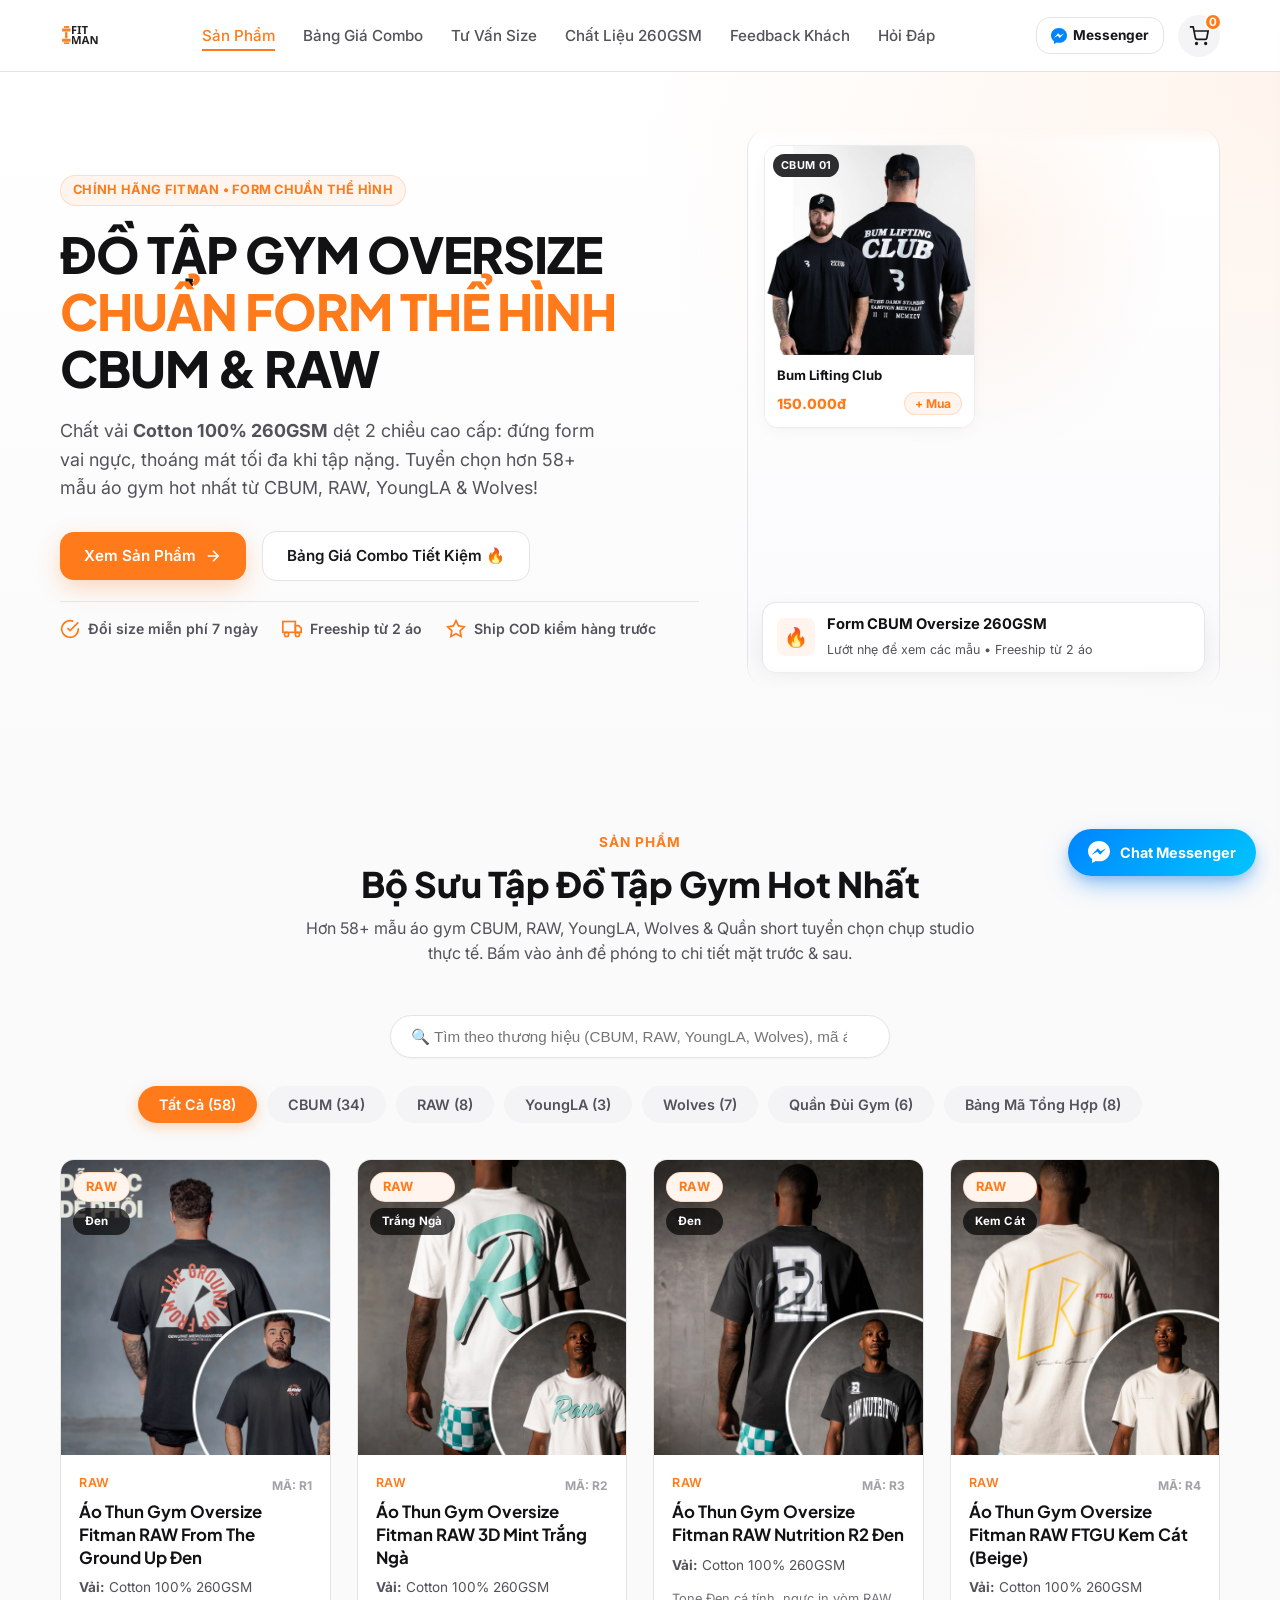
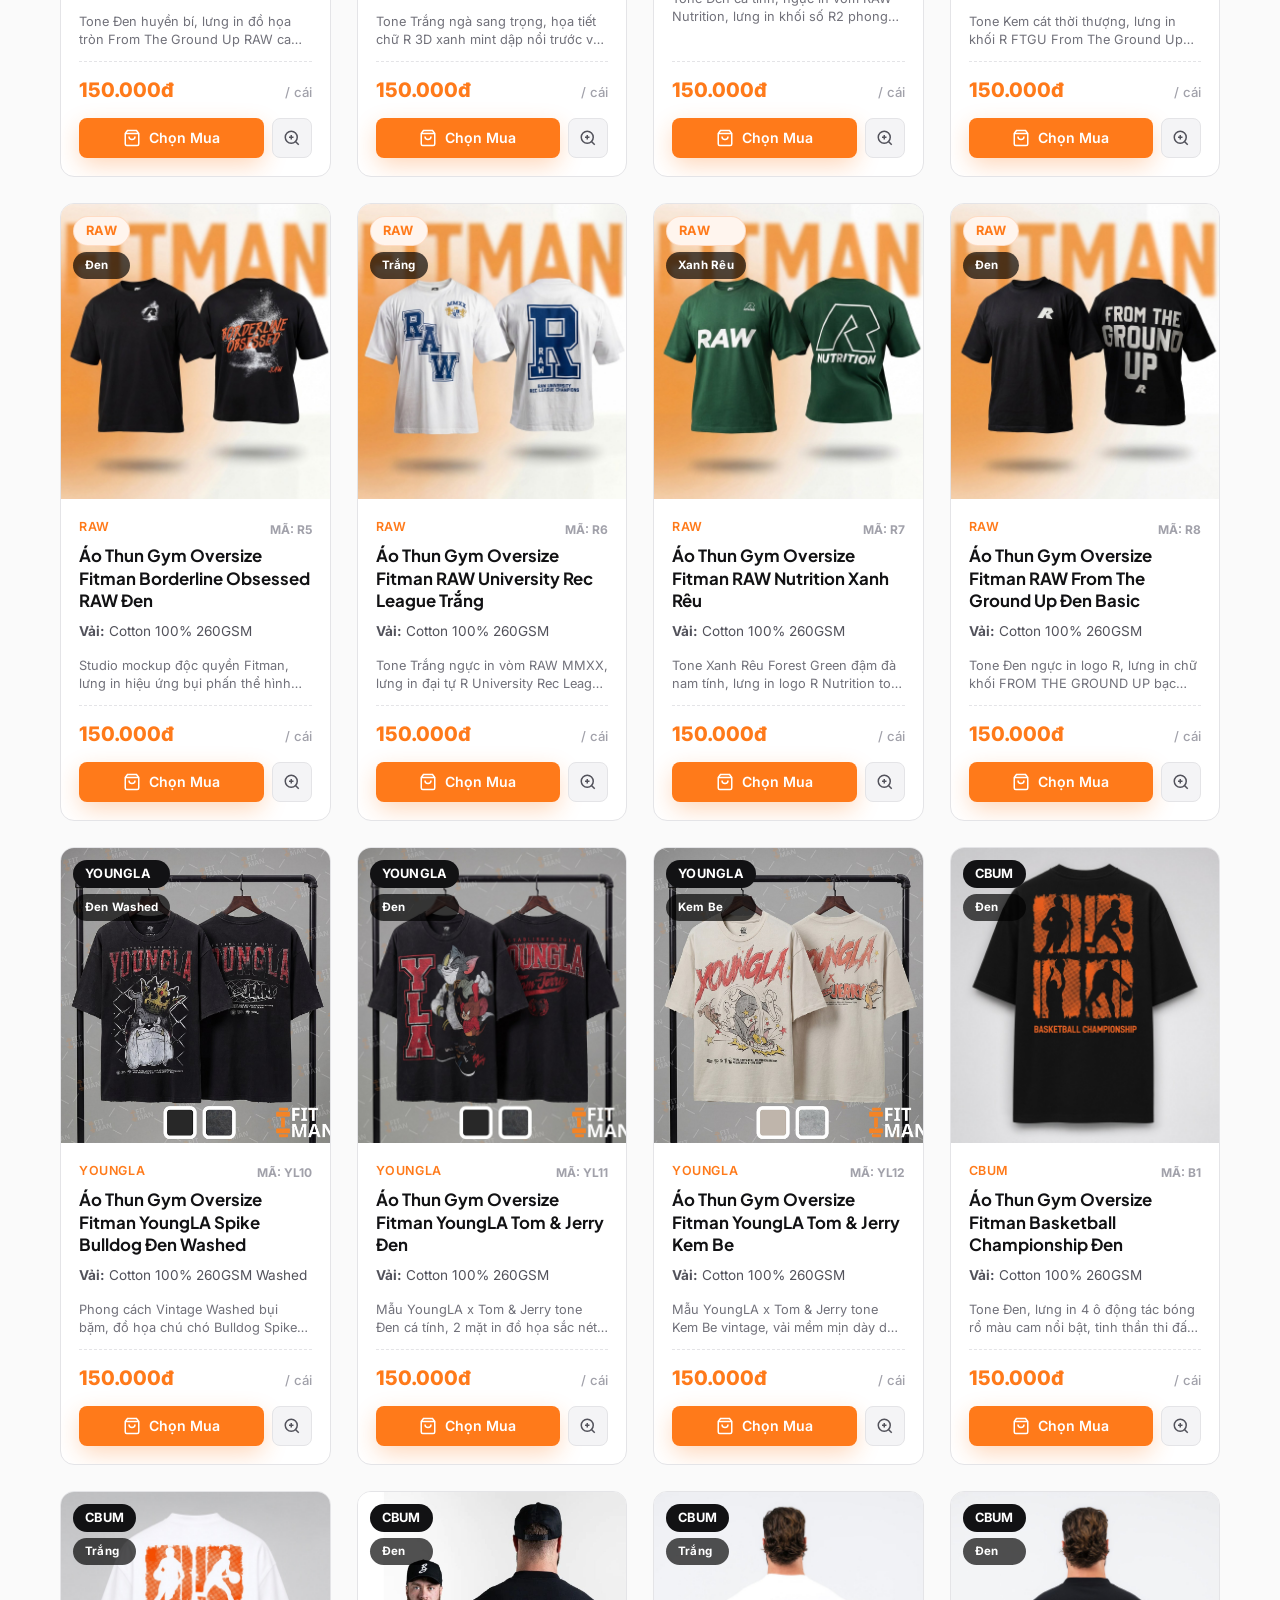
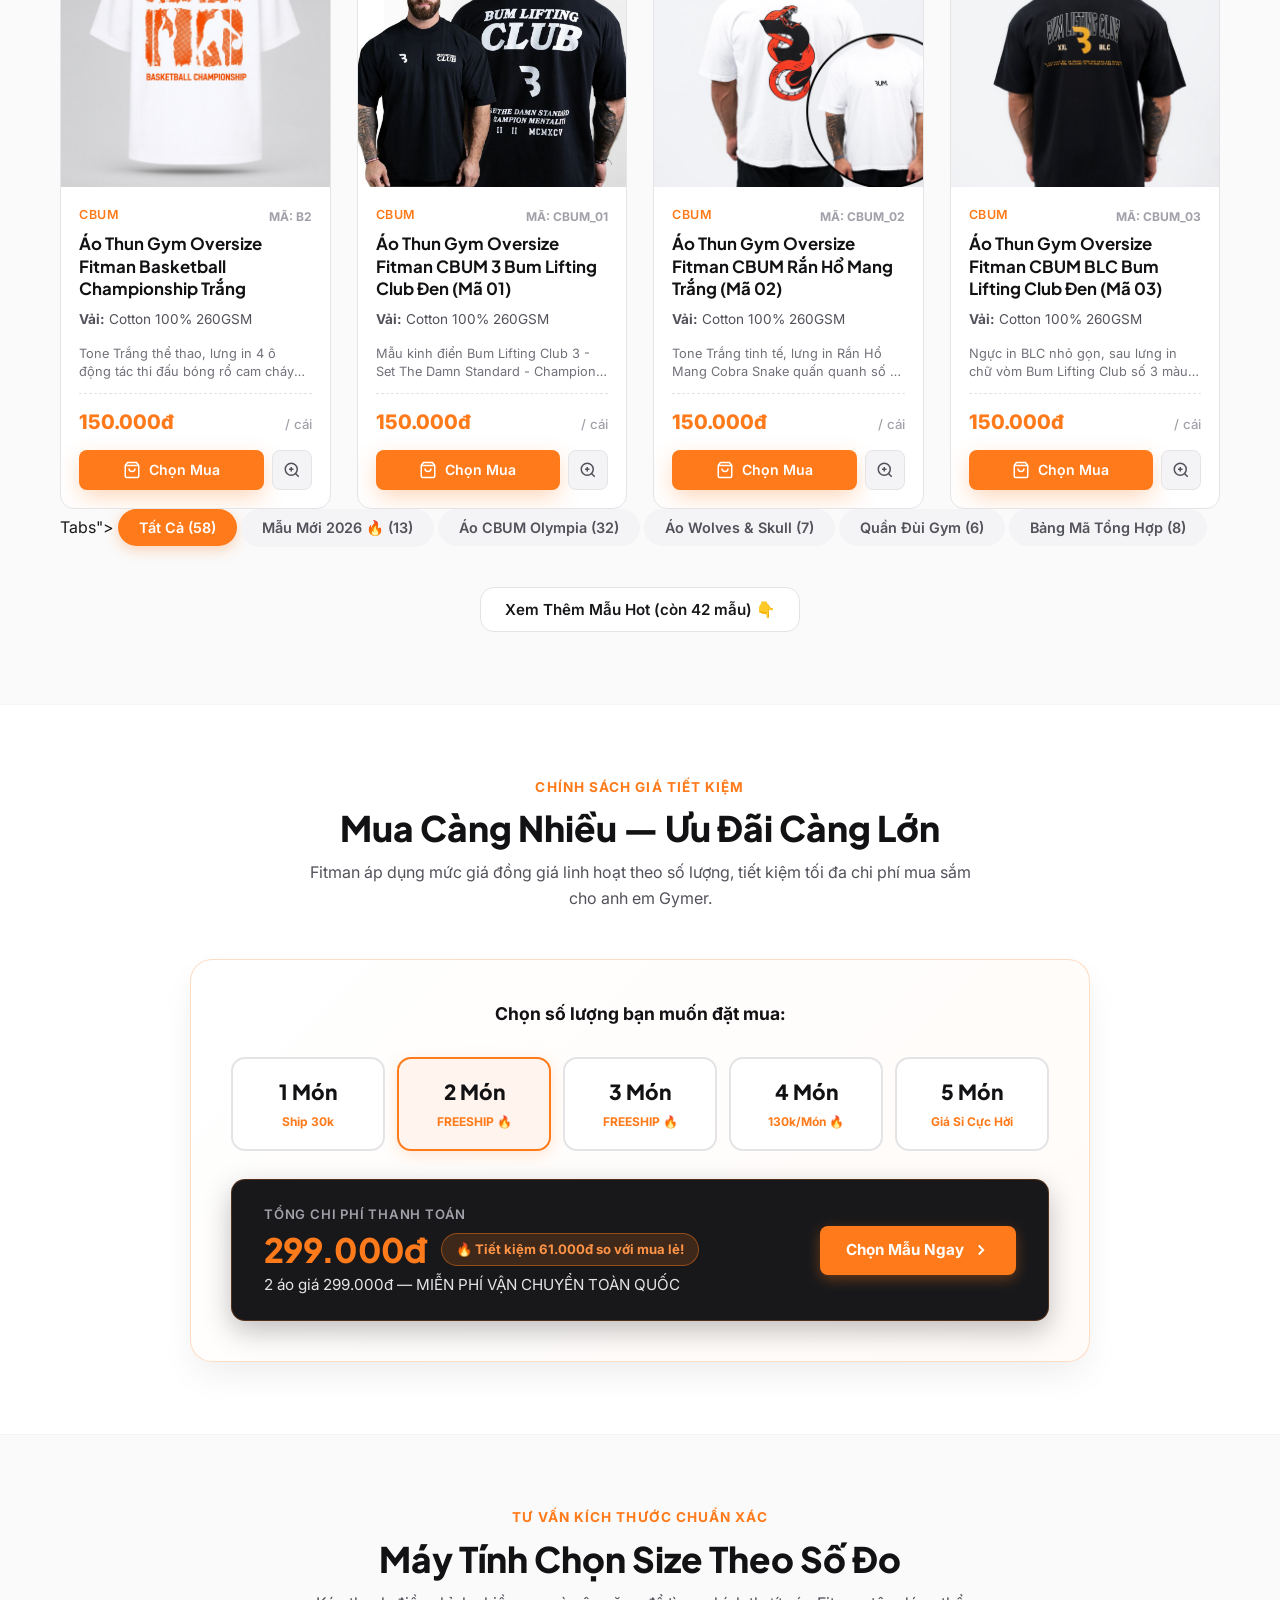
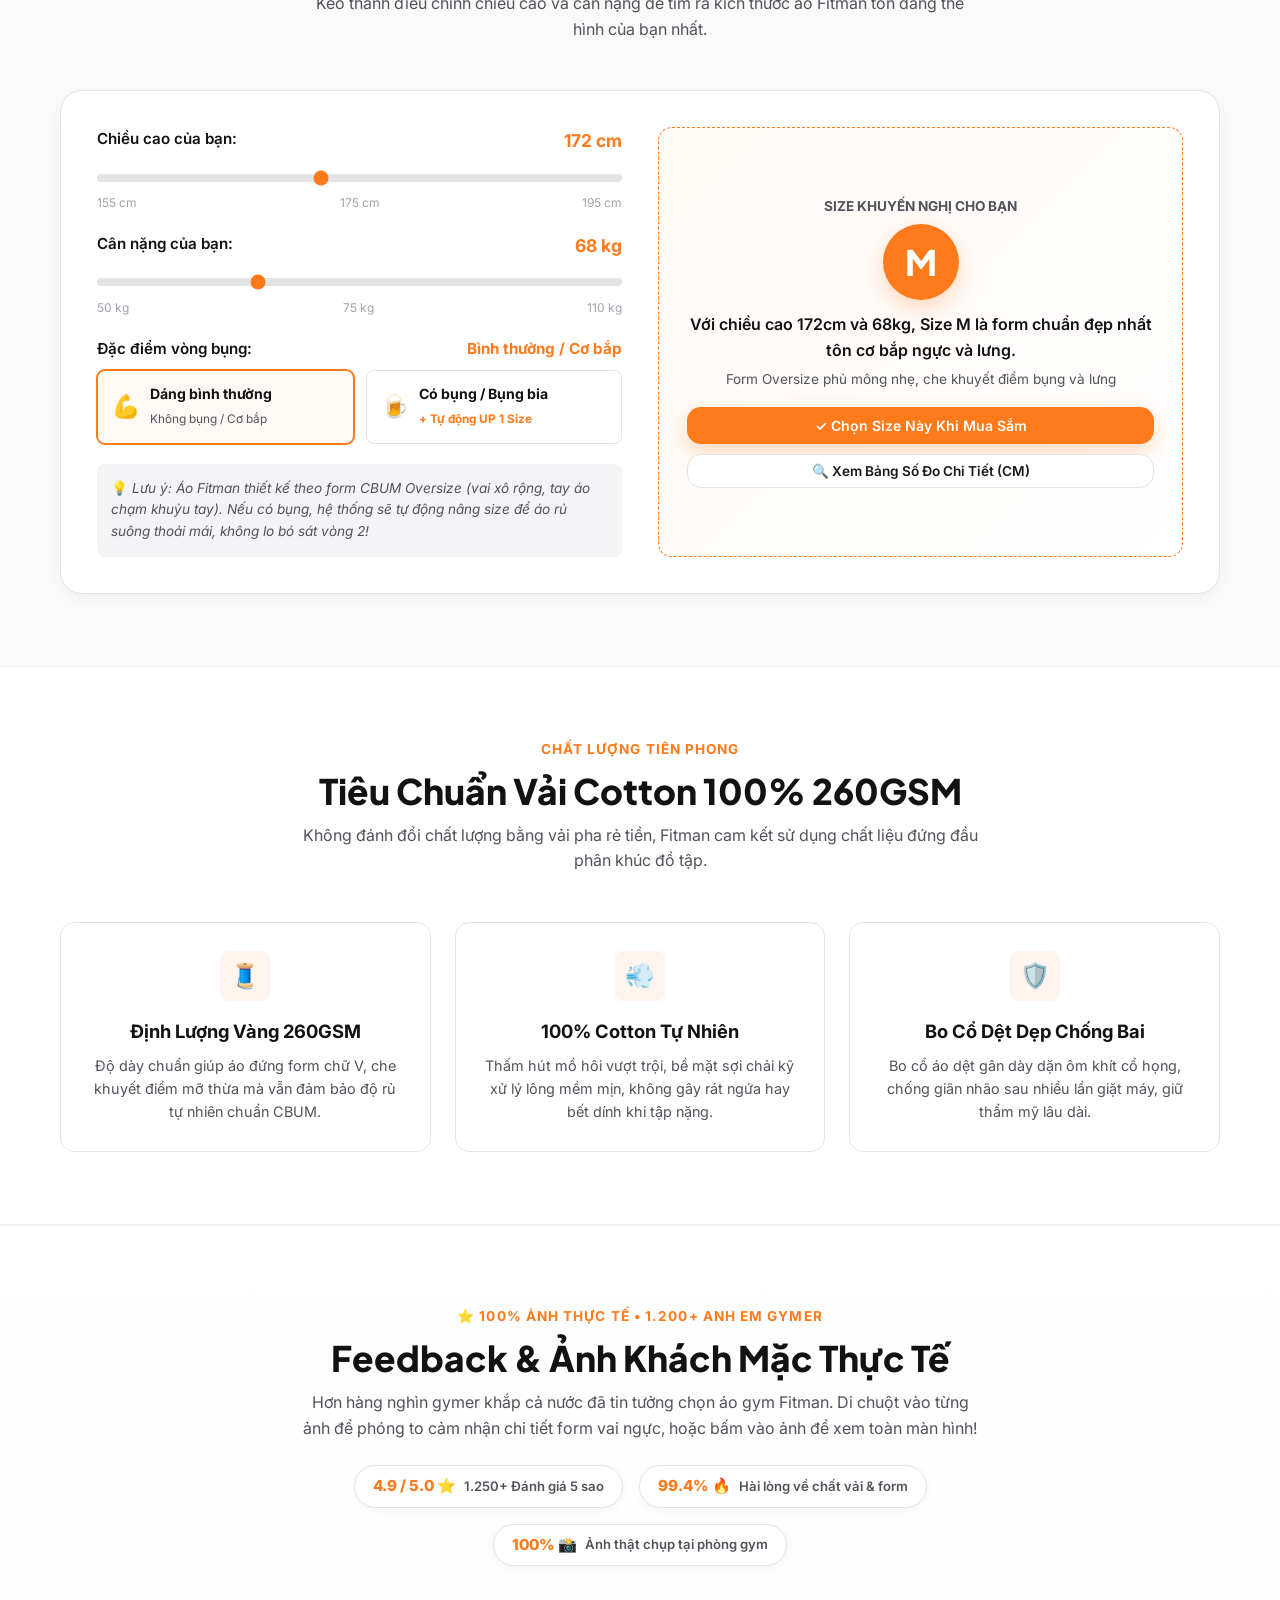
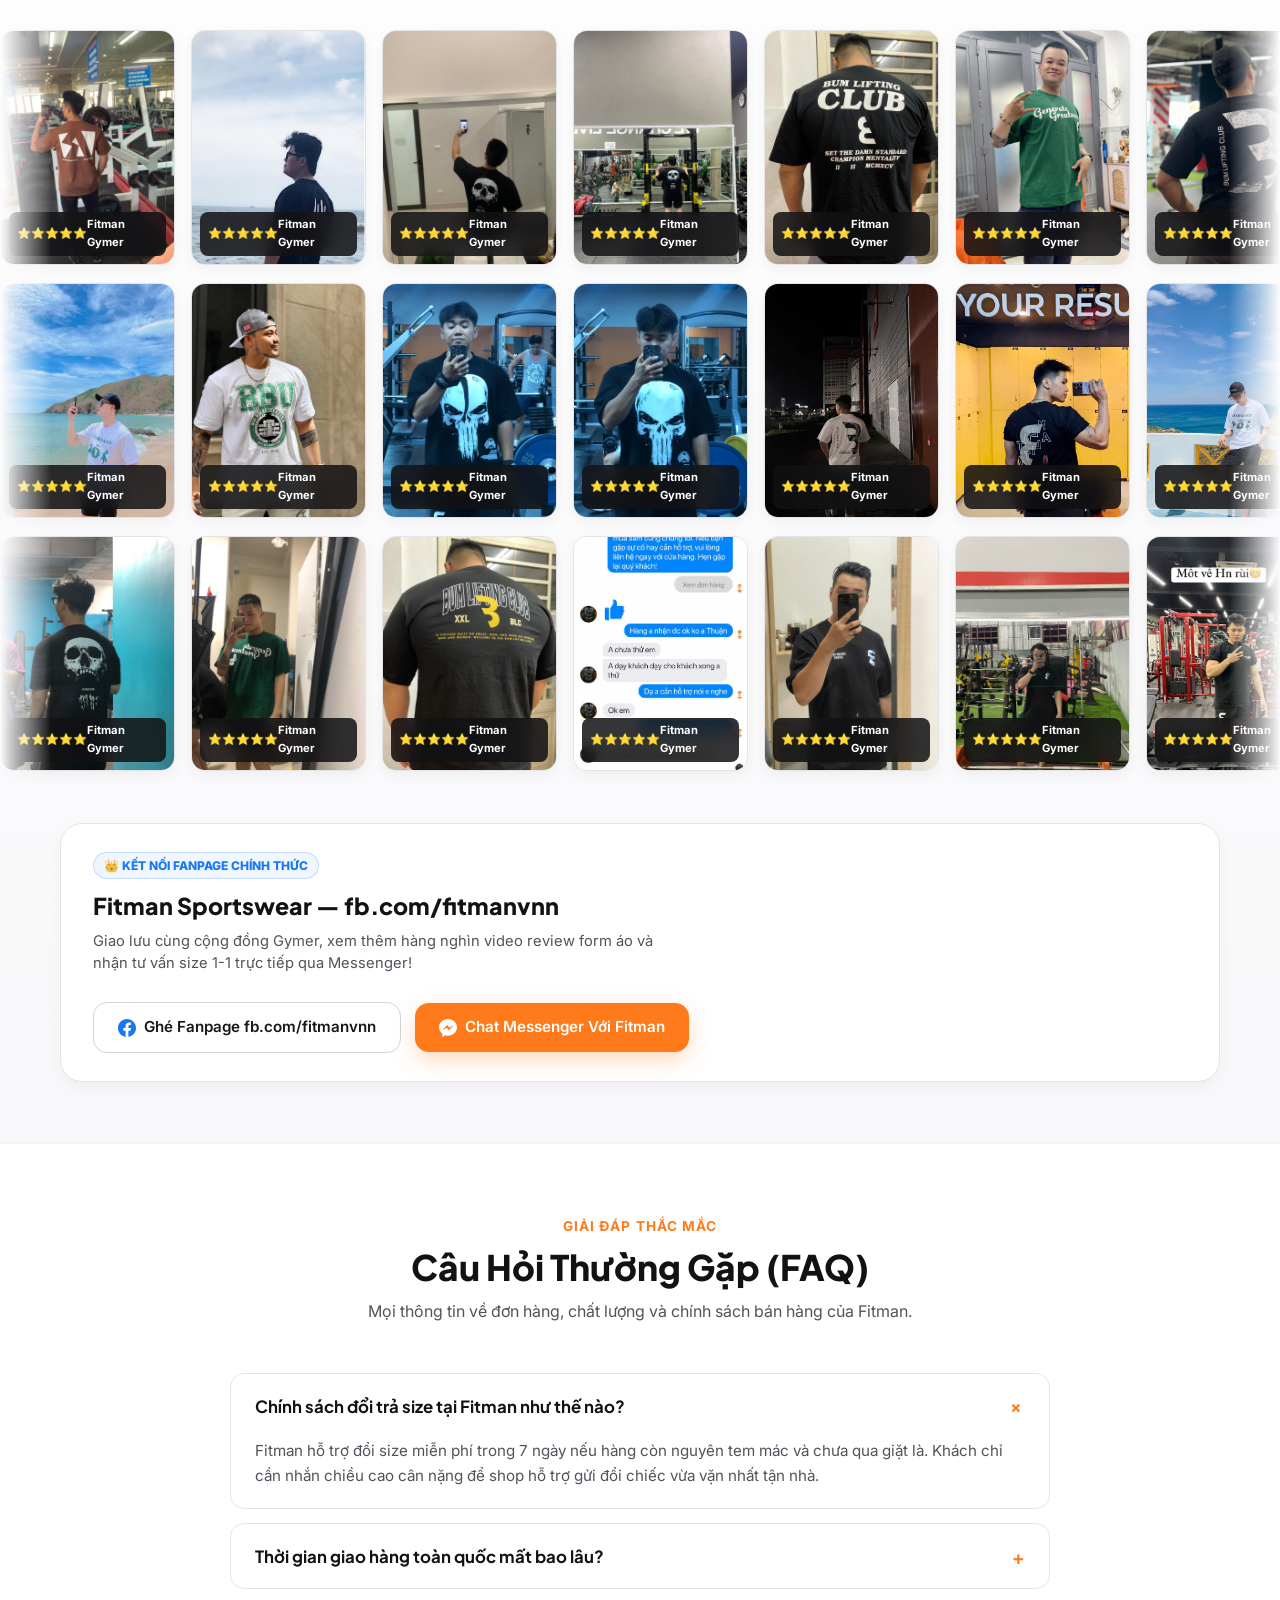
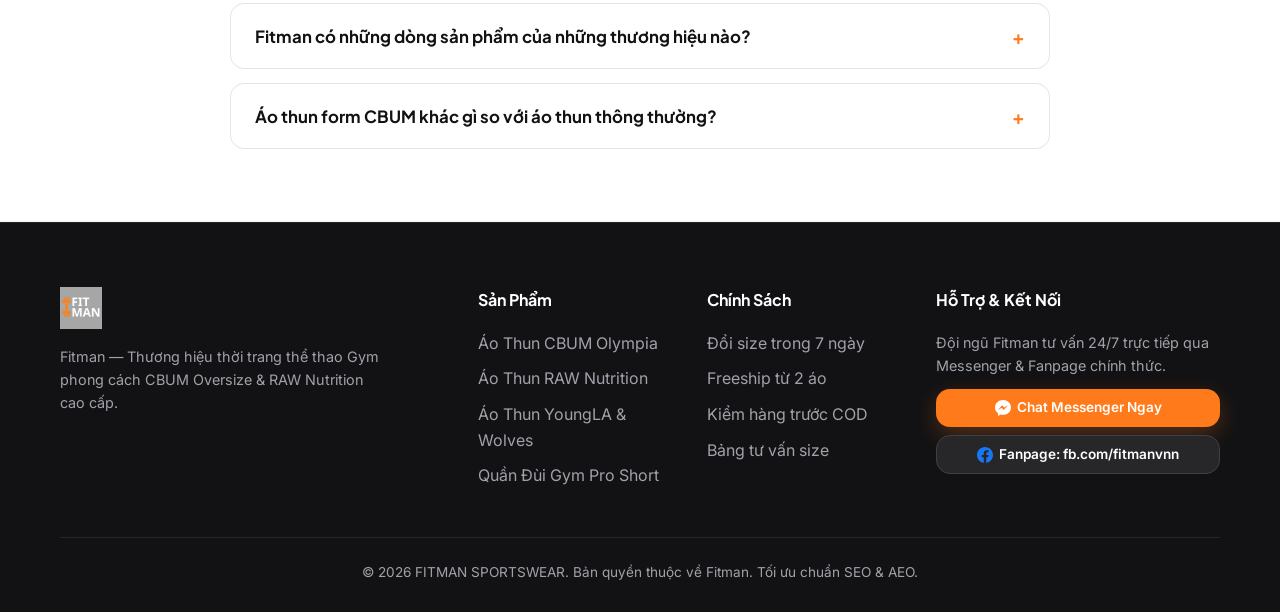
==== static/index.html @ a23cf8e5 "feat: add interactive customer feedback wall, connect Facebook Fanpage & Messenger, and update MoMo " ====
<!DOCTYPE html>
<html lang="vi">
<head>
  <meta charset="UTF-8" />
  <meta name="viewport" content="width=device-width, initial-scale=1.0" />
  
  <!-- Primary SEO Meta Tags -->
  <title>Fitman Sportswear | Đồ Tập Gym Oversize Chuẩn Form CBUM & Xưởng In Áo Theo Yêu Cầu</title>
  <meta name="title" content="Fitman Sportswear | Đồ Tập Gym Oversize Chuẩn Form CBUM & Xưởng In Áo Theo Yêu Cầu" />
  <meta name="description" content="Fitman - Thương hiệu đồ tập gym oversize chất lượng cao phong cách CBUM. Cotton 100% 260GSM thoáng mát, giữ form lâu. Ưu đãi 2 áo 299k freeship, 3 áo 399k. Xưởng in áo theo yêu cầu uy tín." />
  <meta name="keywords" content="áo gym cbum, áo thun oversize gym, fitman, đồ tập gym nam, áo thun 260gsm, quần đùi tập gym, xưởng in áo theo yêu cầu, áo tập thể hình" />
  <meta name="robots" content="index, follow, max-image-preview:large, max-snippet:-1, max-video-preview:-1" />
  <meta name="author" content="Fitman Sportswear" />
  <meta name="theme-color" content="#FF7A1A" />
  <link rel="canonical" href="https://chatbot-fitman.onrender.com/" />
  
  <!-- Favicon -->
  <link rel="icon" type="image/png" href="/static/brand/logo_icon.png" />
  <link rel="apple-touch-icon" href="/static/brand/logo_icon.png" />

  <!-- Open Graph / Facebook -->
  <meta property="og:type" content="website" />
  <meta property="og:url" content="https://chatbot-fitman.onrender.com/" />
  <meta property="og:title" content="Fitman Sportswear | Đồ Tập Gym Oversize Chuẩn Form CBUM & Xưởng In Áo" />
  <meta property="og:description" content="Đồ tập gym chuẩn form CBUM 100% Cotton 260GSM. Mua 2 áo freeship, 3 áo 399k. Khám phá ngay xưởng tự thiết kế áo độc quyền!" />
  <meta property="og:image" content="https://chatbot-fitman.onrender.com/static/brand/logo_horizontal_light.png" />
  <meta property="og:locale" content="vi_VN" />

  <!-- Twitter -->
  <meta name="twitter:card" content="summary_large_image" />
  <meta name="twitter:url" content="https://chatbot-fitman.onrender.com/" />
  <meta name="twitter:title" content="Fitman Sportswear | Đồ Tập Gym Oversize Chuẩn Form CBUM" />
  <meta name="twitter:description" content="Đồ tập gym form CBUM 100% Cotton 260GSM cao cấp. Nhận in áo tự thiết kế theo yêu cầu." />
  <meta name="twitter:image" content="https://chatbot-fitman.onrender.com/static/brand/logo_horizontal_light.png" />

  <!-- Stylesheet (Cache-busting version) -->
  <link rel="stylesheet" href="/static/css/style.css?v=2.6" />

  <!-- ===================================================================
       SCHEMA.ORG JSON-LD (AEO & AI SEARCH OPTIMIZATION)
       =================================================================== -->
  <script type="application/ld+json">
  {
    "@context": "https://schema.org",
    "@graph": [
      {
        "@type": "ClothingStore",
        "@id": "https://chatbot-fitman.onrender.com/#organization",
        "name": "FITMAN Sportswear",
        "url": "https://chatbot-fitman.onrender.com/",
        "logo": "https://chatbot-fitman.onrender.com/static/brand/logo_horizontal_light.png",
        "image": "https://chatbot-fitman.onrender.com/static/products/mau_moi_1.png",
        "description": "Thương hiệu thời trang thể thao phong cách Gym CBUM, áo thun Oversize 100% Cotton 260GSM và xưởng in áo theo yêu cầu.",
        "priceRange": "130.000đ - 399.000đ",
        "address": {
          "@type": "PostalAddress",
          "addressCountry": "VN",
          "addressLocality": "Việt Nam"
        },
        "hasOfferCatalog": {
          "@type": "OfferCatalog",
          "name": "Bộ sưu tập đồ tập gym Fitman",
          "itemListElement": [
            {
              "@type": "Offer",
              "itemOffered": {
                "@type": "Product",
                "name": "Áo Thun Gym Oversize Fitman Cotton 100% 260GSM",
                "description": "Form rộng chuẩn CBUM, co giãn thoải mái, giữ form lâu dài khi vận động nặng.",
                "brand": { "@type": "Brand", "name": "FITMAN" },
                "offers": {
                  "@type": "Offer",
                  "price": "150000",
                  "priceCurrency": "VND",
                  "availability": "https://schema.org/InStock"
                }
              }
            },
            {
              "@type": "Offer",
              "itemOffered": {
                "@type": "Product",
                "name": "Quần Đùi Tập Gym CBUM Pro Short",
                "description": "Vải dù co giãn 4 chiều, xẻ tà đùi tối ưu squat và tập chân, có túi khóa tiện lợi.",
                "brand": { "@type": "Brand", "name": "FITMAN" },
                "offers": {
                  "@type": "Offer",
                  "price": "150000",
                  "priceCurrency": "VND",
                  "availability": "https://schema.org/InStock"
                }
              }
            }
          ]
        }
      },
      {
        "@type": "FAQPage",
        "@id": "https://chatbot-fitman.onrender.com/#faq",
        "mainEntity": [
          {
            "@type": "Question",
            "name": "Chính sách đổi trả và bảo hành size tại Fitman như thế nào?",
            "acceptedAnswer": {
              "@type": "Answer",
              "text": "Fitman hỗ trợ đổi size miễn phí trong vòng 7 ngày kể từ khi nhận hàng nếu áo chưa giặt và còn nguyên tem mác. Khách hàng chỉ cần báo chiều cao cân nặng để shop gửi đổi size chuẩn nhất."
            }
          },
          {
            "@type": "Question",
            "name": "Mua mấy áo thì được miễn phí giao hàng (Freeship)?",
            "acceptedAnswer": {
              "@type": "Answer",
              "text": "Fitman áp dụng chính sác            "acceptedAnswer": {
              "@type": "Answer",
              "text": "100% áo Fitman sử dụng chất vải Cotton 100% định lượng cao 260GSM dệt 2 chiều. Vải có độ dày dặn đứng form chuẩn CBUM, thoáng mát thấm hút mồ hôi cực tốt khi tập nặng và không bị xù lông hay bai nhão cổ."
            }
          },
          {
            "@type": "Question",
            "name": "Fitman cung cấp những dòng áo gym của thương hiệu nào?",
            "acceptedAnswer": {
              "@type": "Answer",
              "text": "Fitman chuyên các dòng áo gym oversize chuẩn form thể hình từ các thương hiệu hàng đầu: CBUM (Chris Bumstead 5x Classic Physique Olympia), RAW Nutrition, YoungLA và Wolves/Darc Sport, cùng quần đùi tập gym chuyên dụng."
            }
          }
        ]
      }
    ]
  }
  </script>
</head>
<body>

  <!-- ===================================================================
       HEADER & NAVIGATION
       =================================================================== -->
  <header class="site-header">
    <div class="container header-inner">
      <a href="/" class="brand-logo" aria-label="Trang chủ Fitman Sportswear">
        <img src="/static/brand/logo_horizontal_light.png" alt="Fitman Sportswear Logo" width="160" height="40" />
      </a>

      <nav aria-label="Điều hướng chính">
        <ul class="nav-links">
          <li><a href="#catalog" class="nav-link active">Sản Phẩm</a></li>
          <li><a href="#pricing-calc" class="nav-link">Bảng Giá Combo</a></li>
          <li><a href="#size-finder" class="nav-link">Tư Vấn Size</a></li>
          <li><a href="#fabric-specs" class="nav-link">Chất Liệu 260GSM</a></li>
          <li><a href="#feedbacks" class="nav-link">Feedback Khách</a></li>
          <li><a href="#faq" class="nav-link">Hỏi Đáp</a></li>
        </ul>
      </nav>

      <div class="header-actions">
        <a href="https://m.me/fitmanvnn" target="_blank" rel="noopener noreferrer" class="btn btn-outline" style="padding: 7px 14px; font-size: 0.85rem; font-weight: 700; border-color: #E4E4E7; gap: 6px;" title="Chat tư vấn qua Messenger Fanpage fb.com/fitmanvnn">
          <svg width="16" height="16" viewBox="0 0 24 24" fill="#0084FF"><path d="M12 0C5.373 0 0 4.974 0 11.111c0 3.498 1.744 6.614 4.469 8.654V24l4.088-2.242c1.093.303 2.246.464 3.443.464 6.627 0 12-4.974 12-11.111C24 4.974 18.627 0 12 0zm1.191 14.963l-3.055-3.26-5.963 3.26 6.559-6.963 3.13 3.26 5.888-3.26-6.559 6.963z"/></svg>
          <span>Messenger</span>
        </a>
        <button id="cartOpenBtn" class="cart-btn" aria-label="Xem giỏ hàng">
          <svg width="20" height="20" viewBox="0 0 24 24" fill="none" stroke="currentColor" stroke-width="2">
            <circle cx="9" cy="21" r="1"></circle>
            <circle cx="20" cy="21" r="1"></circle>
            <path d="M1 1h4l2.68 13.39a2 2 0 0 0 2 1.61h9.72a2 2 0 0 0 2-1.61L23 6H6"></path>
          </svg>
          <span id="cartBadge" class="cart-badge">0</span>
        </button>
      </div>
    </div>
  </header>

  <!-- ===================================================================
       HERO SECTION
       =================================================================== -->
  <section class="hero" id="home">
    <div class="container hero-grid">
      <div class="hero-content">
        <div class="hero-tag">
          <span class="badge badge-orange">CHÍNH HÃNG FITMAN • FORM CHUẨN THỂ HÌNH</span>
        </div>
        <h1 class="hero-title">
          ĐỒ TẬP GYM OVERSIZE <br />
          <span class="text-orange">CHUẨN FORM THỂ HÌNH</span> CBUM & RAW
        </h1>
        <p class="hero-desc">
          Chất vải <strong>Cotton 100% 260GSM</strong> dệt 2 chiều cao cấp: đứng form vai ngực, thoáng mát tối đa khi tập nặng. Tuyển chọn hơn 58+ mẫu áo gym hot nhất từ CBUM, RAW, YoungLA & Wolves!
        </p>
        <div class="hero-actions">
          <a href="#catalog" class="btn btn-primary">
            <span>Xem Sản Phẩm</span>
            <svg width="18" height="18" viewBox="0 0 24 24" fill="none" stroke="currentColor" stroke-width="2"><line x1="5" y1="12" x2="19" y2="12"></line><polyline points="12 5 19 12 12 19"></polyline></svg>
          </a>
          <a href="#pricing-calc" class="btn btn-outline">
            <span>Bảng Giá Combo Tiết Kiệm 🔥</span>
          </a>
        </div>
        <div class="hero-trust">
          <div class="trust-item">
            <svg width="20" height="20" viewBox="0 0 24 24" fill="none" stroke="currentColor" stroke-width="2"><path d="M22 11.08V12a10 10 0 1 1-5.93-9.14"></path><polyline points="22 4 12 14.01 9 11.01"></polyline></svg>
            <span>Đổi size miễn phí 7 ngày</span>
          </div>
          <div class="trust-item">
            <svg width="20" height="20" viewBox="0 0 24 24" fill="none" stroke="currentColor" stroke-width="2"><rect x="1" y="3" width="15" height="13"></rect><polygon points="16 8 20 8 23 11 23 16 16 16 8"></polygon><circle cx="5.5" cy="18.5" r="2.5"></circle><circle cx="18.5" cy="18.5" r="2.5"></circle></svg>
            <span>Freeship từ 2 áo</span>
          </div>
          <div class="trust-item">
            <svg width="20" height="20" viewBox="0 0 24 24" fill="none" stroke="currentColor" stroke-width="2"><polygon points="12 2 15.09 8.26 22 9.27 17 14.14 18.18 21.02 12 17.77 5.82 21.02 7 14.14 2 9.27 8.91 8.26 12 2"></polygon></svg>
            <span>Ship COD kiểm hàng trước</span>
          </div>
        </div>
      </div>

      <div class="hero-visual">
        <div class="hero-stage-container" id="heroStageContainer">
          
          <!-- Subtle ambient glow matching white background -->
          <div class="hero-stage-glow"></div>

          <!-- Dual-column alternating fly-up stage -->
          <div class="hero-showcase-columns" id="heroShowcaseColumns">
            
            <!-- Cột trái (Column Left: Card 1, 3, 5) -->
            <div class="hero-showcase-col col-left" id="heroColLeft">
              <!-- Item 1 (Trái 1) -->
              <div class="hero-shirt-card is-visible" data-order="1">
                <div class="shirt-card-media">
                  <img src="/static/products/items/ao-gym-cbum-ma-01-bum-lifting-club-den.jpg" alt="Áo Gym CBUM 01 Bum Lifting Club" />
                  <span class="shirt-tag">CBUM 01</span>
                </div>
                <div class="shirt-card-body">
                  <h4 class="shirt-name">Bum Lifting Club</h4>
                  <div class="shirt-meta">
                    <span class="shirt-price">150.000đ</span>
                    <button class="shirt-quick-buy" onclick="addToCart('MA-01')" title="Chọn mua ngay">+ Mua</button>
                  </div>
                </div>
              </div>

              <!-- Item 3 (Trái 2) -->
              <div class="hero-shirt-card" data-order="3">
                <div class="shirt-card-media">
                  <img src="/static/products/items/ao-gym-mau-moi-r1-from-the-ground-up-den.jpg" alt="Áo Gym RAW R1 From The Ground Up" loading="lazy" />
                  <span class="shirt-tag">RAW R1</span>
                </div>
                <div class="shirt-card-body">
                  <h4 class="shirt-name">Ground Up Oversize</h4>
                  <div class="shirt-meta">
                    <span class="shirt-price">150.000đ</span>
                    <button class="shirt-quick-buy" onclick="addToCart('R1')" title="Chọn mua ngay">+ Mua</button>
                  </div>
                </div>
              </div>

              <!-- Item 5 (Trái 3) -->
              <div class="hero-shirt-card" data-order="5">
                <div class="shirt-card-media">
                  <img src="/static/products/items/ao-gym-wolves-w1-punisher-den.jpg" alt="Áo Gym Wolves W1 Punisher" loading="lazy" />
                  <span class="shirt-tag">WOLVES W1</span>
                </div>
                <div class="shirt-card-body">
                  <h4 class="shirt-name">Punisher Gym Beast</h4>
                  <div class="shirt-meta">
                    <span class="shirt-price">150.000đ</span>
                    <button class="shirt-quick-buy" onclick="addToCart('W1')" title="Chọn mua ngay">+ Mua</button>
                  </div>
                </div>
              </div>
            </div>

            <!-- Cột phải (Column Right: Card 2, 4, 6 - So le nhẹ) -->
            <div class="hero-showcase-col col-right" id="heroColRight">
              <!-- Item 2 (Phải 1) -->
              <div class="hero-shirt-card is-visible" data-order="2">
                <div class="shirt-card-media">
                  <img src="/static/products/items/ao-gym-cbum-ma-02-cobra-snake-trang.jpg" alt="Áo Gym CBUM 02 Cobra Snake" />
                  <span class="shirt-tag">CBUM 02</span>
                </div>
                <div class="shirt-card-body">
                  <h4 class="shirt-name">Cobra Snake White</h4>
                  <div class="shirt-meta">
                    <span class="shirt-price">150.000đ</span>
                    <button class="shirt-quick-buy" onclick="addToCart('MA-02')" title="Chọn mua ngay">+ Mua</button>
                  </div>
                </div>
              </div>

              <!-- Item 4 (Phải 2) -->
              <div class="hero-shirt-card" data-order="4">
                <div class="shirt-card-media">
                  <img src="/static/products/items/ao-gym-mau-moi-yl11-youngla-tom-jerry-den.jpg" alt="Áo Gym YoungLA YL11 Tom and Jerry" loading="lazy" />
                  <span class="shirt-tag">YOUNGLA</span>
                </div>
                <div class="shirt-card-body">
                  <h4 class="shirt-name">Tom & Jerry Gym</h4>
                  <div class="shirt-meta">
                    <span class="shirt-price">150.000đ</span>
                    <button class="shirt-quick-buy" onclick="addToCart('YL11')" title="Chọn mua ngay">+ Mua</button>
                  </div>
                </div>
              </div>

              <!-- Item 6 (Phải 3) -->
              <div class="hero-shirt-card" data-order="6">
                <div class="shirt-card-media">
                  <img src="/static/products/items/ao-gym-mau-moi-r6-raw-university-trang.jpg" alt="Áo Gym RAW R6 University" loading="lazy" />
                  <span class="shirt-tag">RAW R6</span>
                </div>
                <div class="shirt-card-body">
                  <h4 class="shirt-name">Raw University Pro</h4>
                  <div class="shirt-meta">
                    <span class="shirt-price">150.000đ</span>
                    <button class="shirt-quick-buy" onclick="addToCart('R6')" title="Chọn mua ngay">+ Mua</button>
                  </div>
                </div>
              </div>
            </div>

          </div>

          <!-- Floating badge: Cotton 100% 260GSM & Freeship -->
          <div class="hero-floating-badge">
            <div class="floating-icon">🔥</div>
            <div class="floating-text">
              <strong>Form CBUM Oversize 260GSM</strong>
              <span>Lướt nhẹ để xem các mẫu • Freeship từ 2 áo</span>
            </div>
          </div>

        </div>
      </div>
    </div>
  </section>

  <!-- ===================================================================
       CATALOG SHOWCASE SECTION
       =================================================================== -->
  <section class="section" id="catalog">
    <div class="container">
      <div class="section-header">
        <span class="section-subtitle">SẢN PHẨM</span>
        <h2 class="section-title">Bộ Sưu Tập Đồ Tập Gym Hot Nhất</h2>
        <p class="section-desc">Hơn 58+ mẫu áo gym CBUM, RAW, YoungLA, Wolves & Quần short tuyển chọn chụp studio thực tế. Bấm vào ảnh để phóng to chi tiết mặt trước & sau.</p>
      </div>

      <!-- THANH TÌM KIẾM MẪU SẢN PHẨM -->
      <div class="catalog-search-wrap">
        <input type="text" id="catalogSearchInput" class="catalog-search-input" placeholder="🔍 Tìm theo thương hiệu (CBUM, RAW, YoungLA, Wolves), mã áo, màu sắc..." aria-label="Tìm kiếm sản phẩm Fitman" />
        <button id="catalogSearchClear" class="search-clear-btn" style="display: none;" title="Xóa tìm kiếm">✕</button>
      </div>

      <!-- TABS PHÂN LOẠI DANH MỤC THEO THƯƠNG HIỆU -->
      <div class="catalog-tabs" id="productTabs">
        <button class="tab-btn active" data-category="all">Tất Cả (<span id="tabCountAll">58</span>)</button>
        <button class="tab-btn" data-category="cbum">CBUM (<span id="tabCountCbum">34</span>)</button>
        <button class="tab-btn" data-category="raw">RAW (<span id="tabCountRaw">8</span>)</button>
        <button class="tab-btn" data-category="youngla">YoungLA (<span id="tabCountYoungla">3</span>)</button>
        <button class="tab-btn" data-category="wolves">Wolves (<span id="tabCountWolves">7</span>)</button>
        <button class="tab-btn" data-category="quan">Quần Đùi Gym (<span id="tabCountQuan">6</span>)</button>
        <button class="tab-btn" data-category="group">Bảng Mã Tổng Hợp (8)</button>
      </div>

      <div class="product-grid" id="productGrid">
        <!-- Rendered dynamically by app.js -->
      </div>Tabs">
        <button class="tab-btn active" data-category="all">Tất Cả (<span id="tabCountAll">58</span>)</button>
        <button class="tab-btn" data-category="new">Mẫu Mới 2026 🔥 (<span id="tabCountNew">13</span>)</button>
        <button class="tab-btn" data-category="cbum">Áo CBUM Olympia (<span id="tabCountCbum">32</span>)</button>
        <button class="tab-btn" data-category="wolves">Áo Wolves & Skull (<span id="tabCountWolves">7</span>)</button>
        <button class="tab-btn" data-category="quan">Quần Đùi Gym (<span id="tabCountQuan">6</span>)</button>
        <button class="tab-btn" data-category="group">Bảng Mã Tổng Hợp (8)</button>
      </div>

      <div class="product-grid" id="productGrid">
        <!-- Rendered dynamically by app.js -->
      </div>

      <!-- NÚT XEM THÊM (PAGINATION) -->
      <div id="loadMoreContainer" style="text-align: center; margin-top: 40px;">
        <button id="loadMoreBtn" class="btn btn-outline" style="min-width: 240px; font-weight: 600;">
          <span id="loadMoreText">Xem Thêm Mẫu Hot 👇</span>
        </button>
      </div>
    </div>
  </section>

  <!-- ===================================================================
       INTERACTIVE PRICING COMBO CALCULATOR
       =================================================================== -->
  <section class="section section-alt" id="pricing-calc">
    <div class="container">
      <div class="section-header">
        <span class="section-subtitle">CHÍNH SÁCH GIÁ TIẾT KIỆM</span>
        <h2 class="section-title">Mua Càng Nhiều — Ưu Đãi Càng Lớn</h2>
        <p class="section-desc">Fitman áp dụng mức giá đồng giá linh hoạt theo số lượng, tiết kiệm tối đa chi phí mua sắm cho anh em Gymer.</p>
      </div>

      <div class="calc-card">
        <p style="text-align: center; font-weight: 700; color: var(--dark); font-size: 1.1rem;">Chọn số lượng bạn muốn đặt mua:</p>
        <div class="calc-selector">
          <div class="calc-option" data-count="1">
            <span class="calc-count">1 Món</span>
            <span class="calc-badge">Ship 30k</span>
          </div>
          <div class="calc-option active" data-count="2">
            <span class="calc-count">2 Món</span>
            <span class="calc-badge">FREESHIP 🔥</span>
          </div>
          <div class="calc-option" data-count="3">
            <span class="calc-count">3 Món</span>
            <span class="calc-badge">FREESHIP 🔥</span>
          </div>
          <div class="calc-option" data-count="4">
            <span class="calc-count">4 Món</span>
            <span class="calc-badge">130k/Món 🔥</span>
          </div>
          <div class="calc-option" data-count="5">
            <span class="calc-count">5 Món</span>
            <span class="calc-badge">Giá Sỉ Cực Hời</span>
          </div>
        </div>

        <div class="calc-result-box">
          <div class="result-info">
            <span class="result-label">Tổng chi phí thanh toán</span>
            <div class="result-price-wrap">
              <strong id="calcResultPrice">299.000đ</strong>
              <span id="calcResultBenefit" class="result-benefit-tag">🔥 Tiết kiệm 61.000đ so với mua lẻ!</span>
            </div>
            <p id="calcResultDesc">2 áo giá 299.000đ — MIỄN PHÍ VẬN CHUYỂN TOÀN QUỐC</p>
          </div>
          <div class="result-action">
            <a href="#catalog" class="btn btn-primary btn-calc-cta">
              <span>Chọn Mẫu Ngay</span>
              <svg width="18" height="18" viewBox="0 0 24 24" fill="none" stroke="currentColor" stroke-width="2.5"><polyline points="9 18 15 12 9 6"></polyline></svg>
            </a>
          </div>
        </div>
      </div>
    </div>
  </section>

  <!-- ===================================================================
       SMART SIZE FINDER SECTION
       =================================================================== -->
  <section class="section" id="size-finder">
    <div class="container">
      <div class="section-header">
        <span class="section-subtitle">TƯ VẤN KÍCH THƯỚC CHUẨN XÁC</span>
        <h2 class="section-title">Máy Tính Chọn Size Theo Số Đo</h2>
        <p class="section-desc">Kéo thanh điều chỉnh chiều cao và cân nặng để tìm ra kích thước áo Fitman tôn dáng thể hình của bạn nhất.</p>
      </div>

      <div class="size-finder-grid">
        <div class="size-inputs">
          <div class="input-group">
            <div class="input-label">
              <span>Chiều cao của bạn:</span>
              <strong id="heightVal" class="text-orange" style="font-size: 1.1rem;">172 cm</strong>
            </div>
            <input type="range" min="155" max="195" value="172" class="range-slider" id="heightSlider" />
            <div style="display: flex; justify-content: space-between; font-size: 0.75rem; color: #A1A1AA; margin-top: 4px;">
              <span>155 cm</span>
              <span>175 cm</span>
              <span>195 cm</span>
            </div>
          </div>

          <div class="input-group">
            <div class="input-label">
              <span>Cân nặng của bạn:</span>
              <strong id="weightVal" class="text-orange" style="font-size: 1.1rem;">68 kg</strong>
            </div>
            <input type="range" min="50" max="110" value="68" class="range-slider" id="weightSlider" />
            <div style="display: flex; justify-content: space-between; font-size: 0.75rem; color: #A1A1AA; margin-top: 4px;">
              <span>50 kg</span>
              <span>75 kg</span>
              <span>110 kg</span>
            </div>
          </div>

          <div class="input-group">
            <div class="input-label">
              <span>Đặc điểm vòng bụng:</span>
              <strong id="bellyStatusText" class="text-orange" style="font-size: 0.95rem;">Bình thường / Cơ bắp</strong>
            </div>
            <div class="belly-options-grid">
              <div class="belly-option-card active" id="bellyOptNormalCard" onclick="selectBellyOption(false)">
                <input type="radio" name="bellyOption" value="normal" checked id="bellyOptNormal" style="display: none;">
                <div class="belly-option-inner">
                  <span class="belly-icon">💪</span>
                  <div>
                    <strong style="display: block; font-size: 0.88rem; color: var(--dark);">Dáng bình thường</strong>
                    <span style="font-size: 0.74rem; color: var(--text-sub);">Không bụng / Cơ bắp</span>
                  </div>
                </div>
              </div>

              <div class="belly-option-card" id="bellyOptBeerCard" onclick="selectBellyOption(true)">
                <input type="radio" name="bellyOption" value="has_belly" id="bellyOptBeer" style="display: none;">
                <div class="belly-option-inner">
                  <span class="belly-icon">🍺</span>
                  <div>
                    <strong style="display: block; font-size: 0.88rem; color: var(--dark);">Có bụng / Bụng bia</strong>
                    <span style="font-size: 0.74rem; color: var(--primary); font-weight: 700;">+ Tự động UP 1 Size</span>
                  </div>
                </div>
              </div>
            </div>
          </div>

          <div style="background: #F4F4F6; padding: 14px; border-radius: var(--radius-sm); font-size: 0.85rem; color: var(--text-sub); margin-top: 14px;">
            💡 <em>Lưu ý: Áo Fitman thiết kế theo form CBUM Oversize (vai xô rộng, tay áo chạm khuỷu tay). Nếu có bụng, hệ thống sẽ tự động nâng size để áo rủ suông thoải mái, không lo bó sát vòng 2!</em>
          </div>
        </div>

        <div class="size-output-card">
          <span style="font-size: 0.85rem; text-transform: uppercase; font-weight: 700; color: var(--text-sub); margin-bottom: 6px;">Size Khuyến Nghị Cho Bạn</span>
          <div class="size-badge-large" id="sizeOutput">M</div>
          <p class="size-advice" id="sizeAdvice">Với chiều cao 172cm và 68kg, Size M là kích thước chuẩn nhất tôn cơ bắp ngực và xô.</p>
          <span class="size-note" id="sizeBellyNote">Form Oversize phủ mông nhẹ, che khuyết điểm bụng và lưng</span>
          <button class="btn btn-primary" id="applySizeBtn" style="margin-top: 16px; padding: 10px 18px; font-size: 0.88rem; width: 100%; justify-content: center;" onclick="applyRecommendedSizeToShop()">
            ✓ Chọn Size Này Khi Mua Sắm
          </button>
          <button class="btn btn-outline" style="margin-top: 10px; padding: 8px 18px; font-size: 0.85rem; width: 100%; justify-content: center;" onclick="openLightbox('/static/products/bang_size.jpg', 'Bảng thông số số đo Fitman')">
            🔍 Xem Bảng Số Đo Chi Tiết (CM)
          </button>
        </div>
      </div>
    </div>
  </section>

  <!-- ===================================================================
       FABRIC SPECS & QUALITY
       =================================================================== -->
  <section class="section section-alt" id="fabric-specs">
    <div class="container">
      <div class="section-header">
        <span class="section-subtitle">CHẤT LƯỢNG TIÊN PHONG</span>
        <h2 class="section-title">Tiêu Chuẩn Vải Cotton 100% 260GSM</h2>
        <p class="section-desc">Không đánh đổi chất lượng bằng vải pha rẻ tiền, Fitman cam kết sử dụng chất liệu đứng đầu phân khúc đồ tập.</p>
      </div>

      <div style="display: grid; grid-template-columns: repeat(auto-fit, minmax(260px, 1fr)); gap: 24px;">
        <div style="background: #FFFFFF; border: 1px solid var(--border); border-radius: var(--radius-md); padding: 28px; text-align: center;">
          <div style="width: 50px; height: 50px; background: var(--primary-light); color: var(--primary); border-radius: var(--radius-sm); display: flex; align-items: center; justify-content: center; margin: 0 auto 16px; font-size: 1.5rem;">🧵</div>
          <h3 style="font-size: 1.15rem; font-weight: 700; color: var(--dark); margin-bottom: 8px;">Định Lượng Vàng 260GSM</h3>
          <p style="font-size: 0.9rem; color: var(--text-sub);">Độ dày chuẩn giúp áo đứng form chữ V, che khuyết điểm mỡ thừa mà vẫn đảm bảo độ rủ tự nhiên chuẩn CBUM.</p>
        </div>

        <div style="background: #FFFFFF; border: 1px solid var(--border); border-radius: var(--radius-md); padding: 28px; text-align: center;">
          <div style="width: 50px; height: 50px; background: var(--primary-light); color: var(--primary); border-radius: var(--radius-sm); display: flex; align-items: center; justify-content: center; margin: 0 auto 16px; font-size: 1.5rem;">💨</div>
          <h3 style="font-size: 1.15rem; font-weight: 700; color: var(--dark); margin-bottom: 8px;">100% Cotton Tự Nhiên</h3>
          <p style="font-size: 0.9rem; color: var(--text-sub);">Thấm hút mồ hôi vượt trội, bề mặt sợi chải kỹ xử lý lông mềm mịn, không gây rát ngứa hay bết dính khi tập nặng.</p>
        </div>

        <div style="background: #FFFFFF; border: 1px solid var(--border); border-radius: var(--radius-md); padding: 28px; text-align: center;">
          <div style="width: 50px; height: 50px; background: var(--primary-light); color: var(--primary); border-radius: var(--radius-sm); display: flex; align-items: center; justify-content: center; margin: 0 auto 16px; font-size: 1.5rem;">🛡️</div>
          <h3 style="font-size: 1.15rem; font-weight: 700; color: var(--dark); margin-bottom: 8px;">Bo Cổ Dệt Dẹp Chống Bai</h3>
          <p style="font-size: 0.9rem; color: var(--text-sub);">Bo cổ áo dệt gân dày dặn ôm khít cổ họng, chống giãn nhão sau nhiều lần giặt máy, giữ thẩm mỹ lâu dài.</p>
        </div>
      </div>
    </div>
  </section>

  <!-- ===================================================================
       FITMAN CUSTOM DESIGN STUDIO (TẠM ẨN CHO ĐẾN KHI HOÀN THIỆN THEO YÊU CẦU)
       =================================================================== -->
  <section class="section" id="custom-studio" style="display: none !important;" aria-hidden="true">
    <div class="container">
      <div class="section-header">
        <span class="section-subtitle">XƯỞNG IN THEO YÊU CẦU • TỰ THIẾT KẾ</span>
        <h2 class="section-title">Phòng Thiết Kế Áo Thun Gym Riêng Biệt</h2>
        <p class="section-desc">Tự chọn màu phôi 100% Cotton 260GSM, chọn size, vị trí in và họa tiết đồ họa độc quyền. Xem trước mockup tức thì & thanh toán trước để xưởng in ngay.</p>
      </div>

      <div class="studio-wrapper">
        <div class="studio-grid">
          <!-- Cột Trái: Trình Trực Quan Hóa Mockup 2D Canvas / Vector -->
          <div class="studio-stage">
            <div class="stage-flip-controls">
              <button class="btn-flip active" id="flipFrontBtn" onclick="switchShirtSide('front')">Mặt Trước 👕</button>
              <button class="btn-flip" id="flipBackBtn" onclick="switchShirtSide('back')">Mặt Sau 🔄</button>
            </div>

            <div class="shirt-mockup-box" id="shirtMockupBox">
              <!-- SVG T-Shirt Vector -->
              <div class="shirt-svg-container">
                <svg viewBox="0 0 500 500" class="shirt-vector" id="shirtVector">
                  <defs>
                    <radialGradient id="shirtShading" cx="50%" cy="40%" r="60%">
                      <stop offset="0%" stop-color="#FFFFFF" stop-opacity="0.18" />
                      <stop offset="85%" stop-color="#000000" stop-opacity="0.08" />
                      <stop offset="100%" stop-color="#000000" stop-opacity="0.22" />
                    </radialGradient>
                  </defs>
                  <!-- Body and Sleeves of Oversize Tee -->
                  <path id="shirtBaseShape" d="M165,70 C190,95 310,95 335,70 L460,150 L405,250 L345,215 L350,440 L150,440 L155,215 L95,250 L40,150 Z" fill="#FFFFFF" stroke="#D4D4D8" stroke-width="2" />
                  <!-- Collar Curve -->
                  <path id="shirtCollar" d="M165,70 C205,105 295,105 335,70 C310,90 190,90 165,70 Z" fill="#E4E4E7" stroke="#A1A1AA" stroke-width="1.5" />
                  <!-- Soft Shading Overlay -->
                  <path d="M165,70 C190,95 310,95 335,70 L460,150 L405,250 L345,215 L350,440 L150,440 L155,215 L95,250 L40,150 Z" fill="url(#shirtShading)" />
                </svg>
              </div>

              <!-- Graphic Layer Positioned on Shirt -->
              <div class="print-overlay-zone placement-center-chest" id="printOverlay">
                <img id="overlayArtworkImg" src="/static/brand/logo_icon.png" alt="Mẫu in xem trước" />
              </div>
            </div>

            <div class="stage-badge">
              <span>Đang xem:</span>
              <strong id="stageViewingText" class="text-orange">Mặt Trước • Giữa ngực</strong>
            </div>
          </div>

          <!-- Cột Phải: Bảng Điều Khiển Tùy Biến 5 Bước -->
          <div class="studio-controls">
            <!-- Bước 1: Chọn màu áo -->
            <div class="control-step">
              <div class="control-step-title">
                <span class="step-num">1</span>
                <span>Chọn Màu Áo Phôi (Cotton 260GSM):</span>
              </div>
              <div class="color-swatches-grid">
                <div class="swatch-item active" data-color="#FFFFFF" data-name="Trắng Tinh" data-border="#D4D4D8" onclick="selectShirtColor('#FFFFFF', 'Trắng Tinh', '#D4D4D8', this)">
                  <span class="swatch-dot" style="background: #FFFFFF;"></span>
                  <span>Trắng Tinh</span>
                </div>
                <div class="swatch-item" data-color="#18181B" data-name="Đen CBUM" data-border="#000000" onclick="selectShirtColor('#18181B', 'Đen CBUM', '#000000', this)">
                  <span class="swatch-dot" style="background: #18181B;"></span>
                  <span>Đen CBUM</span>
                </div>
                <div class="swatch-item" data-color="#F3EEEA" data-name="Kem Cát / Beige" data-border="#DDD6CE" onclick="selectShirtColor('#F3EEEA', 'Kem Cát', '#DDD6CE', this)">
                  <span class="swatch-dot" style="background: #F3EEEA;"></span>
                  <span>Kem Cát</span>
                </div>
                <div class="swatch-item" data-color="#534B3C" data-name="Nâu Khaki" data-border="#3E382C" onclick="selectShirtColor('#534B3C', 'Nâu Khaki', '#3E382C', this)">
                  <span class="swatch-dot" style="background: #534B3C;"></span>
                  <span>Nâu Khaki</span>
                </div>
                <div class="swatch-item" data-color="#71717A" data-name="Xám Chì" data-border="#52525B" onclick="selectShirtColor('#71717A', 'Xám Chì', '#52525B', this)">
                  <span class="swatch-dot" style="background: #71717A;"></span>
                  <span>Xám Chì</span>
                </div>
                <div class="swatch-item" data-color="#3B443B" data-name="Xanh Rêu Olive" data-border="#282F28" onclick="selectShirtColor('#3B443B', 'Xanh Rêu', '#282F28', this)">
                  <span class="swatch-dot" style="background: #3B443B;"></span>
                  <span>Xanh Rêu</span>
                </div>
              </div>
            </div>

            <!-- Bước 2: Chọn size -->
            <div class="control-step">
              <div class="control-step-title">
                <span class="step-num">2</span>
                <span>Chọn Kích Thước (Size Áo):</span>
              </div>
              <div class="size-swatches-grid">
                <div class="size-btn" data-size="S" onclick="selectStudioSize('S', this)">
                  <span class="size-name">S</span>
                  <span class="size-weight">&lt; 62kg</span>
                </div>
                <div class="size-btn active" data-size="M" onclick="selectStudioSize('M', this)">
                  <span class="size-name">M</span>
                  <span class="size-weight">62 - 72kg</span>
                </div>
                <div class="size-btn" data-size="L" onclick="selectStudioSize('L', this)">
                  <span class="size-name">L</span>
                  <span class="size-weight">72 - 82kg</span>
                </div>
                <div class="size-btn" data-size="XL" onclick="selectStudioSize('XL', this)">
                  <span class="size-name">XL</span>
                  <span class="size-weight">82 - 95kg</span>
                </div>
                <div class="size-btn" data-size="2XL" onclick="selectStudioSize('2XL', this)">
                  <span class="size-name">2XL</span>
                  <span class="size-weight">&gt; 95kg</span>
                </div>
              </div>
            </div>

            <!-- Bước 3: Chọn mẫu in -->
            <div class="control-step">
              <div class="control-step-title">
                <span class="step-num">3</span>
                <span>Chọn Mẫu In Đồ Họa / Tải Hình Lên:</span>
              </div>
              <div class="artwork-tabs">
                <button class="art-tab-btn active" id="tabLibraryBtn" onclick="switchArtTab('library')">Thư Viện Fitman</button>
                <button class="art-tab-btn" id="tabUploadBtn" onclick="switchArtTab('upload')">Tải Ảnh Của Bạn ⬆️</button>
              </div>

              <div id="artLibraryBox" class="artwork-library-grid">
                <div class="art-card active" onclick="selectStudioArtwork('/static/brand/logo_icon.png', 'Fitman Tạ Cam', this)">
                  <img src="/static/brand/logo_icon.png" alt="Fitman Dumbbell" />
                  <span class="art-name">Tạ Cam Fitman</span>
                </div>
                <div class="art-card" onclick="selectStudioArtwork('/static/brand/logo_horizontal_light.png', 'FITMAN Chữ Đen', this)">
                  <img src="/static/brand/logo_horizontal_light.png" alt="FITMAN Text" />
                  <span class="art-name">FITMAN Text</span>
                </div>
                <div class="art-card" onclick="selectStudioArtwork('/static/products/mau_moi_1.png', 'CBUM Olympia Art', this)">
                  <img src="/static/products/mau_moi_1.png" alt="CBUM Graphic" />
                  <span class="art-name">CBUM Graphic</span>
                </div>
                <div class="art-card" onclick="selectStudioArtwork('/static/products/mau_moi_2.png', 'Wolves Punk Art', this)">
                  <img src="/static/products/mau_moi_2.png" alt="Wolves Art" />
                  <span class="art-name">Wolves Street</span>
                </div>
              </div>

              <div id="artUploadBox" style="display: none;">
                <label class="upload-box">
                  <input type="file" id="artFileInput" accept="image/png, image/jpeg, image/webp" style="display: none;" onchange="handleCustomFileUpload(event)" />
                  <svg width="32" height="32" viewBox="0 0 24 24" fill="none" stroke="var(--primary)" stroke-width="2" style="margin: 0 auto 8px;"><path d="M21 15v4a2 2 0 0 1-2 2H5a2 2 0 0 1-2-2v-4"></path><polyline points="17 8 12 3 7 8"></polyline><line x1="12" y1="3" x2="12" y2="15"></line></svg>
                  <p style="font-size: 0.9rem; font-weight: 700; color: var(--dark);">Nhấn để chọn file ảnh từ máy</p>
                  <span style="font-size: 0.78rem; color: var(--text-sub);">Hỗ trợ PNG trong suốt, JPG (Dưới 10MB)</span>
                </label>
              </div>
            </div>

            <!-- Bước 4: Chọn vị trí in -->
            <div class="control-step">
              <div class="control-step-title">
                <span class="step-num">4</span>
                <span>Chọn Vị Trí In:</span>
              </div>
              <div class="placement-grid">
                <button class="place-btn" data-placement="chest-left" data-side="front" onclick="selectPlacement('placement-chest-left', 'front', 'Ngực Trái', this)">
                  📍 Ngực Trái (Nhỏ)
                </button>
                <button class="place-btn active" data-placement="center-chest" data-side="front" onclick="selectPlacement('placement-center-chest', 'front', 'Giữa Ngực', this)">
                  📍 Giữa Ngực (Vừa)
                </button>
                <button class="place-btn" data-placement="full-front" data-side="front" onclick="selectPlacement('placement-full-front', 'front', 'Toàn Ngực (Lớn)', this)">
                  📍 Toàn Ngực (Đại)
                </button>
                <button class="place-btn" data-placement="full-back" data-side="back" onclick="selectPlacement('placement-full-back', 'back', 'Lưng To Bản', this)">
                  📍 Lưng To Bản (CBUM)
                </button>
                <button class="place-btn" data-placement="nape" data-side="back" onclick="selectPlacement('placement-nape', 'back', 'Gáy Áo', this)">
                  📍 Gáy Áo (Mini)
                </button>
                <button class="place-btn" data-placement="sleeve-left" data-side="front" onclick="selectPlacement('placement-sleeve-left', 'front', 'Bắp Tay Trái', this)">
                  📍 Tay Áo Trái
                </button>
              </div>
            </div>

            <!-- Bước 5: Chốt mẫu & Thanh toán -->
            <div class="studio-checkout-box">
              <div class="checkout-price-info">
                <span>Trọn gói (Áo phôi 260GSM + Công in):</span>
                <strong id="customOrderPrice">190.000đ</strong>
              </div>
              <button class="btn btn-primary" onclick="openVietQRModal()" style="padding: 12px 24px; font-weight: 700;">
                <span>Chốt Mẫu & Đặt Cọc (VietQR)</span>
                <svg width="18" height="18" viewBox="0 0 24 24" fill="none" stroke="currentColor" stroke-width="2"><line x1="5" y1="12" x2="19" y2="12"></line><polyline points="12 5 19 12 12 19"></polyline></svg>
              </button>
            </div>
          </div>
        </div>
      </div>
    </div>
  </section>

  <!-- ===================================================================
       CUSTOMER FEEDBACK & REAL FIT CHECKS (HÀNG NGHÌN HÌNH ẢNH THỰC TẾ)
       =================================================================== -->
  <section class="section section-feedbacks" id="feedbacks">
    <div class="container">
      <div class="section-header">
        <span class="section-subtitle">⭐ 100% ẢNH THỰC TẾ • 1.200+ ANH EM GYMER</span>
        <h2 class="section-title">Feedback & Ảnh Khách Mặc Thực Tế</h2>
        <p class="section-desc">
          Hơn hàng nghìn gymer khắp cả nước đã tin tưởng chọn áo gym Fitman. Di chuột vào từng ảnh để phóng to cảm nhận chi tiết form vai ngực, hoặc bấm vào ảnh để xem toàn màn hình!
        </p>

        <!-- Social Proof Stats Badges -->
        <div class="feedback-stats-row">
          <div class="feedback-stat-badge">
            <span class="stat-num">4.9 / 5.0 ⭐</span>
            <span class="stat-lbl">1.250+ Đánh giá 5 sao</span>
          </div>
          <div class="feedback-stat-badge">
            <span class="stat-num">99.4% 🔥</span>
            <span class="stat-lbl">Hài lòng về chất vải & form</span>
          </div>
          <div class="feedback-stat-badge">
            <span class="stat-num">100% 📸</span>
            <span class="stat-lbl">Ảnh thật chụp tại phòng gym</span>
          </div>
        </div>
      </div>
    </div>

    <!-- Infinite Stream / Multi-row Interactive Photo Wall -->
    <div class="feedback-streams-wrapper" id="feedbackStreamsWrapper">
      <!-- Row 1: Left drift -->
      <div class="feedback-marquee-track track-left" id="feedbackTrack1">
        <!-- Rendered by app.js -->
      </div>
      <!-- Row 2: Right drift -->
      <div class="feedback-marquee-track track-right" id="feedbackTrack2">
        <!-- Rendered by app.js -->
      </div>
      <!-- Row 3: Left drift -->
      <div class="feedback-marquee-track track-left" id="feedbackTrack3">
        <!-- Rendered by app.js -->
      </div>
    </div>

    <div class="container" style="margin-top: 36px;">
      <!-- Fanpage & Messenger Integration Banner -->
      <div class="feedback-fanpage-card">
        <div class="fanpage-card-inner">
          <div class="fanpage-left">
            <div class="fanpage-tag">👑 KẾT NỐI FANPAGE CHÍNH THỨC</div>
            <h3 class="fanpage-title">Fitman Sportswear — fb.com/fitmanvnn</h3>
            <p class="fanpage-desc">Giao lưu cùng cộng đồng Gymer, xem thêm hàng nghìn video review form áo và nhận tư vấn size 1-1 trực tiếp qua Messenger!</p>
          </div>
          <div class="fanpage-right-actions">
            <a href="https://facebook.com/fitmanvnn" target="_blank" rel="noopener noreferrer" class="btn btn-outline" style="border-color: #D4D4D8; background: #FFF;">
              <svg width="18" height="18" viewBox="0 0 24 24" fill="#1877F2"><path d="M24 12.073c0-6.627-5.373-12-12-12s-12 5.373-12 12c0 5.99 4.388 10.954 10.125 11.854v-8.385H7.078v-3.47h3.047V9.43c0-3.007 1.792-4.669 4.533-4.669 1.312 0 2.686.235 2.686.235v2.953H15.83c-1.491 0-1.956.925-1.956 1.874v2.25h3.328l-.532 3.47h-2.796v8.385C19.612 23.027 24 18.062 24 12.073z"/></svg>
              <span>Ghé Fanpage fb.com/fitmanvnn</span>
            </a>
            <a href="https://m.me/fitmanvnn" target="_blank" rel="noopener noreferrer" class="btn btn-primary">
              <svg width="18" height="18" viewBox="0 0 24 24" fill="currentColor"><path d="M12 0C5.373 0 0 4.974 0 11.111c0 3.498 1.744 6.614 4.469 8.654V24l4.088-2.242c1.093.303 2.246.464 3.443.464 6.627 0 12-4.974 12-11.111C24 4.974 18.627 0 12 0zm1.191 14.963l-3.055-3.26-5.963 3.26 6.559-6.963 3.13 3.26 5.888-3.26-6.559 6.963z"/></svg>
              <span>Chat Messenger Với Fitman</span>
            </a>
          </div>
        </div>
      </div>
    </div>
  </section>

  <!-- ===================================================================
       FAQ ACCORDION (AEO - ANSWER ENGINE OPTIMIZATION)
       =================================================================== -->
  <section class="section section-alt" id="faq">
    <div class="container">
      <div class="section-header">
        <span class="section-subtitle">GIẢI ĐÁP THẮC MẮC</span>
        <h2 class="section-title">Câu Hỏi Thường Gặp (FAQ)</h2>
        <p class="section-desc">Mọi thông tin về đơn hàng, chất lượng và chính sách bán hàng của Fitman.</p>
      </div>

      <div class="faq-list">
        <div class="faq-item active">
          <button class="faq-question">
            <span>Chính sách đổi trả size tại Fitman như thế nào?</span>
            <span class="faq-icon">+</span>
          </button>
          <div class="faq-answer">
            <p>Fitman hỗ trợ đổi size miễn phí trong 7 ngày nếu hàng còn nguyên tem mác và chưa qua giặt là. Khách chỉ cần nhắn chiều cao cân nặng để shop hỗ trợ gửi đổi chiếc vừa vặn nhất tận nhà.</p>
          </div>
        </div>

        <div class="faq-item">
          <button class="faq-question">
            <span>Thời gian giao hàng toàn quốc mất bao lâu?</span>
            <span class="faq-icon">+</span>
          </button>
          <div class="faq-answer">
            <p>Đơn hàng sẵn có được gửi đi qua bưu điện/chuyển phát nhanh: từ 1-2 ngày đối với khu vực nội thành/lân cận và 2-4 ngày làm việc đối với các tỉnh thành toàn quốc. Hỗ trợ thanh toán ship COD khi nhận hàng.</p>
          </div>
        </div>

        <div class="faq-item">
          <button class="faq-question">
            <span>Fitman có những dòng sản phẩm của những thương hiệu nào?</span>
            <span class="faq-icon">+</span>
          </button>
          <div class="faq-answer">
            <p>Fitman tập trung vào các mẫu áo gym oversize chuẩn form thể hình từ các thương hiệu hàng đầu thế giới: CBUM (Chris Bumstead 5x Classic Physique Olympia), RAW Nutrition, YoungLA và Wolves/Darc Sport, cùng các dòng quần đùi tập gym chuyên dụng cho Gymer.</p>
          </div>
        </div>

        <div class="faq-item">
          <button class="faq-question">
            <span>Áo thun form CBUM khác gì so với áo thun thông thường?</span>
            <span class="faq-icon">+</span>
          </button>
          <div class="faq-answer">
            <p>Áo form CBUM có phần vai mở rộng tôn cầu vai, hạ nách rộng rãi cho cơ xô thoải mái, tay áo dài ngang khuỷu tay che khuyết điểm bắp tay nhỏ hoặc tôn bắp tay to, thân áo suông nhẹ che bụng mỡ cực kỳ hiệu quả.</p>
          </div>
        </div>
      </div>
    </div>
  </section>

  <!-- ===================================================================
       FOOTER
       =================================================================== -->
  <footer class="site-footer">
    <div class="container">
      <div class="footer-grid">
        <div class="footer-brand">
          <img src="/static/brand/logo_horizontal_gray.png" alt="Fitman Sportswear" />
          <p>Fitman — Thương hiệu thời trang thể thao Gym phong cách CBUM Oversize & RAW Nutrition cao cấp.</p>
        </div>
        <div class="footer-col">
          <h4>Sản Phẩm</h4>
          <ul class="footer-links">
            <li><a href="#catalog">Áo Thun CBUM Olympia</a></li>
            <li><a href="#catalog">Áo Thun RAW Nutrition</a></li>
            <li><a href="#catalog">Áo Thun YoungLA & Wolves</a></li>
            <li><a href="#catalog">Quần Đùi Gym Pro Short</a></li>
          </ul>
        </div>
        <div class="footer-col">
          <h4>Chính Sách</h4>
          <ul class="footer-links">
            <li><a href="#faq">Đổi size trong 7 ngày</a></li>
            <li><a href="#pricing-calc">Freeship từ 2 áo</a></li>
            <li><a href="#faq">Kiểm hàng trước COD</a></li>
            <li><a href="#size-finder">Bảng tư vấn size</a></li>
          </ul>
        </div>
        <div class="footer-col">
          <h4>Hỗ Trợ & Kết Nối</h4>
          <p style="font-size: 0.9rem; margin-bottom: 12px; color: #A1A1AA;">Đội ngũ Fitman tư vấn 24/7 trực tiếp qua Messenger & Fanpage chính thức.</p>
          <div style="display: flex; flex-direction: column; gap: 8px;">
            <a href="https://m.me/fitmanvnn" target="_blank" rel="noopener noreferrer" class="btn btn-primary" style="padding: 8px 16px; font-size: 0.85rem; justify-content: center; gap: 6px;">
              <svg width="16" height="16" viewBox="0 0 24 24" fill="currentColor"><path d="M12 0C5.373 0 0 4.974 0 11.111c0 3.498 1.744 6.614 4.469 8.654V24l4.088-2.242c1.093.303 2.246.464 3.443.464 6.627 0 12-4.974 12-11.111C24 4.974 18.627 0 12 0zm1.191 14.963l-3.055-3.26-5.963 3.26 6.559-6.963 3.13 3.26 5.888-3.26-6.559 6.963z"/></svg>
              Chat Messenger Ngay
            </a>
            <a href="https://facebook.com/fitmanvnn" target="_blank" rel="noopener noreferrer" class="btn btn-outline" style="padding: 8px 16px; font-size: 0.85rem; justify-content: center; color: #FFFFFF; border-color: #3F3F46; background: #27272A; gap: 6px;">
              <svg width="16" height="16" viewBox="0 0 24 24" fill="#1877F2"><path d="M24 12.073c0-6.627-5.373-12-12-12s-12 5.373-12 12c0 5.99 4.388 10.954 10.125 11.854v-8.385H7.078v-3.47h3.047V9.43c0-3.007 1.792-4.669 4.533-4.669 1.312 0 2.686.235 2.686.235v2.953H15.83c-1.491 0-1.956.925-1.956 1.874v2.25h3.328l-.532 3.47h-2.796v8.385C19.612 23.027 24 18.062 24 12.073z"/></svg>
              Fanpage: fb.com/fitmanvnn
            </a>
          </div>
        </div>
      </div>
      <div class="footer-bottom">
        <p>&copy; 2026 FITMAN SPORTSWEAR. Bản quyền thuộc về Fitman. Tối ưu chuẩn SEO & AEO.</p>
      </div>
    </div>
  </footer>

  <!-- ===================================================================
       LIGHTBOX MODAL (ZOOM TOÀN MÀN HÌNH)
       =================================================================== -->
  <div id="lightboxModal" class="lightbox-modal" role="dialog" aria-modal="true" aria-label="Phóng to ảnh">
    <div class="lightbox-content">
      <button id="lightboxClose" class="lightbox-close" aria-label="Đóng">&times;</button>
      <img id="lightboxImg" src="" alt="Ảnh sản phẩm phóng to" />
    </div>
  </div>

  <!-- ===================================================================
       CART DRAWER OVERLAY
       =================================================================== -->
  <div id="cartOverlay" class="cart-drawer-overlay"></div>
  <aside id="cartDrawer" class="cart-drawer" aria-label="Giỏ hàng của bạn">
    <div class="cart-header">
      <h3>Giỏ Hàng Của Bạn</h3>
      <button id="cartCloseBtn" style="font-size: 1.5rem; color: #71717A;">&times;</button>
    </div>
    <div id="cartBody" class="cart-body">
      <!-- Injected by app.js -->
    </div>
    <div class="cart-footer">
      <div class="cart-summary-row">
        <span>Tạm tính:</span>
        <strong id="cartTotal" class="cart-summary-total">0đ</strong>
      </div>
      <p id="cartDiscountInfo" style="font-size: 0.82rem; color: #FF7A1A; font-weight: 600; margin-bottom: 14px;"></p>
      <button onclick="openQuickOrderModal()" class="btn btn-primary" style="width: 100%; justify-content: center; font-size: 1rem; font-weight: 800; padding: 14px; box-shadow: var(--shadow-orange);">
        ⚡ ĐẶT HÀNG NHANH (CHỈ VÀI BẤM)
      </button>
    </div>
  </aside>

  <!-- ===================================================================
       FAST CHECKOUT MODAL (ĐẶT HÀNG TRỰC TIẾP KHÔNG QUA FACEBOOK)
       =================================================================== -->
  <div id="quickOrderModal" class="quick-order-modal" role="dialog" aria-modal="true" aria-label="Đặt hàng nhanh Fitman">
    <div class="quick-order-card">
      <div class="quick-order-header">
        <div>
          <span class="badge badge-orange" style="margin-bottom: 6px;">⚡ ĐẶT HÀNG NHANH CHỈ VÀI BẤM</span>
          <h3 class="quick-order-title">Thông Tin Đơn Hàng Của Bạn</h3>
          <p style="font-size: 0.85rem; color: var(--text-sub); margin: 0;">Không cần tài khoản • Điền thông tin giao hàng & nhận mã tracking ngay</p>
        </div>
        <button onclick="closeQuickOrderModal()" style="font-size: 1.8rem; line-height: 1; color: #71717A; cursor: pointer; background: none; border: none; padding: 4px;">&times;</button>
      </div>

      <!-- Danh sách sản phẩm trong đơn -->
      <div style="background: #F8F8FA; border: 1px solid #E4E4E7; border-radius: var(--radius-md); padding: 14px 16px; margin-bottom: 18px;">
        <div style="display: flex; justify-content: space-between; align-items: center; margin-bottom: 10px;">
          <strong style="font-size: 0.9rem; color: var(--dark);">Sản phẩm đã chọn (<span id="quickOrderQty">0</span> món):</strong>
          <a href="javascript:void(0)" onclick="closeQuickOrderModal(); openCart();" style="font-size: 0.8rem; color: var(--primary); font-weight: 600;">Sửa giỏ hàng</a>
        </div>
        <div id="quickOrderItemsList" style="display: flex; flex-direction: column; gap: 10px; max-height: 180px; overflow-y: auto;">
          <!-- Injected by app.js -->
        </div>
      </div>

      <form id="quickOrderForm" onsubmit="submitQuickOrder(event)">
        <!-- 3 thông tin cơ bản: Tên, SĐT, Địa chỉ -->
        <div style="margin-bottom: 16px;">
          <h4 style="font-size: 0.95rem; font-weight: 700; color: var(--dark); margin-bottom: 10px;">1. Thông Tin Nhận Hàng (3 trường nhanh):</h4>
          <div style="display: grid; grid-template-columns: 1fr 1fr; gap: 12px; margin-bottom: 12px;">
            <div>
              <label style="display: block; font-size: 0.8rem; font-weight: 600; color: var(--dark); margin-bottom: 4px;">Họ và tên người nhận *</label>
              <input type="text" id="quickOrderName" class="form-input" placeholder="Ví dụ: Nguyễn Văn Tuấn" required />
            </div>
            <div>
              <label style="display: block; font-size: 0.8rem; font-weight: 600; color: var(--dark); margin-bottom: 4px;">Số điện thoại nhận hàng *</label>
              <input type="tel" id="quickOrderPhone" class="form-input" placeholder="Ví dụ: 0912 345 678" pattern="[0-9]{10,11}" required />
            </div>
          </div>
          <div style="margin-bottom: 12px;">
            <label style="display: block; font-size: 0.8rem; font-weight: 600; color: var(--dark); margin-bottom: 4px;">Địa chỉ giao hàng chi tiết *</label>
            <input type="text" id="quickOrderAddress" class="form-input" placeholder="Số nhà, tên đường, phường/xã, quận/huyện, tỉnh thành..." required />
          </div>
          <div>
            <label style="display: block; font-size: 0.8rem; font-weight: 600; color: var(--text-sub); margin-bottom: 4px;">Ghi chú đơn hàng (Tùy chọn)</label>
            <input type="text" id="quickOrderNote" class="form-input" placeholder="Ví dụ: Giao giờ hành chính, gọi trước khi giao..." />
          </div>
        </div>

        <!-- Phương thức thanh toán (3 lựa chọn rõ ràng) -->
        <div style="margin-bottom: 16px;">
          <h4 style="font-size: 0.95rem; font-weight: 700; color: var(--dark); margin-bottom: 6px;">2. Chọn Hình Thức Thanh Toán:</h4>
          
          <div class="payment-tabs">
            <div class="payment-tab-btn active" id="payTabCod" onclick="selectPaymentMethod('COD')">
              <span class="pay-icon">💵</span>
              <span class="pay-title">Thanh Toán Khi Nhận (COD)</span>
              <span class="pay-sub">Đồng kiểm trước khi trả tiền</span>
            </div>

            <div class="payment-tab-btn" id="payTabTechcom" onclick="selectPaymentMethod('TECHCOMBANK')">
              <span class="pay-icon">🏦</span>
              <span class="pay-title">Chuyển Khoản Techcombank</span>
              <span class="pay-sub">Quét VietQR tự điền số tiền</span>
            </div>

            <div class="payment-tab-btn" id="payTabMomo" onclick="selectPaymentMethod('MOMO')">
              <span class="pay-icon">📱</span>
              <span class="pay-title">Ví Điện Tử MoMo</span>
              <span class="pay-sub">Chuyển tiền nhanh qua SĐT</span>
            </div>
          </div>

          <!-- Chi tiết theo từng hình thức -->
          <div id="payDetailsCod" class="payment-info-box">
            <div style="display: flex; gap: 10px; align-items: center;">
              <span style="font-size: 1.6rem;">📦</span>
              <div>
                <strong style="color: var(--dark); font-size: 0.9rem;">Thanh toán tiền mặt khi nhận hàng (COD)</strong>
                <p style="font-size: 0.82rem; color: var(--text-sub); margin: 2px 0 0;">Shipper giao tận nơi, bạn được quyền mở bưu phẩm kiểm tra đúng mẫu, đúng size trước khi thanh toán.</p>
              </div>
            </div>
          </div>

          <div id="payDetailsTechcom" class="payment-info-box" style="display: none;">
            <div style="display: grid; grid-template-columns: 140px 1fr; gap: 16px; align-items: center;">
              <div style="background: #FFFFFF; padding: 8px; border-radius: 8px; border: 1px solid #E4E4E7; text-align: center;">
                <img id="quickOrderVietqrImg" src="https://img.vietqr.io/image/TCB-3386111168-compact2.png?amount=299000&addInfo=FITMAN%20ORDER&accountName=HO%20KINH%20DOANH%20CUA%20HANG%20FITMAN" alt="VietQR Techcombank" style="width: 100%; display: block; border-radius: 4px;" />
                <span style="font-size: 0.7rem; color: var(--text-sub); margin-top: 4px; display: block;">Quét bằng mọi app Ngân hàng</span>
              </div>
              <div style="font-size: 0.85rem; color: var(--dark);">
                <div style="margin-bottom: 6px;">
                  <span style="color: var(--text-sub);">Ngân hàng:</span> <strong>Techcombank</strong>
                </div>
                <div style="margin-bottom: 6px; display: flex; align-items: center; gap: 8px;">
                  <span style="color: var(--text-sub);">Số tài khoản:</span> <strong style="color: var(--primary); font-size: 1.05rem;" id="tcbStkText">3386111168</strong>
                  <button type="button" class="copy-pill-btn" onclick="copyText('3386111168', this)">📋 Copy</button>
                </div>
                <div style="margin-bottom: 6px;">
                  <span style="color: var(--text-sub);">Chủ TK:</span> <strong>HO KINH DOANH CUA HANG FITMAN</strong>
                </div>
                <div style="display: flex; align-items: center; gap: 8px;">
                  <span style="color: var(--text-sub);">Số tiền:</span> <strong id="tcbAmountText" style="color: var(--primary);">299.000đ</strong>
                  <button type="button" class="copy-pill-btn" onclick="copyText(document.getElementById('tcbAmountText').getAttribute('data-raw'), this)">📋 Copy</button>
                </div>
              </div>
            </div>
          </div>

          <div id="payDetailsMomo" class="payment-info-box" style="display: none;">
            <div style="display: flex; gap: 14px; align-items: center;">
              <div style="width: 48px; height: 48px; background: #A50064; color: #FFFFFF; border-radius: 10px; display: flex; align-items: center; justify-content: center; font-weight: 800; font-size: 1.2rem; flex-shrink: 0;">
                M
              </div>
              <div style="font-size: 0.85rem; color: var(--dark); flex-grow: 1;">
                <div style="display: flex; align-items: center; gap: 8px; margin-bottom: 4px;">
                  <span style="color: var(--text-sub);">Số MoMo:</span> <strong style="color: #A50064; font-size: 1.05rem;">0794763225</strong>
                  <button type="button" class="copy-pill-btn" onclick="copyText('0794763225', this)">📋 Copy SĐT</button>
                </div>
                <div>
                  <span style="color: var(--text-sub);">Tên người nhận:</span> <strong>TRINH BINH KHUE</strong>
                </div>
                <div style="margin-top: 4px; font-size: 0.8rem; color: var(--text-sub);">
                  Vui lòng nhập nội dung chuyển tiền: <em>Họ tên + SĐT của bạn</em>
                </div>
              </div>
            </div>
          </div>
        </div>

        <!-- Tóm tắt thanh toán -->
        <div style="border-top: 1px dashed #E4E4E7; padding-top: 14px; margin-bottom: 16px;">
          <div style="display: flex; justify-content: space-between; font-size: 0.9rem; margin-bottom: 6px;">
            <span style="color: var(--text-sub);">Tạm tính:</span>
            <strong id="quickOrderSubtotal">0đ</strong>
          </div>
          <div style="display: flex; justify-content: space-between; font-size: 0.9rem; margin-bottom: 6px;">
            <span style="color: var(--text-sub);">Phí vận chuyển:</span>
            <strong id="quickOrderShipping" style="color: #10B981;">0đ (Freeship)</strong>
          </div>
          <div style="display: flex; justify-content: space-between; font-size: 1.15rem; font-weight: 800; color: var(--dark); margin-top: 8px;">
            <span>TỔNG THANH TOÁN:</span>
            <strong id="quickOrderGrandTotal" style="color: var(--primary); font-size: 1.3rem;">0đ</strong>
          </div>
        </div>

        <div id="quickOrderStatusMessage" style="display: none; padding: 12px; border-radius: 8px; font-size: 0.9rem; text-align: center; margin-bottom: 12px;"></div>

        <button type="submit" id="quickOrderSubmitBtn" class="btn btn-primary" style="width: 100%; padding: 15px; font-weight: 800; font-size: 1.05rem; justify-content: center; box-shadow: var(--shadow-orange);">
          🚀 XÁC NHẬN ĐẶT HÀNG NGAY
        </button>
      </form>
    </div>
  </div>

  <!-- ===================================================================
       VIETQR PREPAYMENT MODAL (THANH TOÁN TRƯỚC ĐƠN IN THEO YÊU CẦU)
       =================================================================== -->
  <div id="vietqrModal" class="vietqr-modal" role="dialog" aria-modal="true" aria-label="Thanh toán trước VietQR">
    <div class="vietqr-card">
      <button onclick="closeVietQRModal()" style="position: absolute; top: 16px; right: 16px; font-size: 1.6rem; color: #71717A; cursor: pointer;">&times;</button>
      <div class="vietqr-header">
        <span class="badge badge-orange" style="margin-bottom: 8px;">BẢO ĐẢM ĐƠN HÀNG IN RIÊNG</span>
        <h3>Xác Nhận & Thanh Toán Đặt Cọc</h3>
        <p style="font-size: 0.88rem; color: var(--text-sub); margin-top: 4px;">Quét mã VietQR để thanh toán trước cho xưởng in Fitman tiến hành may in ngay.</p>
      </div>

      <div class="vietqr-body-grid">
        <div class="qr-image-wrapper">
          <img id="vietqrImage" src="https://img.vietqr.io/image/TCB-3386111168-compact2.png?amount=190000&addInfo=FITMAN%20CUST&accountName=HO%20KINH%20DOANH%20CUA%20HANG%20FITMAN" alt="Mã thanh toán VietQR Fitman" />
          <span style="font-size: 0.75rem; color: #71717A; margin-top: 6px; display: block;">Quét bằng app mọi ngân hàng hoặc MoMo</span>
        </div>

        <div class="bank-info-box">
          <div class="bank-row">
            <span>Ngân hàng:</span>
            <strong>Techcombank</strong>
          </div>
          <div class="bank-row">
            <span>Số tài khoản:</span>
            <strong id="bankAccNo">3386111168</strong>
          </div>
          <div class="bank-row">
            <span>Chủ tài khoản:</span>
            <strong>HO KINH DOANH CUA HANG FITMAN</strong>
          </div>
          <div class="bank-row">
            <span>Số tiền:</span>
            <strong id="bankAmount" class="text-orange" style="font-size: 1.15rem;">190.000đ</strong>
          </div>
          <div class="bank-row">
            <span>Nội dung CK:</span>
            <strong id="bankMemo" style="color: var(--primary);">FITMAN CUST</strong>
          </div>
        </div>
      </div>

      <form id="customOrderForm" class="customer-form" onsubmit="submitCustomOrder(event)">
        <div style="font-size: 0.9rem; font-weight: 700; color: var(--dark); margin-top: 8px;">Thông Tin Giao Nhận Hàng:</div>
        <input type="text" id="custNameInput" class="form-input" placeholder="Họ và tên của bạn *" required />
        <input type="tel" id="custPhoneInput" class="form-input" placeholder="Số điện thoại nhận hàng *" pattern="[0-9]{10,11}" required />
        <input type="text" id="custAddressInput" class="form-input" placeholder="Địa chỉ giao hàng cụ thể (Số nhà, đường, phường, quận...) *" required />
        <input type="text" id="custNoteInput" class="form-input" placeholder="Ghi chú thêm cho xưởng in (tùy chọn)" />

        <div id="orderStatusMessage" style="display: none; padding: 12px; border-radius: 8px; font-size: 0.9rem; text-align: center;"></div>

        <button type="submit" id="submitOrderBtn" class="btn btn-primary" style="width: 100%; padding: 14px; font-weight: 700; font-size: 1rem; margin-top: 8px;">
          ✅ Tôi Đã Chuyển Khoản & Xác Nhận Đơn Hàng
        </button>
      </form>
    </div>
  </div>

  <!-- Floating Messenger Button (fb.com/fitmanvnn) -->
  <a href="https://m.me/fitmanvnn" target="_blank" rel="noopener noreferrer" class="floating-messenger-btn" aria-label="Chat Messenger với Fitman fb.com/fitmanvnn">
    <svg viewBox="0 0 24 24" fill="currentColor"><path d="M12 0C5.373 0 0 4.974 0 11.111c0 3.498 1.744 6.614 4.469 8.654V24l4.088-2.242c1.093.303 2.246.464 3.443.464 6.627 0 12-4.974 12-11.111C24 4.974 18.627 0 12 0zm1.191 14.963l-3.055-3.26-5.963 3.26 6.559-6.963 3.13 3.26 5.888-3.26-6.559 6.963z"/></svg>
    <span>Chat Messenger</span>
  </a>

  <!-- Script (Cache-busting version) -->
  <script src="/static/js/app.js?v=2.6"></script>
</body>
</html>
---- static/css/style.css ----
/* ===================================================================
   FITMAN SPORTSWEAR — MODERN MINIMALIST DESIGN SYSTEM (TRẮNG - CAM)
   =================================================================== */

@import url('https://fonts.googleapis.com/css2?family=Inter:wght@400;500;600;700&family=Plus+Jakarta+Sans:wght@600;700;800&display=swap');

:root {
  /* Brand Palette */
  --primary: #FF7A1A;
  --primary-hover: #EE6A0B;
  --primary-light: #FFF5EE;
  --primary-glow: rgba(255, 122, 26, 0.22);
  
  --dark: #121214;
  --dark-surface: #1E1E24;
  --text-main: #18181B;
  --text-sub: #52525B;
  --text-muted: #A1A1AA;
  
  --bg-page: #FAFAFA;
  --bg-card: #FFFFFF;
  --bg-alt: #F4F4F6;
  
  --border: #E4E4E7;
  --border-subtle: #F4F4F5;
  
  /* Radii */
  --radius-xs: 4px;
  --radius-sm: 8px;
  --radius-md: 14px;
  --radius-lg: 22px;
  --radius-full: 9999px;
  
  /* Shadows */
  --shadow-sm: 0 1px 2px rgba(0, 0, 0, 0.04);
  --shadow-md: 0 6px 20px -4px rgba(0, 0, 0, 0.06);
  --shadow-lg: 0 16px 36px -6px rgba(0, 0, 0, 0.08);
  --shadow-orange: 0 8px 24px -2px rgba(255, 122, 26, 0.32);
  
  /* Fonts */
  --font-heading: 'Plus Jakarta Sans', -apple-system, BlinkMacSystemFont, sans-serif;
  --font-body: 'Inter', -apple-system, BlinkMacSystemFont, sans-serif;
  
  /* Layout */
  --container-max: 1200px;
  --header-height: 72px;
  --transition: all 0.24s cubic-bezier(0.16, 1, 0.3, 1);
}

/* Base Reset */
*, *::before, *::after {
  box-sizing: border-box;
  margin: 0;
  padding: 0;
}

html {
  scroll-behavior: smooth;
  font-size: 16px;
}

body {
  font-family: var(--font-body);
  color: var(--text-main);
  background-color: var(--bg-page);
  line-height: 1.6;
  -webkit-font-smoothing: antialiased;
  -moz-osx-font-smoothing: grayscale;
}

img {
  max-width: 100%;
  height: auto;
  display: block;
}

a {
  color: inherit;
  text-decoration: none;
  transition: var(--transition);
}

button {
  font-family: inherit;
  cursor: pointer;
  border: none;
  outline: none;
  background: none;
  transition: var(--transition);
}

.container {
  width: 100%;
  max-width: var(--container-max);
  margin: 0 auto;
  padding: 0 20px;
}

/* Utilities */
.text-orange { color: var(--primary); }
.badge {
  display: inline-flex;
  align-items: center;
  gap: 6px;
  padding: 4px 12px;
  font-size: 0.8rem;
  font-weight: 700;
  border-radius: var(--radius-full);
  letter-spacing: 0.02em;
}
.badge-orange {
  background: var(--primary-light);
  color: var(--primary);
  border: 1px solid rgba(255, 122, 26, 0.2);
}
.badge-dark {
  background: var(--dark);
  color: #FFFFFF;
}

/* Buttons */
.btn {
  display: inline-flex;
  align-items: center;
  justify-content: center;
  gap: 8px;
  padding: 12px 24px;
  font-size: 0.95rem;
  font-weight: 600;
  border-radius: var(--radius-md);
  transition: var(--transition);
  white-space: nowrap;
}
.btn-primary {
  background: var(--primary);
  color: #FFFFFF;
  box-shadow: var(--shadow-orange);
}
.btn-primary:hover {
  background: var(--primary-hover);
  transform: translateY(-2px);
  box-shadow: 0 12px 28px -2px rgba(255, 122, 26, 0.42);
}
.btn-outline {
  border: 1.5px solid var(--border);
  color: var(--text-main);
  background: var(--bg-card);
}
.btn-outline:hover {
  border-color: var(--primary);
  color: var(--primary);
  background: var(--primary-light);
  transform: translateY(-2px);
}
.btn-custom {
  background: linear-gradient(135deg, #18181B 0%, #27272A 100%);
  color: #FFFFFF;
  border: 1px solid rgba(255, 122, 26, 0.35);
  position: relative;
  overflow: hidden;
}
.btn-custom::after {
  content: '';
  position: absolute;
  top: 0; left: -100%; width: 100%; height: 100%;
  background: linear-gradient(90deg, transparent, rgba(255, 122, 26, 0.25), transparent);
  transition: 0.6s;
}
.btn-custom:hover::after {
  left: 100%;
}
.btn-custom:hover {
  border-color: var(--primary);
  color: #FFFFFF;
  transform: translateY(-2px);
}

/* ===================================================================
   HEADER & NAVIGATION
   =================================================================== */
.site-header {
  position: sticky;
  top: 0;
  z-index: 1000;
  background: rgba(255, 255, 255, 0.92);
  backdrop-filter: blur(14px);
  border-bottom: 1px solid var(--border);
  height: var(--header-height);
  display: flex;
  align-items: center;
}

.header-inner {
  display: flex;
  align-items: center;
  justify-content: space-between;
}

.brand-logo {
  display: flex;
  align-items: center;
  gap: 12px;
}
.brand-logo img {
  height: 40px;
  width: auto;
  object-fit: contain;
}

.nav-links {
  display: flex;
  align-items: center;
  gap: 28px;
  list-style: none;
}
.nav-link {
  font-weight: 500;
  font-size: 0.95rem;
  color: var(--text-sub);
  position: relative;
  padding: 6px 0;
}
.nav-link:hover, .nav-link.active {
  color: var(--primary);
}
.nav-link::after {
  content: '';
  position: absolute;
  bottom: 0;
  left: 0;
  width: 0%;
  height: 2px;
  background: var(--primary);
  transition: var(--transition);
}
.nav-link:hover::after, .nav-link.active::after {
  width: 100%;
}

.header-actions {
  display: flex;
  align-items: center;
  gap: 14px;
}

.cart-btn {
  position: relative;
  width: 42px;
  height: 42px;
  border-radius: var(--radius-full);
  background: var(--bg-alt);
  display: flex;
  align-items: center;
  justify-content: center;
  color: var(--text-main);
  transition: var(--transition);
}
.cart-btn:hover {
  background: var(--primary-light);
  color: var(--primary);
}
.cart-badge {
  position: absolute;
  top: -2px;
  right: -2px;
  background: var(--primary);
  color: white;
  font-size: 0.72rem;
  font-weight: 700;
  width: 18px;
  height: 18px;
  border-radius: var(--radius-full);
  display: flex;
  align-items: center;
  justify-content: center;
  border: 2px solid #FFFFFF;
}

.mobile-menu-toggle {
  display: none;
  font-size: 1.5rem;
  color: var(--text-main);
}

/* ===================================================================
   HERO SECTION
   =================================================================== */
.hero {
  padding: 56px 0 72px;
  background: radial-gradient(circle at top right, rgba(255, 122, 26, 0.08), transparent 45%),
              linear-gradient(180deg, #FFFFFF 0%, #FAFAFA 100%);
  position: relative;
  overflow: hidden;
}

.hero-grid {
  display: grid;
  grid-template-columns: 1.15fr 0.85fr;
  align-items: center;
  gap: 48px;
}

.hero-content {
  display: flex;
  flex-direction: column;
  gap: 20px;
}

.hero-tag {
  align-self: flex-start;
}

.hero-title {
  font-family: var(--font-heading);
  font-size: 3.1rem;
  font-weight: 800;
  line-height: 1.15;
  color: var(--dark);
  letter-spacing: -0.02em;
}

.hero-desc {
  font-size: 1.12rem;
  color: var(--text-sub);
  max-width: 540px;
}

.hero-actions {
  display: flex;
  align-items: center;
  gap: 16px;
  margin-top: 8px;
  flex-wrap: wrap;
}

.hero-trust {
  display: flex;
  align-items: center;
  gap: 24px;
  padding-top: 16px;
  border-top: 1px solid var(--border);
  flex-wrap: wrap;
}
.trust-item {
  display: flex;
  align-items: center;
  gap: 8px;
  font-size: 0.88rem;
  font-weight: 600;
  color: var(--text-sub);
}
.trust-item svg {
  color: var(--primary);
  flex-shrink: 0;
}

.hero-visual {
  position: relative;
  width: 100%;
}

/* Container for the dual-column fly-up showcase stage */
.hero-stage-container {
  position: relative;
  height: 560px;
  border-radius: var(--radius-lg);
  background: linear-gradient(180deg, #FFFFFF 0%, #FAFAFC 100%);
  border: 1px solid rgba(228, 228, 231, 0.9);
  box-shadow: 0 20px 50px -12px rgba(0, 0, 0, 0.06), 0 4px 16px -2px rgba(0, 0, 0, 0.03);
  overflow: hidden;
  /* Smooth subtle mask at top and bottom so cards emerge and fade smoothly */
  -webkit-mask-image: linear-gradient(180deg, transparent 0%, #000 3%, #000 95%, transparent 100%);
  mask-image: linear-gradient(180deg, transparent 0%, #000 3%, #000 95%, transparent 100%);
  user-select: none;
}

/* Subtle warm ambient glow behind the cards */
.hero-stage-glow {
  position: absolute;
  top: -20%;
  left: 10%;
  right: 10%;
  height: 80%;
  background: radial-gradient(ellipse at center, rgba(255, 122, 26, 0.08) 0%, transparent 70%);
  pointer-events: none;
  z-index: 0;
}

/* Grid layout for dual columns */
.hero-showcase-columns {
  display: grid;
  grid-template-columns: 1fr 1fr;
  gap: 16px;
  padding: 16px 16px 60px;
  position: relative;
  z-index: 1;
}

/* Individual Columns */
.hero-showcase-col {
  display: flex;
  flex-direction: column;
  gap: 16px;
  will-change: transform;
  transition: transform 0.15s ease-out;
}

/* Stagger right column lower for organic masonry cadence */
.hero-showcase-col.col-right {
  margin-top: 38px;
}

/* Individual Shirt Card */
.hero-shirt-card {
  background: #FFFFFF;
  border-radius: var(--radius-md);
  border: 1px solid #ECECEF;
  box-shadow: 0 4px 18px -4px rgba(0, 0, 0, 0.05), 0 1px 3px rgba(0, 0, 0, 0.02);
  overflow: hidden;
  display: flex;
  flex-direction: column;
  position: relative;
  /* Fly-up state: starts lower and transparent */
  opacity: 0;
  transform: translateY(75px) scale(0.94);
  transition: transform 0.65s cubic-bezier(0.16, 1, 0.3, 1),
              opacity 0.65s ease,
              box-shadow 0.25s ease,
              border-color 0.25s ease;
}

/* Card becomes visible with smooth spring/fly-up */
.hero-shirt-card.is-visible {
  opacity: 1;
  transform: translateY(0) scale(1);
}

.hero-shirt-card:hover {
  transform: translateY(-4px) scale(1.02);
  border-color: var(--primary);
  box-shadow: 0 14px 30px -6px rgba(255, 122, 26, 0.18), 0 4px 10px rgba(0, 0, 0, 0.04);
}

/* Media (Shirt Photo) */
.shirt-card-media {
  position: relative;
  width: 100%;
  aspect-ratio: 1 / 1;
  background: #F8F8FA;
  overflow: hidden;
}

.shirt-card-media img {
  width: 100%;
  height: 100%;
  object-fit: cover;
  transition: transform 0.5s cubic-bezier(0.16, 1, 0.3, 1);
}

.hero-shirt-card:hover .shirt-card-media img {
  transform: scale(1.08);
}

/* Brand badge on card */
.shirt-tag {
  position: absolute;
  top: 8px;
  left: 8px;
  background: rgba(18, 18, 20, 0.88);
  backdrop-filter: blur(4px);
  -webkit-backdrop-filter: blur(4px);
  color: #FFFFFF;
  font-size: 0.68rem;
  font-weight: 700;
  padding: 3px 8px;
  border-radius: var(--radius-full);
  letter-spacing: 0.03em;
  text-transform: uppercase;
}

/* Card Body */
.shirt-card-body {
  padding: 10px 12px 12px;
  background: #FFFFFF;
}

.shirt-name {
  font-size: 0.82rem;
  font-weight: 700;
  color: var(--dark);
  white-space: nowrap;
  overflow: hidden;
  text-overflow: ellipsis;
  margin-bottom: 6px;
}

.shirt-meta {
  display: flex;
  align-items: center;
  justify-content: space-between;
  gap: 6px;
}

.shirt-price {
  font-size: 0.88rem;
  font-weight: 800;
  color: var(--primary);
}

.shirt-quick-buy {
  background: var(--primary-light);
  color: var(--primary);
  font-size: 0.75rem;
  font-weight: 700;
  padding: 3px 10px;
  border-radius: var(--radius-full);
  border: 1px solid rgba(255, 122, 26, 0.2);
  transition: all 0.2s ease;
}

.shirt-quick-buy:hover {
  background: var(--primary);
  color: #FFFFFF;
  border-color: var(--primary);
  transform: scale(1.05);
}

/* Floating badge below */
.hero-floating-badge {
  position: absolute;
  bottom: 14px;
  left: 14px;
  right: 14px;
  background: rgba(255, 255, 255, 0.94);
  backdrop-filter: blur(14px);
  -webkit-backdrop-filter: blur(14px);
  border: 1px solid rgba(228, 228, 231, 0.9);
  padding: 10px 14px;
  border-radius: var(--radius-md);
  box-shadow: 0 12px 28px -4px rgba(0, 0, 0, 0.1);
  display: flex;
  align-items: center;
  gap: 12px;
  z-index: 5;
  pointer-events: none;
  transition: opacity 0.35s ease, transform 0.35s ease;
}

.hero-stage-container.scrolled .hero-floating-badge {
  opacity: 0;
  transform: translateY(12px);
  pointer-events: none;
}
.floating-icon {
  width: 38px;
  height: 38px;
  background: var(--primary-light);
  color: var(--primary);
  border-radius: var(--radius-sm);
  display: flex;
  align-items: center;
  justify-content: center;
  font-size: 1.2rem;
  flex-shrink: 0;
}
.floating-text strong {
  display: block;
  font-size: 0.92rem;
  color: var(--dark);
}
.floating-text span {
  font-size: 0.78rem;
  color: var(--text-sub);
}

/* ===================================================================
   SECTION COMMONS
   =================================================================== */
.section {
  padding: 72px 0;
}
.section-alt {
  background: #FFFFFF;
  border-top: 1px solid var(--border-subtle);
  border-bottom: 1px solid var(--border-subtle);
}

.section-header {
  text-align: center;
  max-width: 680px;
  margin: 0 auto 48px;
}
.section-subtitle {
  color: var(--primary);
  font-weight: 700;
  text-transform: uppercase;
  font-size: 0.85rem;
  letter-spacing: 0.08em;
  margin-bottom: 8px;
  display: block;
}
.section-title {
  font-family: var(--font-heading);
  font-size: 2.2rem;
  font-weight: 800;
  color: var(--dark);
  line-height: 1.25;
}
.section-desc {
  color: var(--text-sub);
  margin-top: 10px;
  font-size: 1rem;
}

/* ===================================================================
   CATALOG PRODUCT SHOWCASE
   =================================================================== */
.catalog-tabs {
  display: flex;
  align-items: center;
  justify-content: center;
  gap: 10px;
  margin-bottom: 36px;
  flex-wrap: wrap;
}
.tab-btn {
  padding: 9px 20px;
  border-radius: var(--radius-full);
  font-size: 0.9rem;
  font-weight: 600;
  color: var(--text-sub);
  background: var(--bg-alt);
  border: 1px solid transparent;
  transition: var(--transition);
}
.tab-btn:hover {
  color: var(--text-main);
  background: #ECECF0;
}
.tab-btn.active {
  background: var(--primary);
  color: #FFFFFF;
  box-shadow: 0 4px 14px rgba(255, 122, 26, 0.3);
}

.catalog-search-wrap {
  position: relative;
  max-width: 500px;
  margin: 0 auto 28px;
}
.catalog-search-input {
  width: 100%;
  padding: 12px 42px 12px 20px;
  border: 1.5px solid var(--border);
  border-radius: var(--radius-full);
  font-size: 0.95rem;
  background: #FFFFFF;
  color: var(--text-main);
  outline: none;
  transition: var(--transition);
  box-shadow: var(--shadow-sm);
}
.catalog-search-input:focus {
  border-color: var(--primary);
  box-shadow: 0 0 0 4px rgba(255, 122, 26, 0.15);
}
.search-clear-btn {
  position: absolute;
  right: 14px;
  top: 50%;
  transform: translateY(-50%);
  background: none;
  border: none;
  color: var(--text-muted);
  cursor: pointer;
  font-size: 1rem;
  padding: 4px;
}
.search-clear-btn:hover {
  color: var(--primary);
}
.product-color-tag {
  display: inline-block;
  font-size: 0.76rem;
  font-weight: 600;
  color: var(--text-sub);
  background: var(--bg-alt);
  padding: 2px 8px;
  border-radius: var(--radius-full);
  border: 1px solid var(--border);
  margin-left: 6px;
}

.product-grid {
  display: grid;
  grid-template-columns: repeat(auto-fill, minmax(270px, 1fr));
  gap: 26px;
}

.product-card {
  background: var(--bg-card);
  border-radius: var(--radius-md);
  border: 1px solid var(--border);
  overflow: hidden;
  display: flex;
  flex-direction: column;
  transition: var(--transition);
  position: relative;
}
.product-card:hover {
  transform: translateY(-5px);
  box-shadow: var(--shadow-lg);
  border-color: rgba(255, 122, 26, 0.4);
}

.product-media {
  position: relative;
  width: 100%;
  padding-top: 110%;
  background: #F4F4F5;
  overflow: hidden;
  cursor: pointer;
}
.product-media img {
  position: absolute;
  top: 0;
  left: 0;
  width: 100%;
  height: 100%;
  object-fit: cover;
  transition: transform 0.5s ease;
}
.product-card:hover .product-media img {
  transform: scale(1.05);
}

.product-badges {
  position: absolute;
  top: 12px;
  left: 12px;
  display: flex;
  flex-direction: column;
  gap: 6px;
  z-index: 2;
}

.product-body {
  padding: 18px;
  display: flex;
  flex-direction: column;
  flex-grow: 1;
}
.product-category {
  font-size: 0.78rem;
  font-weight: 600;
  text-transform: uppercase;
  color: var(--primary);
  letter-spacing: 0.05em;
  margin-bottom: 4px;
}
.product-name {
  font-family: var(--font-heading);
  font-size: 1.05rem;
  font-weight: 700;
  color: var(--dark);
  margin-bottom: 8px;
  line-height: 1.35;
}
.product-meta {
  font-size: 0.85rem;
  color: var(--text-sub);
  margin-bottom: 14px;
}

.product-pricing {
  margin-top: auto;
  display: flex;
  align-items: baseline;
  justify-content: space-between;
  padding-top: 12px;
  border-top: 1px dashed var(--border);
}
.price-current {
  font-size: 1.25rem;
  font-weight: 800;
  color: var(--primary);
}
.price-unit {
  font-size: 0.82rem;
  color: var(--text-muted);
  font-weight: 500;
}

.product-actions {
  display: grid;
  grid-template-columns: 1fr auto;
  gap: 8px;
  margin-top: 12px;
}
.btn-add-cart {
  padding: 10px 14px;
  font-size: 0.88rem;
  border-radius: var(--radius-sm);
}
.btn-zoom {
  width: 40px;
  height: 40px;
  border: 1px solid var(--border);
  border-radius: var(--radius-sm);
  display: flex;
  align-items: center;
  justify-content: center;
  color: var(--text-sub);
  background: var(--bg-alt);
}
.btn-zoom:hover {
  color: var(--primary);
  border-color: var(--primary);
  background: var(--primary-light);
}

/* ===================================================================
   INTERACTIVE PRICING CALCULATOR (COMBO TIẾT KIỆM)
   =================================================================== */
.calc-card {
  background: linear-gradient(135deg, #FFFFFF 0%, #FFFBF8 100%);
  border: 1.5px solid rgba(255, 122, 26, 0.25);
  border-radius: var(--radius-lg);
  padding: 40px;
  box-shadow: var(--shadow-lg);
  max-width: 900px;
  margin: 0 auto;
}

.calc-selector {
  display: flex;
  justify-content: space-between;
  gap: 12px;
  margin: 28px 0;
  flex-wrap: wrap;
}
.calc-option {
  flex: 1;
  min-width: 120px;
  padding: 16px;
  border: 2px solid var(--border);
  border-radius: var(--radius-md);
  text-align: center;
  cursor: pointer;
  background: #FFFFFF;
  transition: var(--transition);
}
.calc-option:hover {
  border-color: rgba(255, 122, 26, 0.4);
}
.calc-option.active {
  border-color: var(--primary);
  background: var(--primary-light);
  box-shadow: 0 4px 16px rgba(255, 122, 26, 0.18);
}
.calc-count {
  font-family: var(--font-heading);
  font-size: 1.3rem;
  font-weight: 800;
  color: var(--dark);
  display: block;
}
.calc-badge {
  font-size: 0.75rem;
  font-weight: 700;
  color: var(--primary);
  margin-top: 4px;
  display: inline-block;
}

.calc-result-box {
  background: #18181B;
  color: #FFFFFF;
  border-radius: var(--radius-md);
  padding: 24px 32px;
  display: grid;
  grid-template-columns: 1fr auto;
  align-items: center;
  justify-content: space-between;
  margin-top: 26px;
  gap: 24px;
  border: 1px solid rgba(255, 122, 26, 0.25);
  box-shadow: 0 10px 28px rgba(0, 0, 0, 0.25);
  min-height: 136px; /* Khóa chiều cao ổn định, hoàn toàn không bị nhảy giao diện khi đổi combo */
  transition: border-color 0.2s ease, box-shadow 0.2s ease;
}

.result-info {
  display: flex;
  flex-direction: column;
  gap: 6px;
  min-width: 0;
}

.result-label {
  font-size: 0.82rem;
  text-transform: uppercase;
  letter-spacing: 0.06em;
  color: #A1A1AA;
  font-weight: 600;
}

.result-price-wrap {
  display: flex;
  align-items: center;
  gap: 14px;
  flex-wrap: nowrap;
}

.result-info strong {
  font-size: 2.1rem;
  color: var(--primary);
  font-family: var(--font-heading);
  font-weight: 800;
  line-height: 1.1;
  letter-spacing: -0.02em;
}

.result-benefit-tag {
  display: inline-flex;
  align-items: center;
  background: rgba(255, 122, 26, 0.16);
  color: #FF9447;
  border: 1px solid rgba(255, 122, 26, 0.45);
  font-size: 0.82rem;
  font-weight: 700;
  padding: 5px 14px;
  border-radius: var(--radius-full);
  white-space: nowrap;
}

.result-info p {
  color: #E4E4E7;
  font-size: 0.95rem;
  margin: 0;
  line-height: 1.45;
}

.result-action {
  display: flex;
  align-items: center;
  justify-content: flex-end;
  flex-shrink: 0;
}

.btn-calc-cta {
  display: inline-flex;
  align-items: center;
  gap: 8px;
  padding: 12px 26px;
  font-size: 0.95rem;
  font-weight: 700;
  border-radius: var(--radius-sm);
  white-space: nowrap;
  box-shadow: 0 4px 14px rgba(255, 122, 26, 0.35);
}
.btn-calc-cta:hover {
  transform: translateY(-2px);
  box-shadow: 0 6px 18px rgba(255, 122, 26, 0.45);
}

/* ===================================================================
   SMART SIZE FINDER (MÁY TÍNH TƯ VẤN SIZE)
   =================================================================== */
.size-finder-grid {
  display: grid;
  grid-template-columns: 1fr 1fr;
  gap: 36px;
  background: #FFFFFF;
  border: 1px solid var(--border);
  border-radius: var(--radius-lg);
  padding: 36px;
  box-shadow: var(--shadow-md);
}

.input-group {
  margin-bottom: 20px;
}
.input-label {
  display: flex;
  justify-content: space-between;
  font-weight: 600;
  font-size: 0.95rem;
  margin-bottom: 8px;
  color: var(--dark);
}
.range-slider {
  width: 100%;
  height: 8px;
  border-radius: 4px;
  background: #E4E4E7;
  outline: none;
  -webkit-appearance: none;
  accent-color: var(--primary);
}

.size-output-card {
  background: linear-gradient(135deg, #FFF9F5 0%, #FFFFFF 100%);
  border: 1.5px dashed var(--primary);
  border-radius: var(--radius-md);
  padding: 28px;
  display: flex;
  flex-direction: column;
  align-items: center;
  justify-content: center;
  text-align: center;
}
.size-badge-large {
  width: 76px;
  height: 76px;
  border-radius: var(--radius-full);
  background: var(--primary);
  color: #FFFFFF;
  font-family: var(--font-heading);
  font-size: 2.2rem;
  font-weight: 800;
  display: flex;
  align-items: center;
  justify-content: center;
  box-shadow: var(--shadow-orange);
  margin-bottom: 12px;
}
.size-advice {
  font-size: 1rem;
  font-weight: 600;
  color: var(--dark);
  margin-bottom: 6px;
}
.size-note {
  font-size: 0.85rem;
  color: var(--text-sub);
}

/* ===================================================================
   FITMAN CUSTOM DESIGN STUDIO (GIAI ĐOẠN 2 & 3)
   =================================================================== */
.studio-wrapper {
  background: #FFFFFF;
  border: 1.5px solid var(--border);
  border-radius: var(--radius-lg);
  box-shadow: var(--shadow-lg);
  overflow: hidden;
}

.studio-grid {
  display: grid;
  grid-template-columns: 1fr 1.15fr;
  min-height: 620px;
}

/* Left: Mockup Canvas Stage */
.studio-stage {
  background: radial-gradient(circle at center, #F8F9FA 0%, #E9ECEF 100%);
  padding: 40px 30px;
  display: flex;
  flex-direction: column;
  align-items: center;
  justify-content: center;
  position: relative;
  border-right: 1px solid var(--border);
}

.stage-flip-controls {
  position: absolute;
  top: 20px;
  left: 20px;
  display: flex;
  gap: 8px;
  background: rgba(255, 255, 255, 0.9);
  backdrop-filter: blur(8px);
  padding: 6px;
  border-radius: var(--radius-full);
  border: 1px solid var(--border);
  box-shadow: var(--shadow-sm);
  z-index: 10;
}
.btn-flip {
  padding: 6px 14px;
  border-radius: var(--radius-full);
  font-size: 0.82rem;
  font-weight: 700;
  color: var(--text-sub);
  transition: var(--transition);
}
.btn-flip.active {
  background: var(--dark);
  color: #FFFFFF;
}

.shirt-mockup-box {
  position: relative;
  width: 100%;
  max-width: 420px;
  height: 440px;
  display: flex;
  align-items: center;
  justify-content: center;
}

.shirt-svg-container {
  width: 100%;
  height: 100%;
  position: relative;
  filter: drop-shadow(0 18px 30px rgba(0, 0, 0, 0.12));
}

.shirt-vector {
  width: 100%;
  height: 100%;
  transition: fill 0.3s ease;
}

/* Print Graphic Overlay Layer */
.print-overlay-zone {
  position: absolute;
  pointer-events: none;
  display: flex;
  align-items: center;
  justify-content: center;
  transition: all 0.3s cubic-bezier(0.16, 1, 0.3, 1);
  z-index: 5;
}
.print-overlay-zone img {
  width: 100%;
  height: auto;
  object-fit: contain;
  filter: drop-shadow(0 2px 5px rgba(0,0,0,0.2));
  transition: transform 0.3s ease;
}

/* Specific Placements on Front */
.placement-chest-left {
  top: 28%;
  left: 58%;
  width: 15%;
}
.placement-center-chest {
  top: 30%;
  left: 50%;
  transform: translateX(-50%);
  width: 34%;
}
.placement-full-front {
  top: 24%;
  left: 50%;
  transform: translateX(-50%);
  width: 44%;
}
/* Placements on Back */
.placement-full-back {
  top: 22%;
  left: 50%;
  transform: translateX(-50%);
  width: 50%;
}
.placement-nape {
  top: 14%;
  left: 50%;
  transform: translateX(-50%);
  width: 14%;
}
/* Sleeves */
.placement-sleeve-left {
  top: 34%;
  left: 18%;
  width: 14%;
}
.placement-sleeve-right {
  top: 34%;
  right: 18%;
  width: 14%;
}

.stage-badge {
  position: absolute;
  bottom: 20px;
  background: rgba(255, 255, 255, 0.95);
  border: 1px solid var(--border);
  padding: 6px 14px;
  border-radius: var(--radius-full);
  font-size: 0.8rem;
  font-weight: 600;
  color: var(--text-sub);
  display: flex;
  align-items: center;
  gap: 6px;
}

/* Right: Customization Controls Panel */
.studio-controls {
  padding: 36px 32px;
  display: flex;
  flex-direction: column;
  gap: 26px;
  overflow-y: auto;
  max-height: 700px;
}

.control-step-title {
  display: flex;
  align-items: center;
  gap: 8px;
  font-family: var(--font-heading);
  font-size: 1rem;
  font-weight: 700;
  color: var(--dark);
  margin-bottom: 12px;
}
.step-num {
  width: 24px;
  height: 24px;
  background: var(--primary);
  color: #FFFFFF;
  border-radius: var(--radius-full);
  display: inline-flex;
  align-items: center;
  justify-content: center;
  font-size: 0.75rem;
  font-weight: 800;
}

/* Color Swatches */
.color-swatches-grid {
  display: flex;
  gap: 12px;
  flex-wrap: wrap;
}
.swatch-item {
  display: flex;
  align-items: center;
  gap: 8px;
  padding: 8px 14px;
  border: 1.5px solid var(--border);
  border-radius: var(--radius-full);
  cursor: pointer;
  background: #FFFFFF;
  transition: var(--transition);
  font-size: 0.85rem;
  font-weight: 600;
}
.swatch-item:hover {
  border-color: rgba(255, 122, 26, 0.4);
}
.swatch-item.active {
  border-color: var(--primary);
  background: var(--primary-light);
  color: var(--primary);
  box-shadow: 0 2px 8px rgba(255, 122, 26, 0.2);
}
.swatch-dot {
  width: 18px;
  height: 18px;
  border-radius: var(--radius-full);
  border: 1px solid rgba(0, 0, 0, 0.15);
}

/* Size Swatches */
.size-swatches-grid {
  display: flex;
  gap: 10px;
  flex-wrap: wrap;
}
.size-btn {
  flex: 1;
  min-width: 72px;
  padding: 10px 8px;
  border: 1.5px solid var(--border);
  border-radius: var(--radius-sm);
  background: #FFFFFF;
  text-align: center;
  cursor: pointer;
  transition: var(--transition);
}
.size-btn:hover {
  border-color: rgba(255, 122, 26, 0.4);
}
.size-btn.active {
  border-color: var(--primary);
  background: var(--primary-light);
  color: var(--primary);
  font-weight: 700;
}
.size-name {
  display: block;
  font-family: var(--font-heading);
  font-size: 1.1rem;
  font-weight: 800;
}
.size-weight {
  display: block;
  font-size: 0.72rem;
  color: var(--text-sub);
  margin-top: 2px;
}

/* Artwork Selection */
.artwork-tabs {
  display: flex;
  gap: 8px;
  margin-bottom: 12px;
}
.art-tab-btn {
  padding: 6px 14px;
  border-radius: var(--radius-sm);
  font-size: 0.82rem;
  font-weight: 600;
  background: var(--bg-alt);
  color: var(--text-sub);
}
.art-tab-btn.active {
  background: var(--dark);
  color: #FFFFFF;
}

.artwork-library-grid {
  display: grid;
  grid-template-columns: repeat(4, 1fr);
  gap: 10px;
}
.art-card {
  border: 1.5px solid var(--border);
  border-radius: var(--radius-sm);
  padding: 10px;
  text-align: center;
  cursor: pointer;
  background: #FFFFFF;
  transition: var(--transition);
}
.art-card:hover {
  border-color: rgba(255, 122, 26, 0.4);
}
.art-card.active {
  border-color: var(--primary);
  background: var(--primary-light);
  box-shadow: 0 4px 12px rgba(255, 122, 26, 0.15);
}
.art-card img {
  height: 52px;
  margin: 0 auto 6px;
  object-fit: contain;
}
.art-name {
  font-size: 0.75rem;
  font-weight: 700;
  display: block;
  color: var(--dark);
  white-space: nowrap;
  overflow: hidden;
  text-overflow: ellipsis;
}

.upload-box {
  border: 2px dashed var(--border);
  border-radius: var(--radius-md);
  padding: 24px;
  text-align: center;
  cursor: pointer;
  transition: var(--transition);
  background: var(--bg-alt);
}
.upload-box:hover {
  border-color: var(--primary);
  background: var(--primary-light);
}

/* Placement Selector */
.placement-grid {
  display: grid;
  grid-template-columns: repeat(3, 1fr);
  gap: 10px;
}
.place-btn {
  border: 1.5px solid var(--border);
  border-radius: var(--radius-sm);
  padding: 10px 8px;
  text-align: center;
  cursor: pointer;
  background: #FFFFFF;
  transition: var(--transition);
  font-size: 0.82rem;
  font-weight: 600;
  color: var(--text-main);
}
.place-btn:hover {
  border-color: rgba(255, 122, 26, 0.4);
}
.place-btn.active {
  border-color: var(--primary);
  background: var(--primary-light);
  color: var(--primary);
}

/* Studio Summary Bar */
.studio-checkout-box {
  background: var(--dark);
  color: #FFFFFF;
  border-radius: var(--radius-md);
  padding: 20px 24px;
  display: flex;
  align-items: center;
  justify-content: space-between;
  gap: 16px;
  margin-top: 10px;
}
.checkout-price-info span {
  display: block;
  font-size: 0.8rem;
  color: #A1A1AA;
}
.checkout-price-info strong {
  font-family: var(--font-heading);
  font-size: 1.6rem;
  color: var(--primary);
}

/* ===================================================================
   VIETQR PREPAYMENT MODAL
   =================================================================== */
.vietqr-modal {
  position: fixed;
  top: 0;
  left: 0;
  width: 100%;
  height: 100%;
  background: rgba(0, 0, 0, 0.7);
  backdrop-filter: blur(8px);
  z-index: 3000;
  display: none;
  align-items: center;
  justify-content: center;
  padding: 20px;
}
.vietqr-modal.active {
  display: flex;
}
.vietqr-card {
  background: #FFFFFF;
  border-radius: var(--radius-lg);
  max-width: 580px;
  width: 100%;
  max-height: 90vh;
  overflow-y: auto;
  box-shadow: 0 25px 60px rgba(0, 0, 0, 0.35);
  border: 1px solid var(--border);
  position: relative;
  padding: 32px;
}
.vietqr-header {
  text-align: center;
  margin-bottom: 24px;
}
.vietqr-header h3 {
  font-family: var(--font-heading);
  font-size: 1.5rem;
  font-weight: 800;
  color: var(--dark);
}
.vietqr-body-grid {
  display: grid;
  grid-template-columns: 1fr 1.1fr;
  gap: 24px;
  align-items: center;
}
.qr-image-wrapper {
  background: #FAFAFA;
  border: 1px solid var(--border);
  border-radius: var(--radius-md);
  padding: 12px;
  text-align: center;
}
.qr-image-wrapper img {
  width: 100%;
  border-radius: var(--radius-sm);
  display: block;
}
.bank-info-box {
  font-size: 0.9rem;
  display: flex;
  flex-direction: column;
  gap: 8px;
}
.bank-row {
  display: flex;
  justify-content: space-between;
  padding-bottom: 6px;
  border-bottom: 1px dashed var(--border);
}
.bank-row strong {
  color: var(--dark);
}

.customer-form {
  margin-top: 24px;
  display: flex;
  flex-direction: column;
  gap: 14px;
}
.form-input {
  width: 100%;
  padding: 12px 14px;
  border: 1.5px solid var(--border);
  border-radius: var(--radius-sm);
  font-family: inherit;
  font-size: 0.95rem;
  outline: none;
  transition: var(--transition);
}
.form-input:focus {
  border-color: var(--primary);
  box-shadow: 0 0 0 3px var(--primary-glow);
}

/* ===================================================================
   FAQ ACCORDION (AEO OPTIMIZED)
   =================================================================== */
.faq-list {
  max-width: 820px;
  margin: 0 auto;
  display: flex;
  flex-direction: column;
  gap: 14px;
}
.faq-item {
  background: #FFFFFF;
  border: 1px solid var(--border);
  border-radius: var(--radius-md);
  overflow: hidden;
  transition: var(--transition);
}
.faq-item:hover {
  border-color: rgba(255, 122, 26, 0.4);
}
.faq-question {
  width: 100%;
  padding: 20px 24px;
  text-align: left;
  display: flex;
  align-items: center;
  justify-content: space-between;
  font-family: var(--font-heading);
  font-size: 1.05rem;
  font-weight: 700;
  color: var(--dark);
}
.faq-icon {
  font-size: 1.2rem;
  color: var(--primary);
  transition: transform 0.3s ease;
}
.faq-item.active .faq-icon {
  transform: rotate(45deg);
}
.faq-answer {
  max-height: 0;
  overflow: hidden;
  transition: max-height 0.35s ease;
  padding: 0 24px;
  color: var(--text-sub);
  font-size: 0.95rem;
  line-height: 1.65;
}
.faq-item.active .faq-answer {
  padding-bottom: 20px;
  max-height: 250px;
}

/* ===================================================================
   MODAL / LIGHTBOX ZOOM
   =================================================================== */
.lightbox-modal {
  position: fixed;
  top: 0;
  left: 0;
  width: 100%;
  height: 100%;
  background: rgba(0, 0, 0, 0.88);
  backdrop-filter: blur(10px);
  z-index: 2000;
  display: none;
  align-items: center;
  justify-content: center;
  padding: 24px;
}
.lightbox-modal.active {
  display: flex;
}
.lightbox-content {
  position: relative;
  max-width: 90vw;
  max-height: 90vh;
}
.lightbox-content img {
  max-width: 100%;
  max-height: 85vh;
  border-radius: var(--radius-md);
  box-shadow: 0 20px 50px rgba(0, 0, 0, 0.5);
}
.lightbox-close {
  position: absolute;
  top: -44px;
  right: 0;
  color: #FFFFFF;
  font-size: 2rem;
  width: 40px;
  height: 40px;
  display: flex;
  align-items: center;
  justify-content: center;
  border-radius: var(--radius-full);
}

/* ===================================================================
   CART DRAWER
   =================================================================== */
.cart-drawer-overlay {
  position: fixed;
  top: 0;
  left: 0;
  width: 100%;
  height: 100%;
  background: rgba(0, 0, 0, 0.5);
  backdrop-filter: blur(4px);
  z-index: 1500;
  opacity: 0;
  visibility: hidden;
  transition: var(--transition);
}
.cart-drawer-overlay.active {
  opacity: 1;
  visibility: visible;
}
.cart-drawer {
  position: fixed;
  top: 0;
  right: -420px;
  width: 100%;
  max-width: 400px;
  height: 100%;
  background: #FFFFFF;
  z-index: 1600;
  box-shadow: var(--shadow-lg);
  display: flex;
  flex-direction: column;
  transition: right 0.35s cubic-bezier(0.16, 1, 0.3, 1);
}
.cart-drawer.active {
  right: 0;
}
.cart-header {
  padding: 20px 24px;
  border-bottom: 1px solid var(--border);
  display: flex;
  align-items: center;
  justify-content: space-between;
}
.cart-header h3 {
  font-family: var(--font-heading);
  font-size: 1.15rem;
}
.cart-body {
  padding: 20px 24px;
  flex-grow: 1;
  overflow-y: auto;
  display: flex;
  flex-direction: column;
  gap: 16px;
}
.cart-empty {
  text-align: center;
  margin: auto;
  color: var(--text-muted);
}
.cart-footer {
  padding: 20px 24px;
  border-top: 1px solid var(--border);
  background: var(--bg-alt);
}
.cart-summary-row {
  display: flex;
  justify-content: space-between;
  margin-bottom: 8px;
  font-size: 0.95rem;
}
.cart-summary-total {
  font-size: 1.25rem;
  font-weight: 800;
  color: var(--primary);
}

/* ===================================================================
   FOOTER
   =================================================================== */
.site-footer {
  background: var(--dark);
  color: #A1A1AA;
  padding: 64px 0 28px;
  border-top: 1px solid #27272A;
}
.footer-grid {
  display: grid;
  grid-template-columns: 2fr 1fr 1fr 1.5fr;
  gap: 40px;
  margin-bottom: 48px;
}
.footer-brand img {
  height: 42px;
  width: auto;
  margin-bottom: 16px;
}
.footer-brand p {
  font-size: 0.9rem;
  line-height: 1.6;
  max-width: 320px;
}
.footer-col h4 {
  color: #FFFFFF;
  font-family: var(--font-heading);
  font-size: 1rem;
  font-weight: 700;
  margin-bottom: 18px;
}
.footer-links {
  list-style: none;
  display: flex;
  flex-direction: column;
  gap: 10px;
}
.footer-links a:hover {
  color: var(--primary);
}
.footer-bottom {
  padding-top: 24px;
  border-top: 1px solid #27272A;
  text-align: center;
  font-size: 0.85rem;
}

/* ===================================================================
   RESPONSIVE MEDIA QUERIES
   =================================================================== */
@media (max-width: 992px) {
  .hero-grid {
    grid-template-columns: 1fr;
    text-align: center;
  }
  .hero-title {
    font-size: 2.5rem;
  }
  .hero-desc {
    margin: 0 auto;
  }
  .hero-actions {
    justify-content: center;
  }
  .hero-trust {
    justify-content: center;
  }
  .hero-stage-container {
    height: 480px;
    max-width: 520px;
    margin: 20px auto 0;
  }
  .size-finder-grid {
    grid-template-columns: 1fr;
  }
  .custom-banner {
    grid-template-columns: 1fr;
    text-align: center;
    padding: 40px 24px;
  }
  .custom-steps {
    justify-content: center;
  }
  .footer-grid {
    grid-template-columns: 1fr 1fr;
  }
}

@media (max-width: 768px) {
  .nav-links {
    display: none;
  }
  .mobile-menu-toggle {
    display: block;
  }
  .hero-title {
    font-size: 2.1rem;
  }
  .hero-stage-container {
    height: 440px;
    max-width: 100%;
  }
  .hero-showcase-columns {
    gap: 10px;
    padding: 12px 10px 48px;
  }
  .hero-showcase-col {
    gap: 10px;
  }
  .shirt-card-body {
    padding: 8px 10px 10px;
  }
  .shirt-name {
    font-size: 0.78rem;
  }
  .shirt-price {
    font-size: 0.82rem;
  }
  .calc-card {
    padding: 24px 18px;
  }
  .calc-result-box {
    grid-template-columns: 1fr;
    text-align: center;
    padding: 22px 18px;
    gap: 18px;
    min-height: auto;
  }
  .result-price-wrap {
    justify-content: center;
  }
  .result-action {
    justify-content: center;
    width: 100%;
  }
  .btn-calc-cta {
    width: 100%;
    justify-content: center;
  }
  .footer-grid {
    grid-template-columns: 1fr;
  }
}

/* ===================================================================
   BELLY SELECTOR (SIZE FINDER UPGRADE)
   =================================================================== */
.belly-options-grid {
  display: grid;
  grid-template-columns: 1fr 1fr;
  gap: 12px;
  margin-top: 8px;
}
.belly-option-card {
  display: flex;
  align-items: center;
  gap: 12px;
  padding: 12px 14px;
  background: #FFFFFF;
  border: 1.5px solid var(--border);
  border-radius: var(--radius-sm);
  cursor: pointer;
  transition: all var(--transition-fast);
  user-select: none;
}
.belly-option-card:hover {
  border-color: #D4D4D8;
  background: #FAFAFA;
}
.belly-option-card.active {
  border-color: var(--primary);
  background: #FFF9F5;
  box-shadow: 0 0 0 1px var(--primary);
}
.belly-option-inner {
  display: flex;
  align-items: center;
  gap: 10px;
}
.belly-icon {
  font-size: 1.4rem;
  line-height: 1;
}

/* ===================================================================
   QUICK ORDER MODAL & PAYMENT OPTIONS
   =================================================================== */
.quick-order-modal {
  position: fixed;
  top: 0;
  left: 0;
  width: 100%;
  height: 100%;
  background: rgba(0, 0, 0, 0.7);
  backdrop-filter: blur(8px);
  z-index: 3500;
  display: none;
  align-items: center;
  justify-content: center;
  padding: 16px;
}
.quick-order-modal.active {
  display: flex;
}
.quick-order-card {
  background: #FFFFFF;
  border-radius: var(--radius-lg);
  max-width: 680px;
  width: 100%;
  max-height: 92vh;
  overflow-y: auto;
  box-shadow: 0 25px 60px rgba(0, 0, 0, 0.35);
  border: 1px solid var(--border);
  position: relative;
  padding: 28px;
}
.quick-order-header {
  display: flex;
  justify-content: space-between;
  align-items: flex-start;
  border-bottom: 1px solid #F4F4F5;
  padding-bottom: 16px;
  margin-bottom: 20px;
}
.quick-order-title {
  font-family: var(--font-heading);
  font-size: 1.4rem;
  font-weight: 800;
  color: var(--dark);
  margin-bottom: 4px;
}
.payment-tabs {
  display: grid;
  grid-template-columns: repeat(3, 1fr);
  gap: 10px;
  margin: 14px 0;
}
.payment-tab-btn {
  display: flex;
  flex-direction: column;
  align-items: center;
  justify-content: center;
  text-align: center;
  padding: 12px 8px;
  background: #F8F8FA;
  border: 1.5px solid #E4E4E7;
  border-radius: var(--radius-sm);
  cursor: pointer;
  transition: all var(--transition-fast);
  font-family: inherit;
}
.payment-tab-btn:hover {
  background: #F4F4F6;
  border-color: #D4D4D8;
}
.payment-tab-btn.active {
  background: #FFF9F5;
  border-color: var(--primary);
  box-shadow: 0 0 0 1px var(--primary);
}
.payment-tab-btn .pay-icon {
  font-size: 1.5rem;
  margin-bottom: 4px;
}
.payment-tab-btn .pay-title {
  font-size: 0.85rem;
  font-weight: 700;
  color: var(--dark);
}
.payment-tab-btn .pay-sub {
  font-size: 0.72rem;
  color: var(--text-sub);
}
.payment-info-box {
  background: #F8F8FA;
  border: 1px solid #E4E4E7;
  border-radius: var(--radius-md);
  padding: 18px;
  margin-bottom: 18px;
}
.copy-pill-btn {
  background: #FFFFFF;
  border: 1px solid #D4D4D8;
  border-radius: 4px;
  padding: 2px 8px;
  font-size: 0.75rem;
  cursor: pointer;
  font-weight: 600;
  color: var(--dark);
  transition: all 0.2s;
}
.copy-pill-btn:hover {
  background: var(--primary-light);
  border-color: var(--primary);
  color: var(--primary);
}
@media (max-width: 640px) {
  .belly-options-grid {
    grid-template-columns: 1fr;
  }
  .payment-tabs {
    grid-template-columns: 1fr;
  }
  .quick-order-card {
    padding: 20px 16px;
  }
}

/* ===================================================================
   CUSTOMER FEEDBACK SECTION (INTERACTIVE DENSE PHOTO STREAM)
   =================================================================== */
.section-feedbacks {
  background: linear-gradient(180deg, #FFFFFF 0%, #F8F8FA 100%);
  overflow: hidden;
  padding: 80px 0 60px;
  position: relative;
  border-top: 1px solid var(--border-subtle);
  border-bottom: 1px solid var(--border-subtle);
}

.feedback-stats-row {
  display: flex;
  align-items: center;
  justify-content: center;
  gap: 16px;
  margin-top: 24px;
  flex-wrap: wrap;
}

.feedback-stat-badge {
  background: #FFFFFF;
  border: 1px solid var(--border);
  padding: 8px 18px;
  border-radius: var(--radius-full);
  display: flex;
  align-items: center;
  gap: 8px;
  box-shadow: 0 2px 8px rgba(0, 0, 0, 0.04);
}

.feedback-stat-badge .stat-num {
  font-weight: 800;
  color: var(--primary);
  font-size: 0.95rem;
}

.feedback-stat-badge .stat-lbl {
  font-size: 0.82rem;
  color: var(--text-sub);
  font-weight: 600;
}

/* Streams wrapper with soft lateral edge masks */
.feedback-streams-wrapper {
  display: flex;
  flex-direction: column;
  gap: 18px;
  margin-top: 36px;
  position: relative;
  -webkit-mask-image: linear-gradient(90deg, transparent 0%, #000 4%, #000 96%, transparent 100%);
  mask-image: linear-gradient(90deg, transparent 0%, #000 4%, #000 96%, transparent 100%);
  padding: 16px 0;
}

/* Marquee track */
.feedback-marquee-track {
  display: flex;
  gap: 16px;
  width: max-content;
  will-change: transform;
}

.track-left {
  animation: marqueeLeft 75s linear infinite;
}

.track-right {
  animation: marqueeRight 70s linear infinite;
}

/* Pause animation on track hover */
.feedback-marquee-track:hover {
  animation-play-state: paused;
}

@keyframes marqueeLeft {
  0% { transform: translateX(0); }
  100% { transform: translateX(-50%); }
}

@keyframes marqueeRight {
  0% { transform: translateX(-50%); }
  100% { transform: translateX(0); }
}

/* FOCUS HOVER EFFECT: Hovered item scales up large, siblings scale down */
.feedback-marquee-track:hover .feedback-card {
  transform: scale(0.86);
  opacity: 0.45;
  filter: grayscale(20%) brightness(0.92);
  transition: transform 0.35s cubic-bezier(0.16, 1, 0.3, 1),
              opacity 0.35s ease,
              filter 0.35s ease,
              box-shadow 0.35s ease;
}

.feedback-marquee-track .feedback-card:hover {
  transform: scale(1.36) translateY(-8px);
  opacity: 1;
  filter: none;
  z-index: 50;
  border-color: var(--primary);
  box-shadow: 0 20px 45px -8px rgba(0, 0, 0, 0.35), 0 0 0 3px rgba(255, 122, 26, 0.4);
}

/* Individual Feedback Card */
.feedback-card {
  width: 175px;
  height: 235px;
  background: #FFFFFF;
  border-radius: var(--radius-md);
  border: 1.5px solid #E4E4E7;
  overflow: hidden;
  position: relative;
  cursor: pointer;
  flex-shrink: 0;
  box-shadow: 0 4px 14px rgba(0, 0, 0, 0.05);
  transition: transform 0.35s cubic-bezier(0.16, 1, 0.3, 1),
              opacity 0.35s ease,
              filter 0.35s ease,
              box-shadow 0.35s ease,
              border-color 0.25s ease;
}

.feedback-card img {
  width: 100%;
  height: 100%;
  object-fit: cover;
  transition: transform 0.4s ease;
}

.feedback-card:hover img {
  transform: scale(1.06);
}

/* Subtle badge on top of feedback card */
.feedback-card-pill {
  position: absolute;
  bottom: 8px;
  left: 8px;
  right: 8px;
  background: rgba(18, 18, 20, 0.85);
  backdrop-filter: blur(8px);
  -webkit-backdrop-filter: blur(8px);
  color: #FFFFFF;
  padding: 4px 8px;
  border-radius: var(--radius-sm);
  display: flex;
  align-items: center;
  justify-content: space-between;
  font-size: 0.7rem;
  font-weight: 700;
  pointer-events: none;
}

.feedback-card-pill .rating {
  color: #FBBF24;
}

/* Fanpage banner */
.feedback-fanpage-card {
  background: #FFFFFF;
  border: 1px solid var(--border);
  border-radius: var(--radius-lg);
  padding: 28px 32px;
  box-shadow: var(--shadow-md);
}

.fanpage-card-inner {
  display: flex;
  align-items: center;
  justify-content: space-between;
  gap: 28px;
  flex-wrap: wrap;
}

.fanpage-left {
  max-width: 580px;
}

.fanpage-tag {
  display: inline-block;
  background: #EFF6FF;
  color: #1877F2;
  font-size: 0.75rem;
  font-weight: 800;
  padding: 3px 10px;
  border-radius: var(--radius-full);
  margin-bottom: 8px;
  border: 1px solid rgba(24, 119, 242, 0.2);
}

.fanpage-title {
  font-family: var(--font-heading);
  font-size: 1.45rem;
  font-weight: 800;
  color: var(--dark);
  margin-bottom: 6px;
}

.fanpage-desc {
  font-size: 0.92rem;
  color: var(--text-sub);
  line-height: 1.5;
}

.fanpage-right-actions {
  display: flex;
  align-items: center;
  gap: 14px;
  flex-wrap: wrap;
}

/* Floating Messenger Button */
.floating-messenger-btn {
  position: fixed;
  bottom: 24px;
  right: 24px;
  z-index: 999;
  display: flex;
  align-items: center;
  gap: 10px;
  background: linear-gradient(135deg, #0084FF 0%, #00C6FF 100%);
  color: #FFFFFF;
  padding: 12px 20px;
  border-radius: var(--radius-full);
  box-shadow: 0 10px 25px -4px rgba(0, 132, 255, 0.5), 0 4px 10px rgba(0, 0, 0, 0.1);
  font-weight: 700;
  font-size: 0.9rem;
  text-decoration: none;
  transition: all 0.25s cubic-bezier(0.16, 1, 0.3, 1);
}

.floating-messenger-btn:hover {
  transform: translateY(-3px) scale(1.04);
  box-shadow: 0 16px 32px -4px rgba(0, 132, 255, 0.65);
  color: #FFFFFF;
}

.floating-messenger-btn svg {
  flex-shrink: 0;
  width: 22px;
  height: 22px;
}

@media (max-width: 768px) {
  .feedback-card {
    width: 135px;
    height: 185px;
  }
  .feedback-marquee-track:hover .feedback-card {
    transform: scale(0.9);
  }
  .feedback-marquee-track .feedback-card:hover {
    transform: scale(1.22) translateY(-4px);
  }
  .fanpage-card-inner {
    flex-direction: column;
    text-align: center;
  }
  .fanpage-right-actions {
    justify-content: center;
    width: 100%;
  }
  .floating-messenger-btn span {
    display: none;
  }
  .floating-messenger-btn {
    padding: 14px;
    bottom: 20px;
    right: 20px;
  }
}
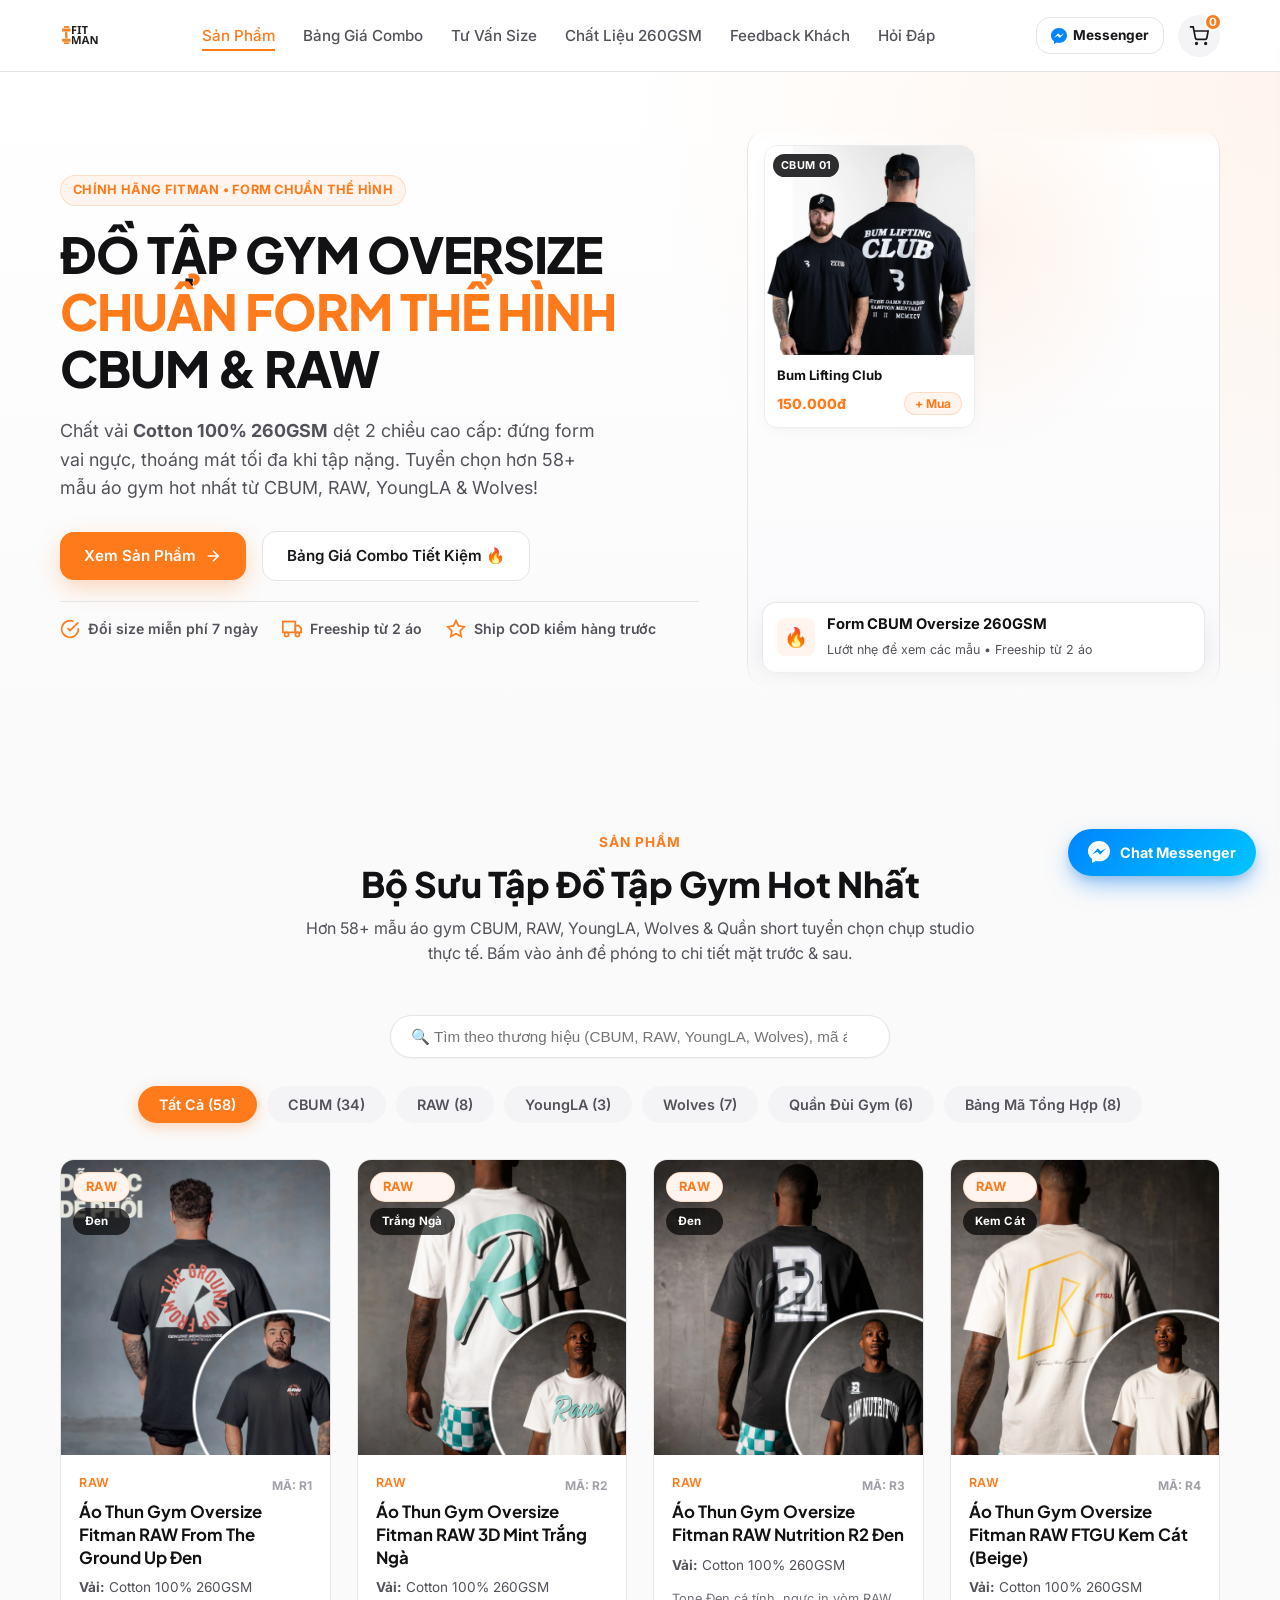
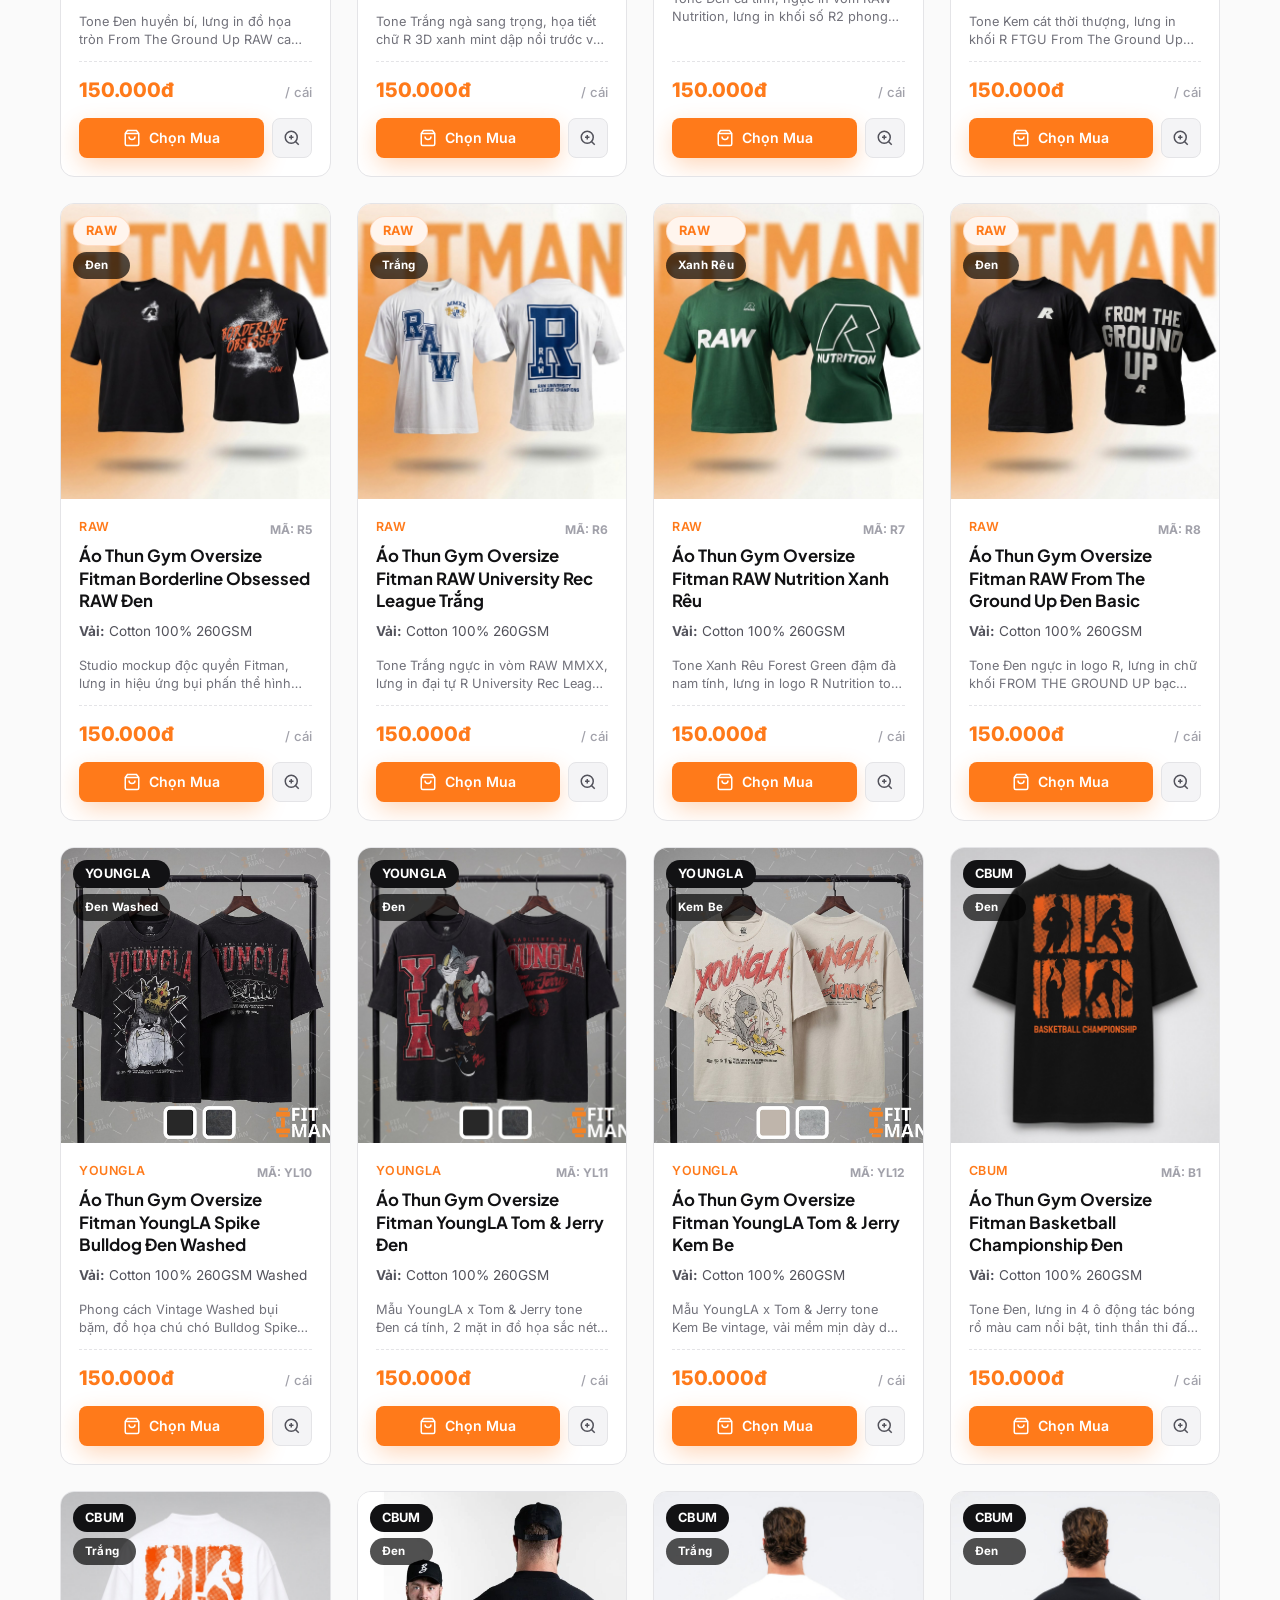
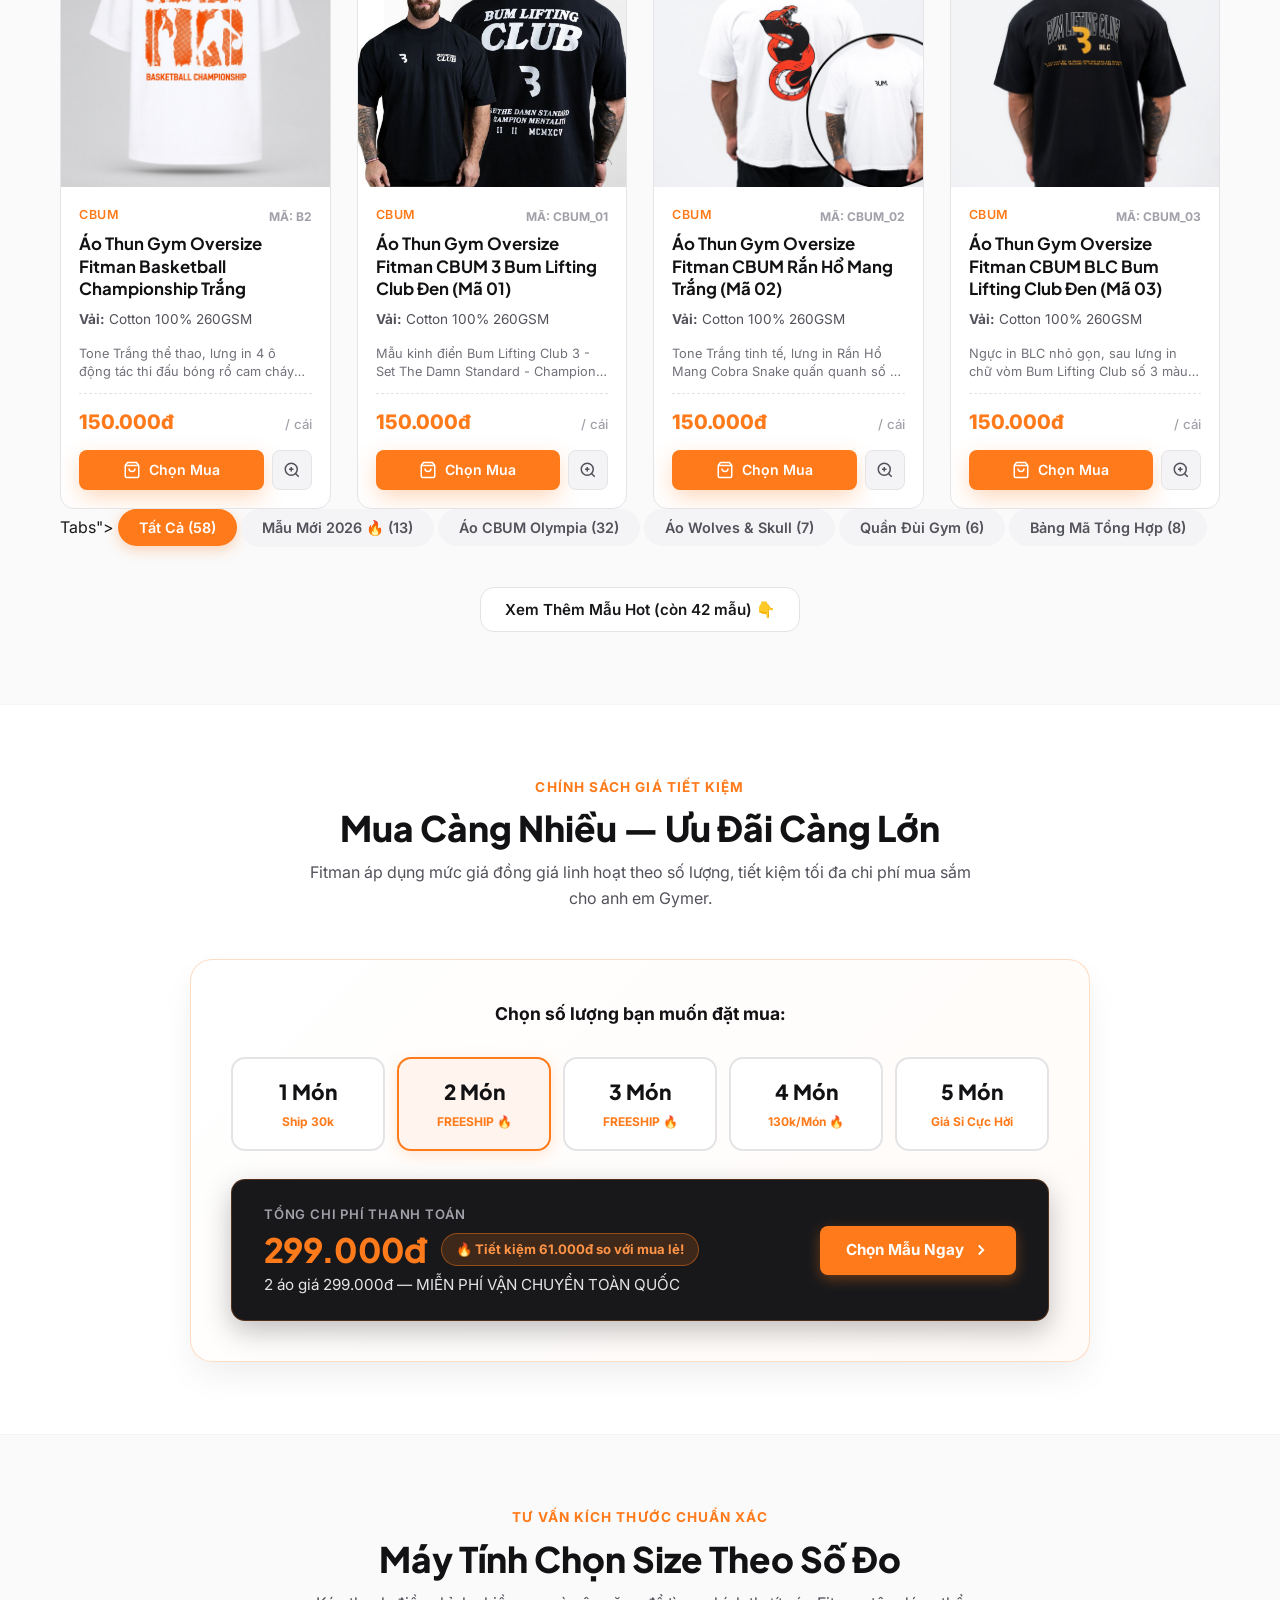
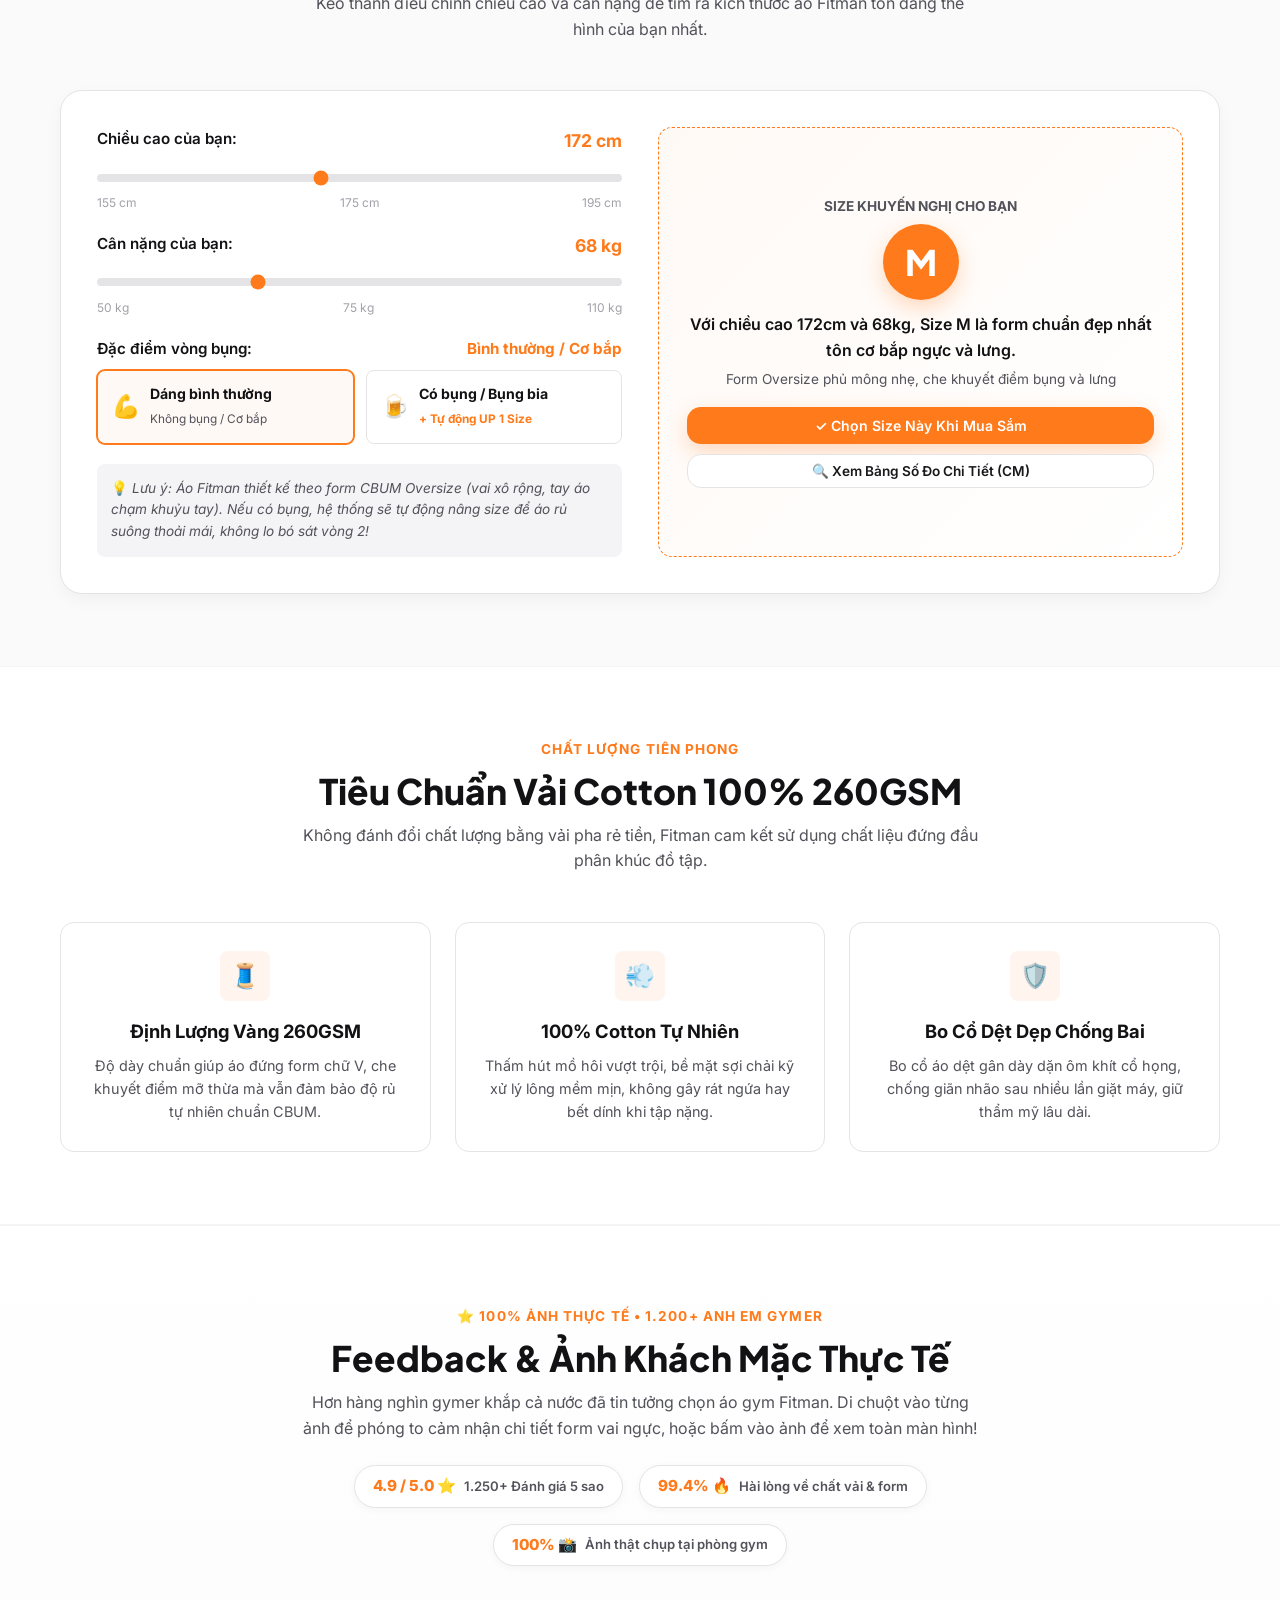
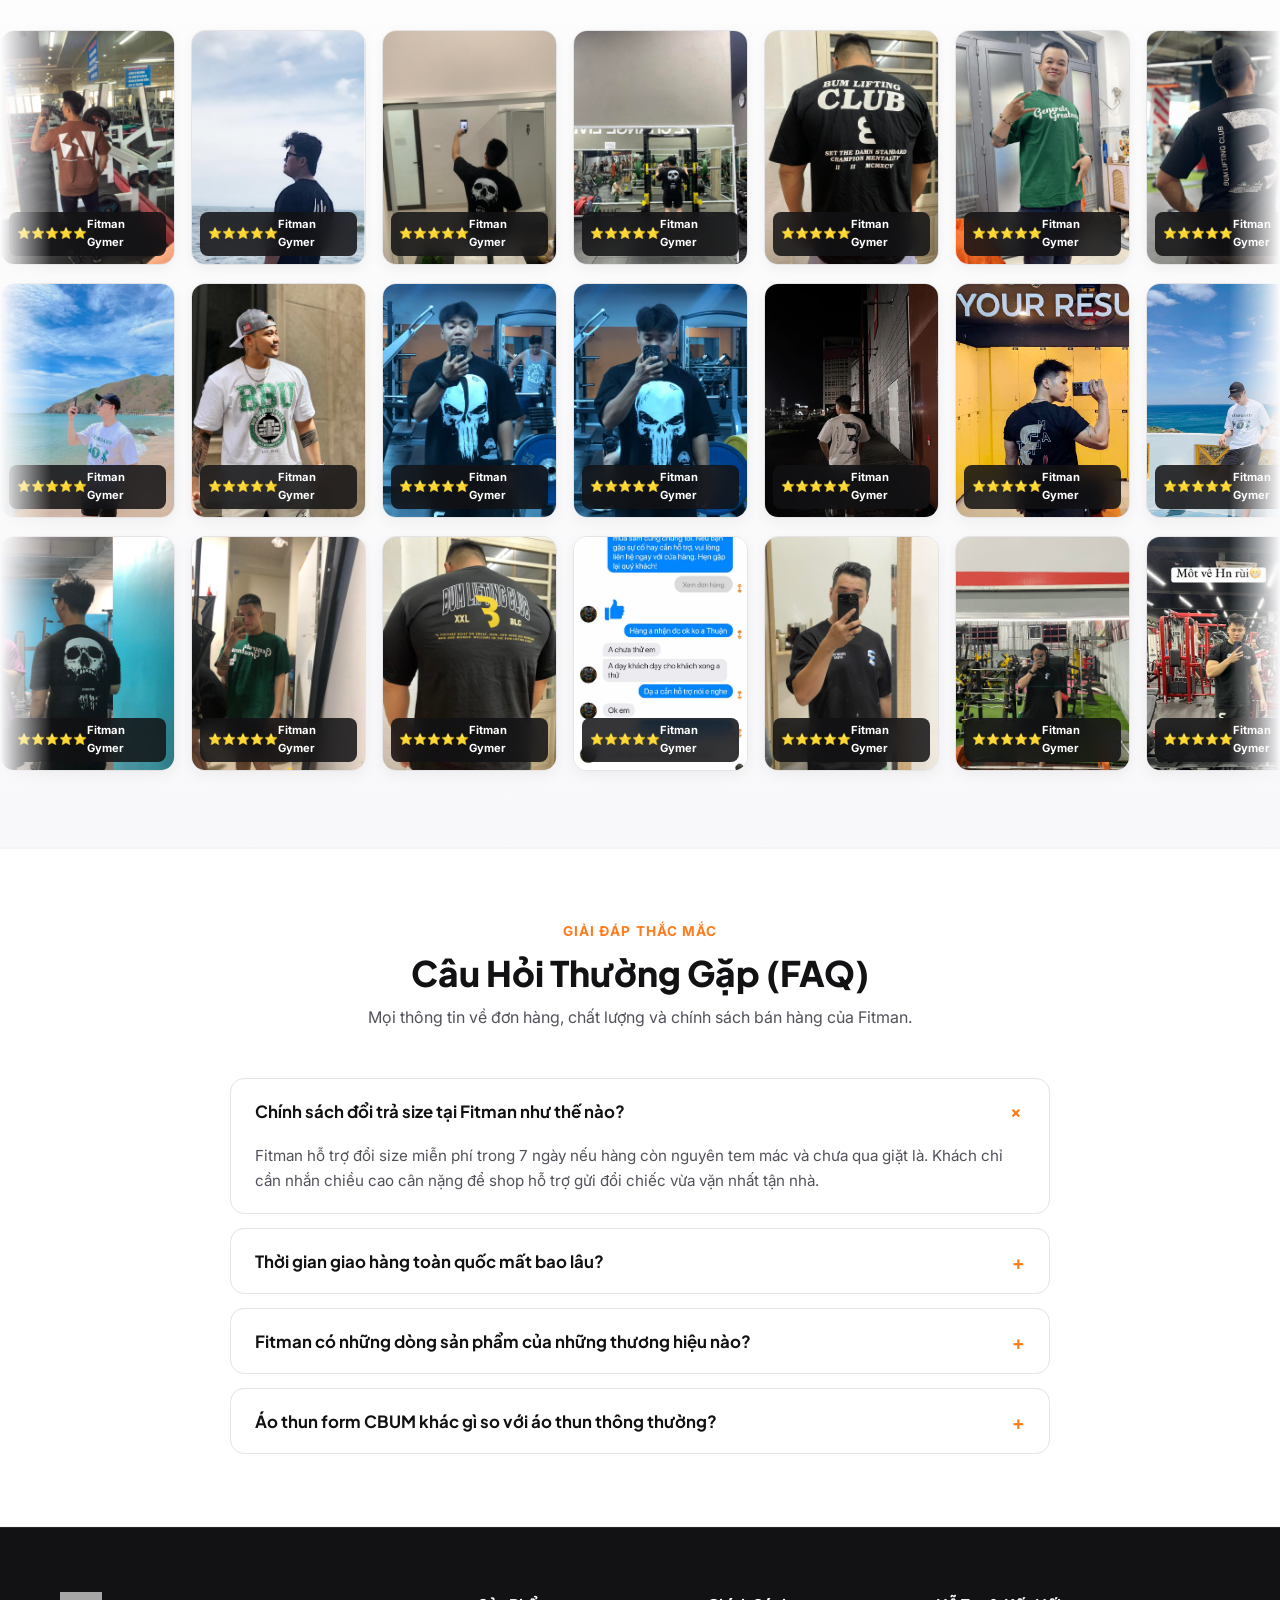
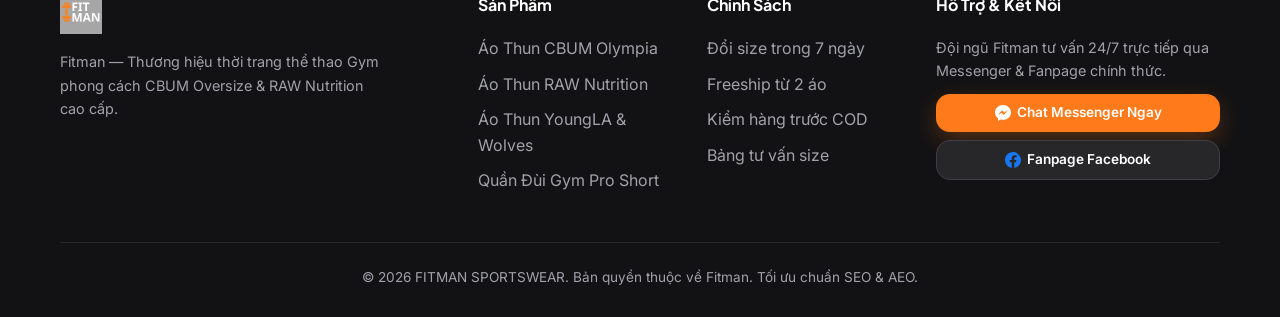
==== commit 599bdc34: "refactor: remove bulky fanpage banner from feedback section and clean up footer button to 'Fanpage F" ====
--- a/static/index.html
+++ b/static/index.html
@@ -34,7 +34,7 @@
   <meta name="twitter:image" content="https://chatbot-fitman.onrender.com/static/brand/logo_horizontal_light.png" />
 
   <!-- Stylesheet (Cache-busting version) -->
-  <link rel="stylesheet" href="/static/css/style.css?v=2.6" />
+  <link rel="stylesheet" href="/static/css/style.css?v=2.7" />
 
   <!-- ===================================================================
        SCHEMA.ORG JSON-LD (AEO & AI SEARCH OPTIMIZATION)
@@ -810,29 +810,6 @@
         <!-- Rendered by app.js -->
       </div>
     </div>
-
-    <div class="container" style="margin-top: 36px;">
-      <!-- Fanpage & Messenger Integration Banner -->
-      <div class="feedback-fanpage-card">
-        <div class="fanpage-card-inner">
-          <div class="fanpage-left">
-            <div class="fanpage-tag">👑 KẾT NỐI FANPAGE CHÍNH THỨC</div>
-            <h3 class="fanpage-title">Fitman Sportswear — fb.com/fitmanvnn</h3>
-            <p class="fanpage-desc">Giao lưu cùng cộng đồng Gymer, xem thêm hàng nghìn video review form áo và nhận tư vấn size 1-1 trực tiếp qua Messenger!</p>
-          </div>
-          <div class="fanpage-right-actions">
-            <a href="https://facebook.com/fitmanvnn" target="_blank" rel="noopener noreferrer" class="btn btn-outline" style="border-color: #D4D4D8; background: #FFF;">
-              <svg width="18" height="18" viewBox="0 0 24 24" fill="#1877F2"><path d="M24 12.073c0-6.627-5.373-12-12-12s-12 5.373-12 12c0 5.99 4.388 10.954 10.125 11.854v-8.385H7.078v-3.47h3.047V9.43c0-3.007 1.792-4.669 4.533-4.669 1.312 0 2.686.235 2.686.235v2.953H15.83c-1.491 0-1.956.925-1.956 1.874v2.25h3.328l-.532 3.47h-2.796v8.385C19.612 23.027 24 18.062 24 12.073z"/></svg>
-              <span>Ghé Fanpage fb.com/fitmanvnn</span>
-            </a>
-            <a href="https://m.me/fitmanvnn" target="_blank" rel="noopener noreferrer" class="btn btn-primary">
-              <svg width="18" height="18" viewBox="0 0 24 24" fill="currentColor"><path d="M12 0C5.373 0 0 4.974 0 11.111c0 3.498 1.744 6.614 4.469 8.654V24l4.088-2.242c1.093.303 2.246.464 3.443.464 6.627 0 12-4.974 12-11.111C24 4.974 18.627 0 12 0zm1.191 14.963l-3.055-3.26-5.963 3.26 6.559-6.963 3.13 3.26 5.888-3.26-6.559 6.963z"/></svg>
-              <span>Chat Messenger Với Fitman</span>
-            </a>
-          </div>
-        </div>
-      </div>
-    </div>
   </section>
 
   <!-- ===================================================================
@@ -928,7 +905,7 @@
             </a>
             <a href="https://facebook.com/fitmanvnn" target="_blank" rel="noopener noreferrer" class="btn btn-outline" style="padding: 8px 16px; font-size: 0.85rem; justify-content: center; color: #FFFFFF; border-color: #3F3F46; background: #27272A; gap: 6px;">
               <svg width="16" height="16" viewBox="0 0 24 24" fill="#1877F2"><path d="M24 12.073c0-6.627-5.373-12-12-12s-12 5.373-12 12c0 5.99 4.388 10.954 10.125 11.854v-8.385H7.078v-3.47h3.047V9.43c0-3.007 1.792-4.669 4.533-4.669 1.312 0 2.686.235 2.686.235v2.953H15.83c-1.491 0-1.956.925-1.956 1.874v2.25h3.328l-.532 3.47h-2.796v8.385C19.612 23.027 24 18.062 24 12.073z"/></svg>
-              Fanpage: fb.com/fitmanvnn
+              Fanpage Facebook
             </a>
           </div>
         </div>
@@ -1193,6 +1170,6 @@
   </a>
 
   <!-- Script (Cache-busting version) -->
-  <script src="/static/js/app.js?v=2.6"></script>
+  <script src="/static/js/app.js?v=2.7"></script>
 </body>
 </html>
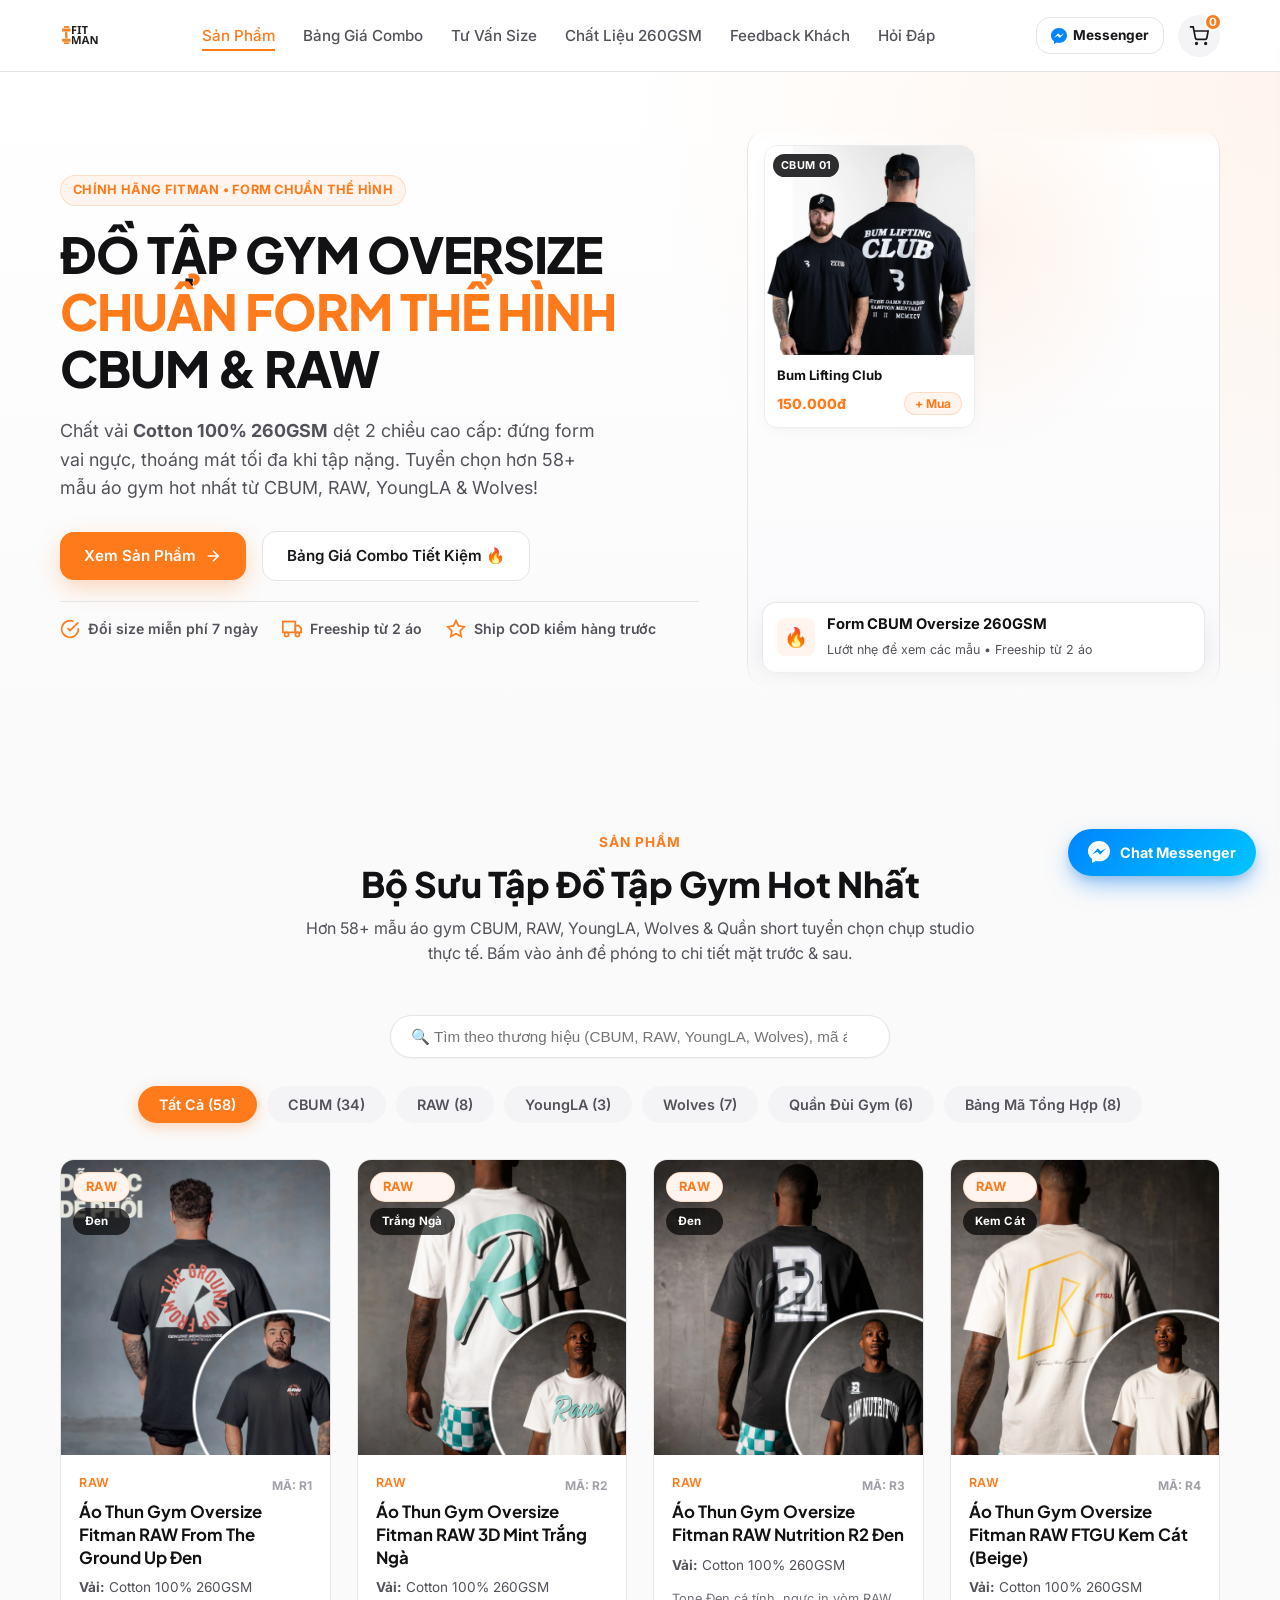
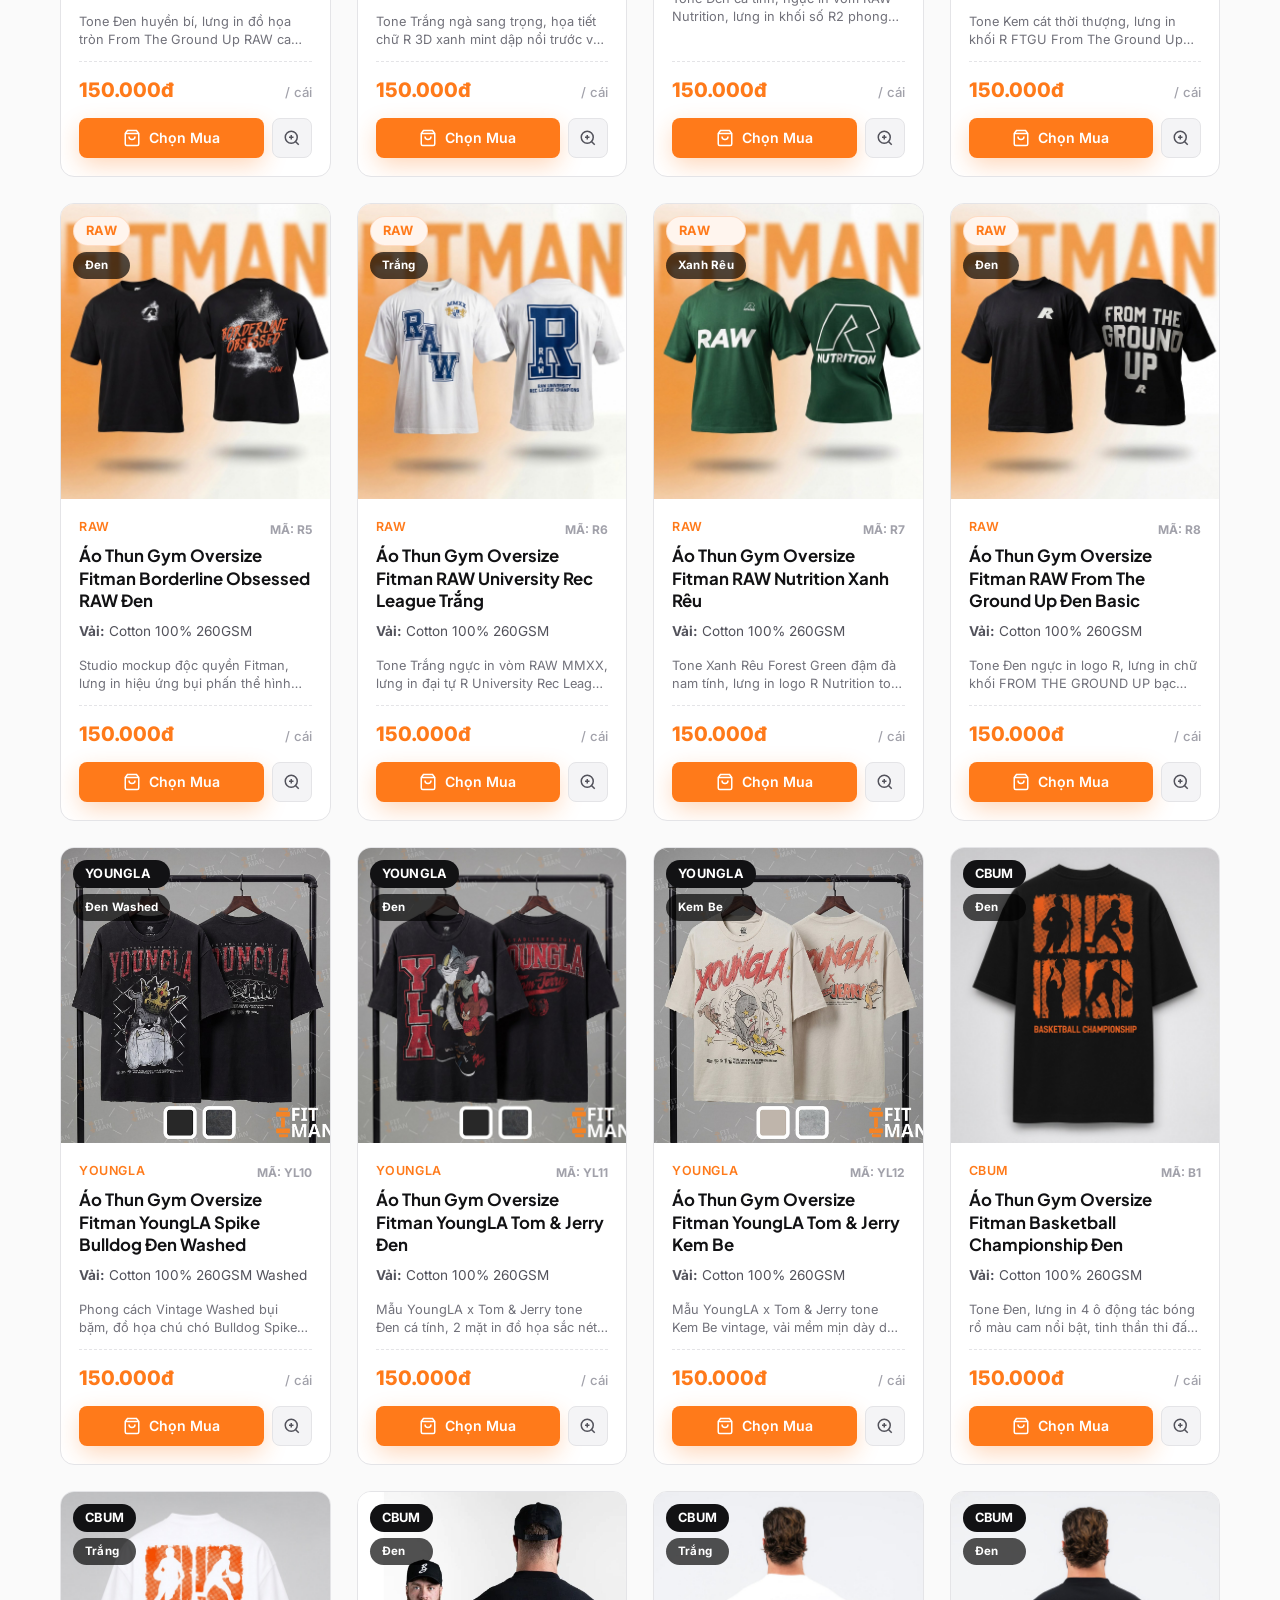
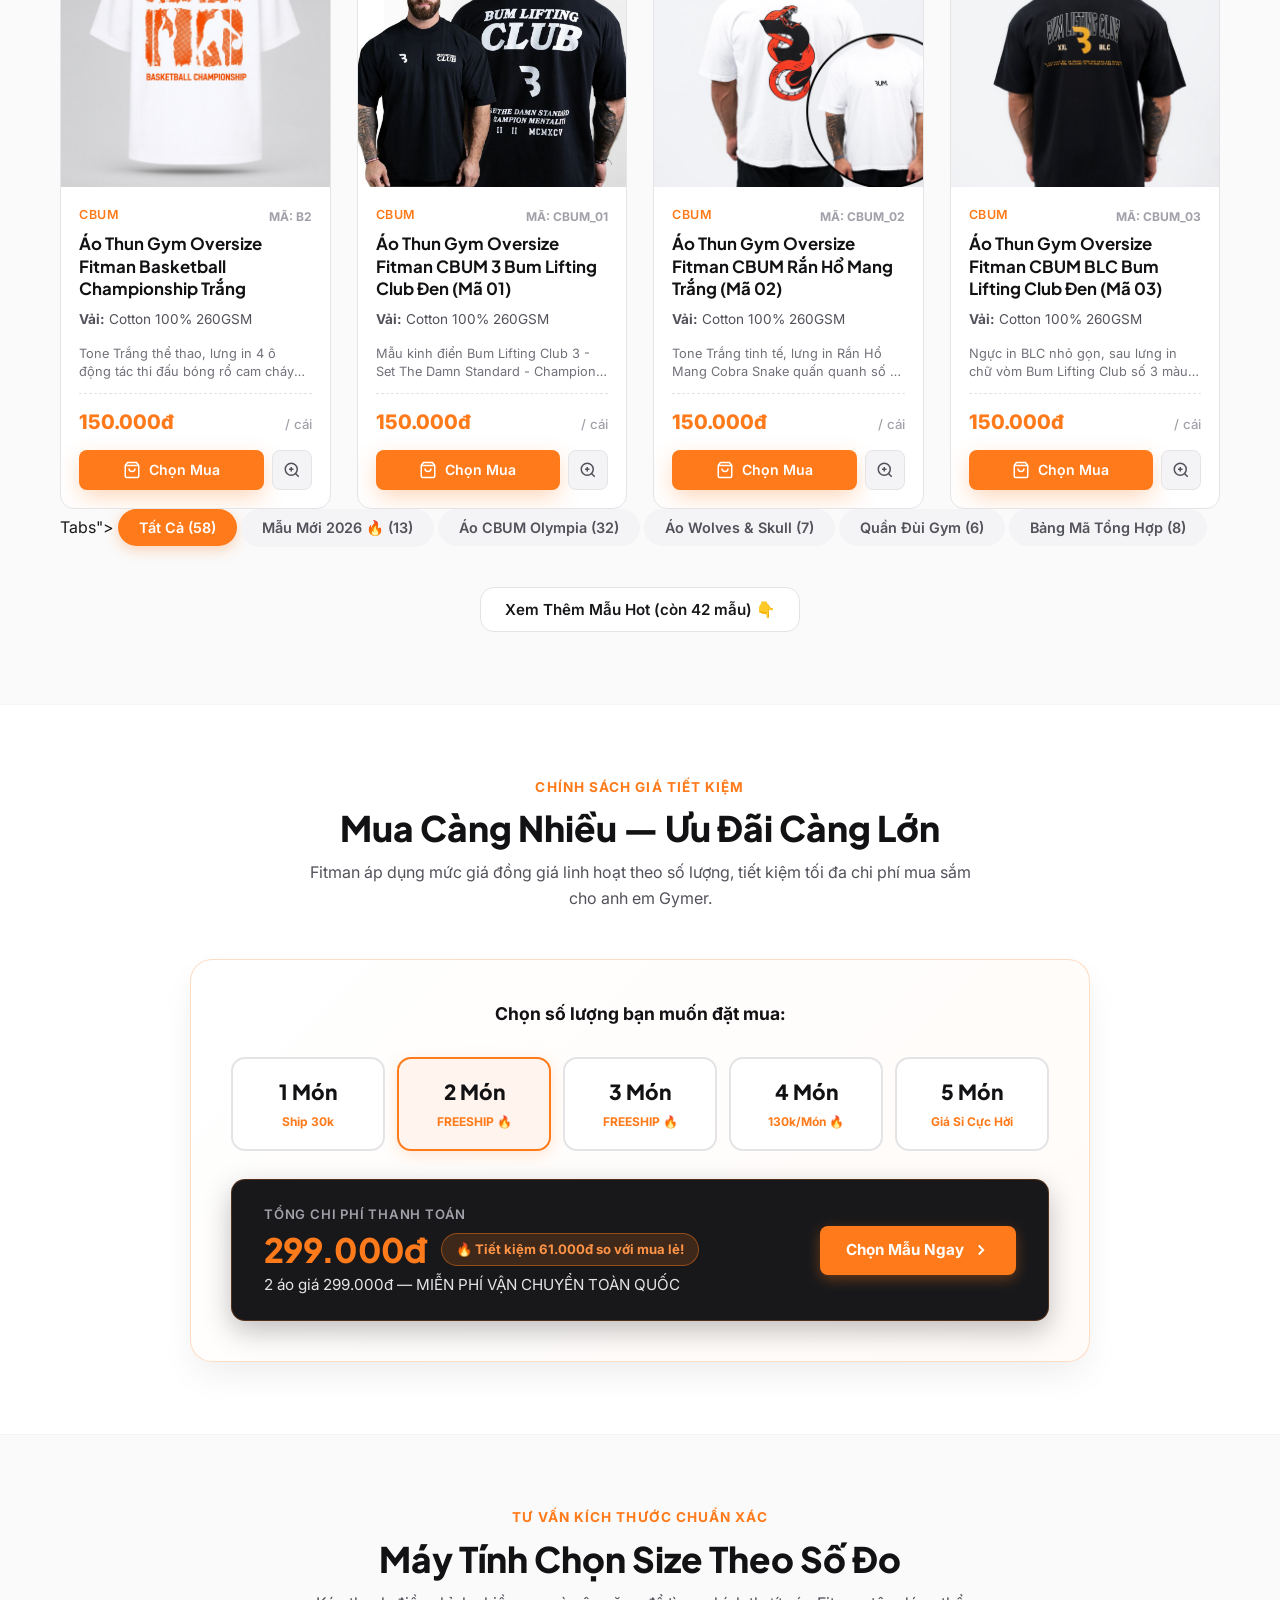
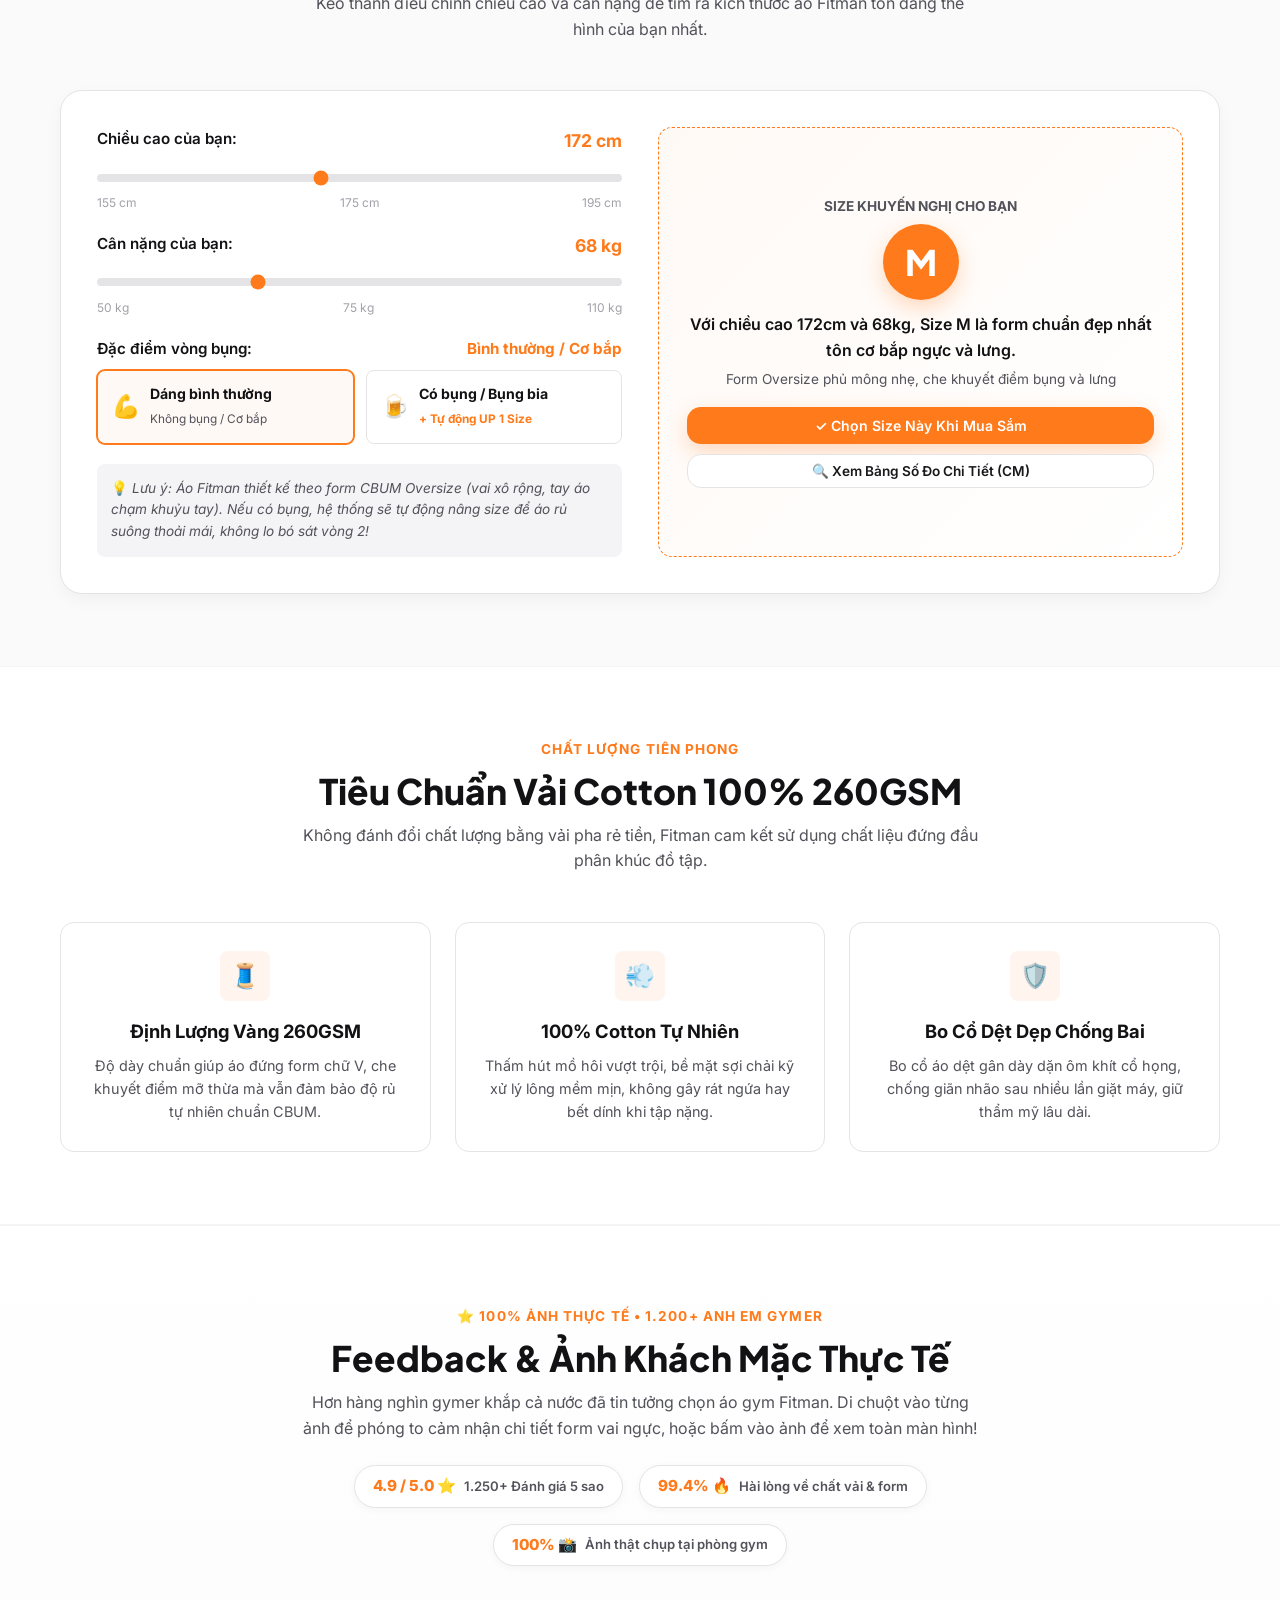
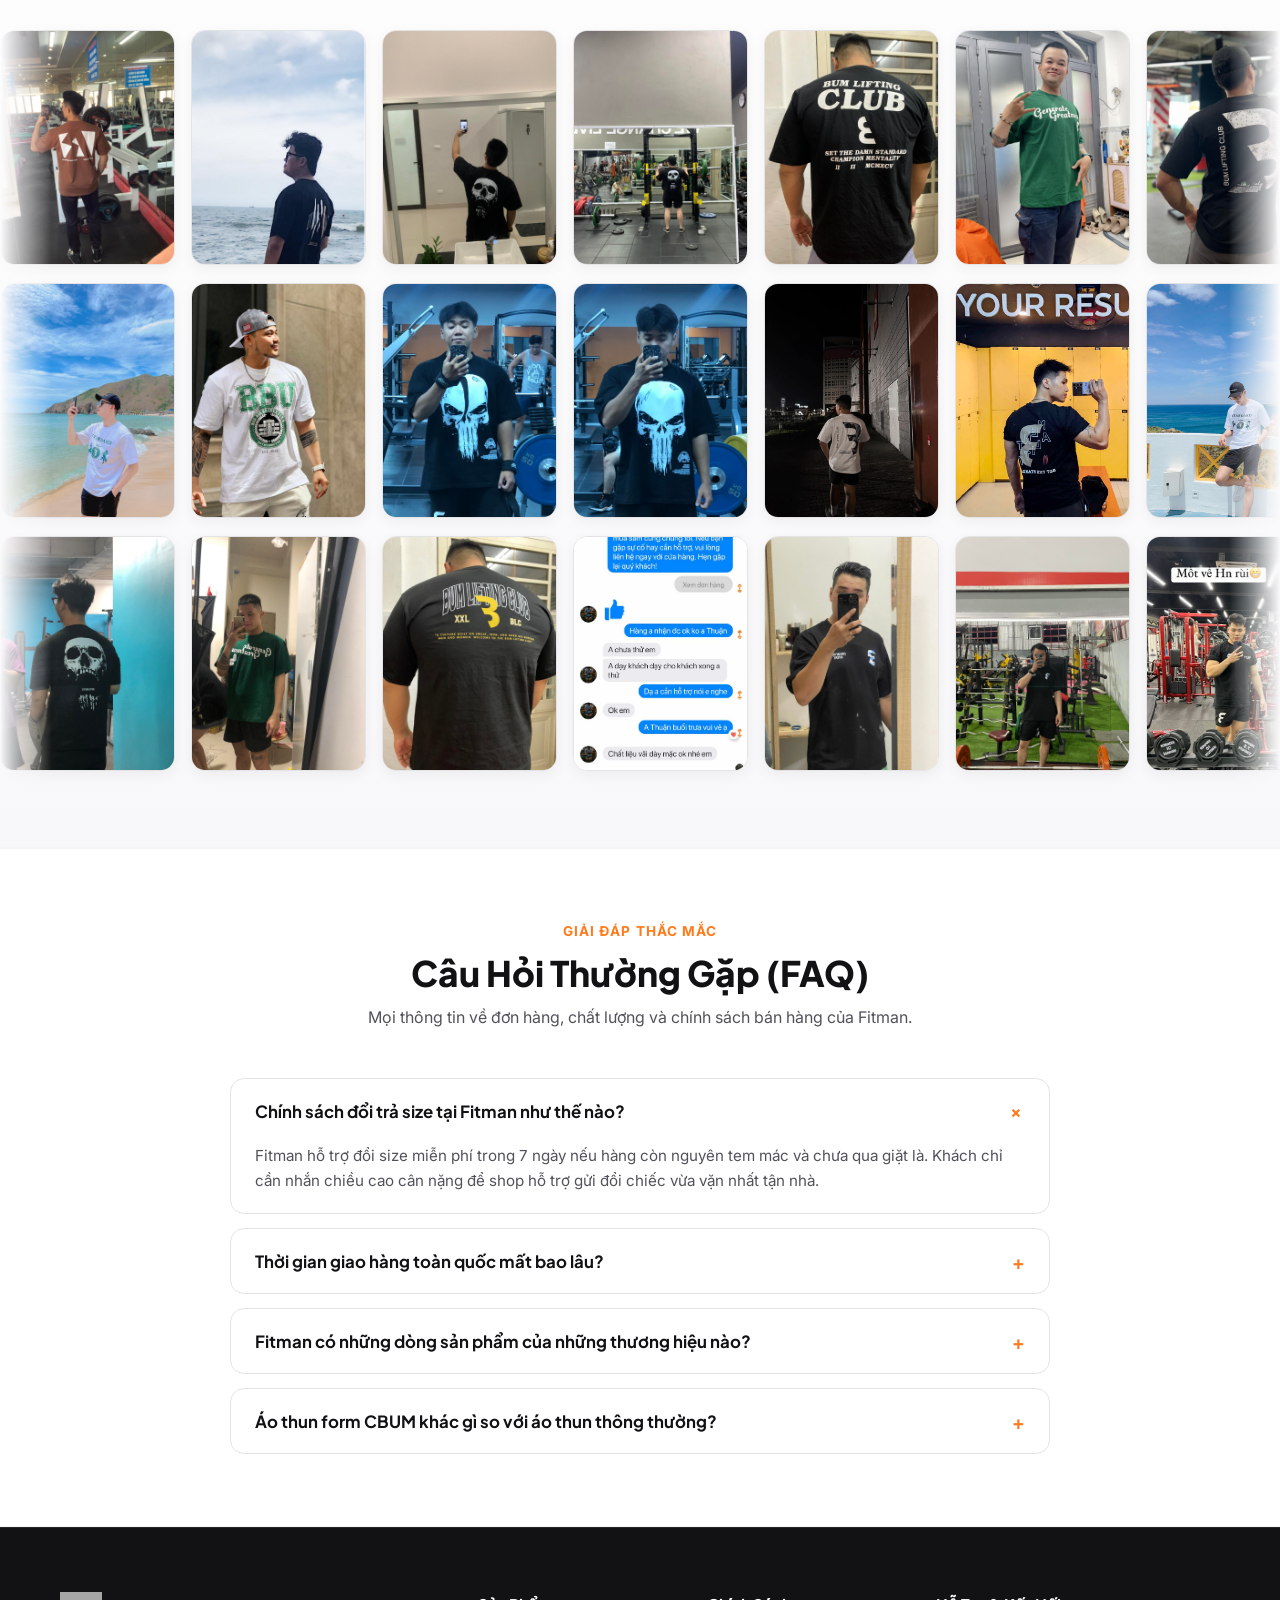
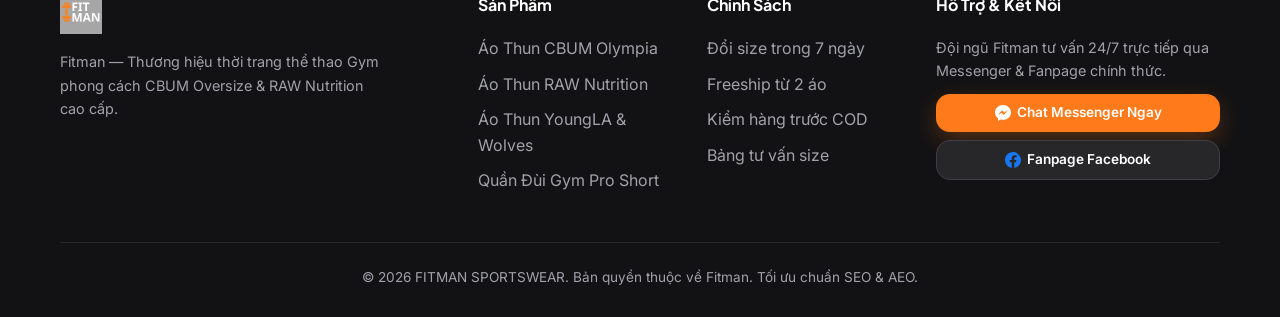
==== commit 68887ef7: "refactor: remove star rating overlay pill from feedback photos" ====
--- a/static/index.html
+++ b/static/index.html
@@ -1170,6 +1170,6 @@
   </a>
 
   <!-- Script (Cache-busting version) -->
-  <script src="/static/js/app.js?v=2.7"></script>
+  <script src="/static/js/app.js?v=2.8"></script>
 </body>
 </html>
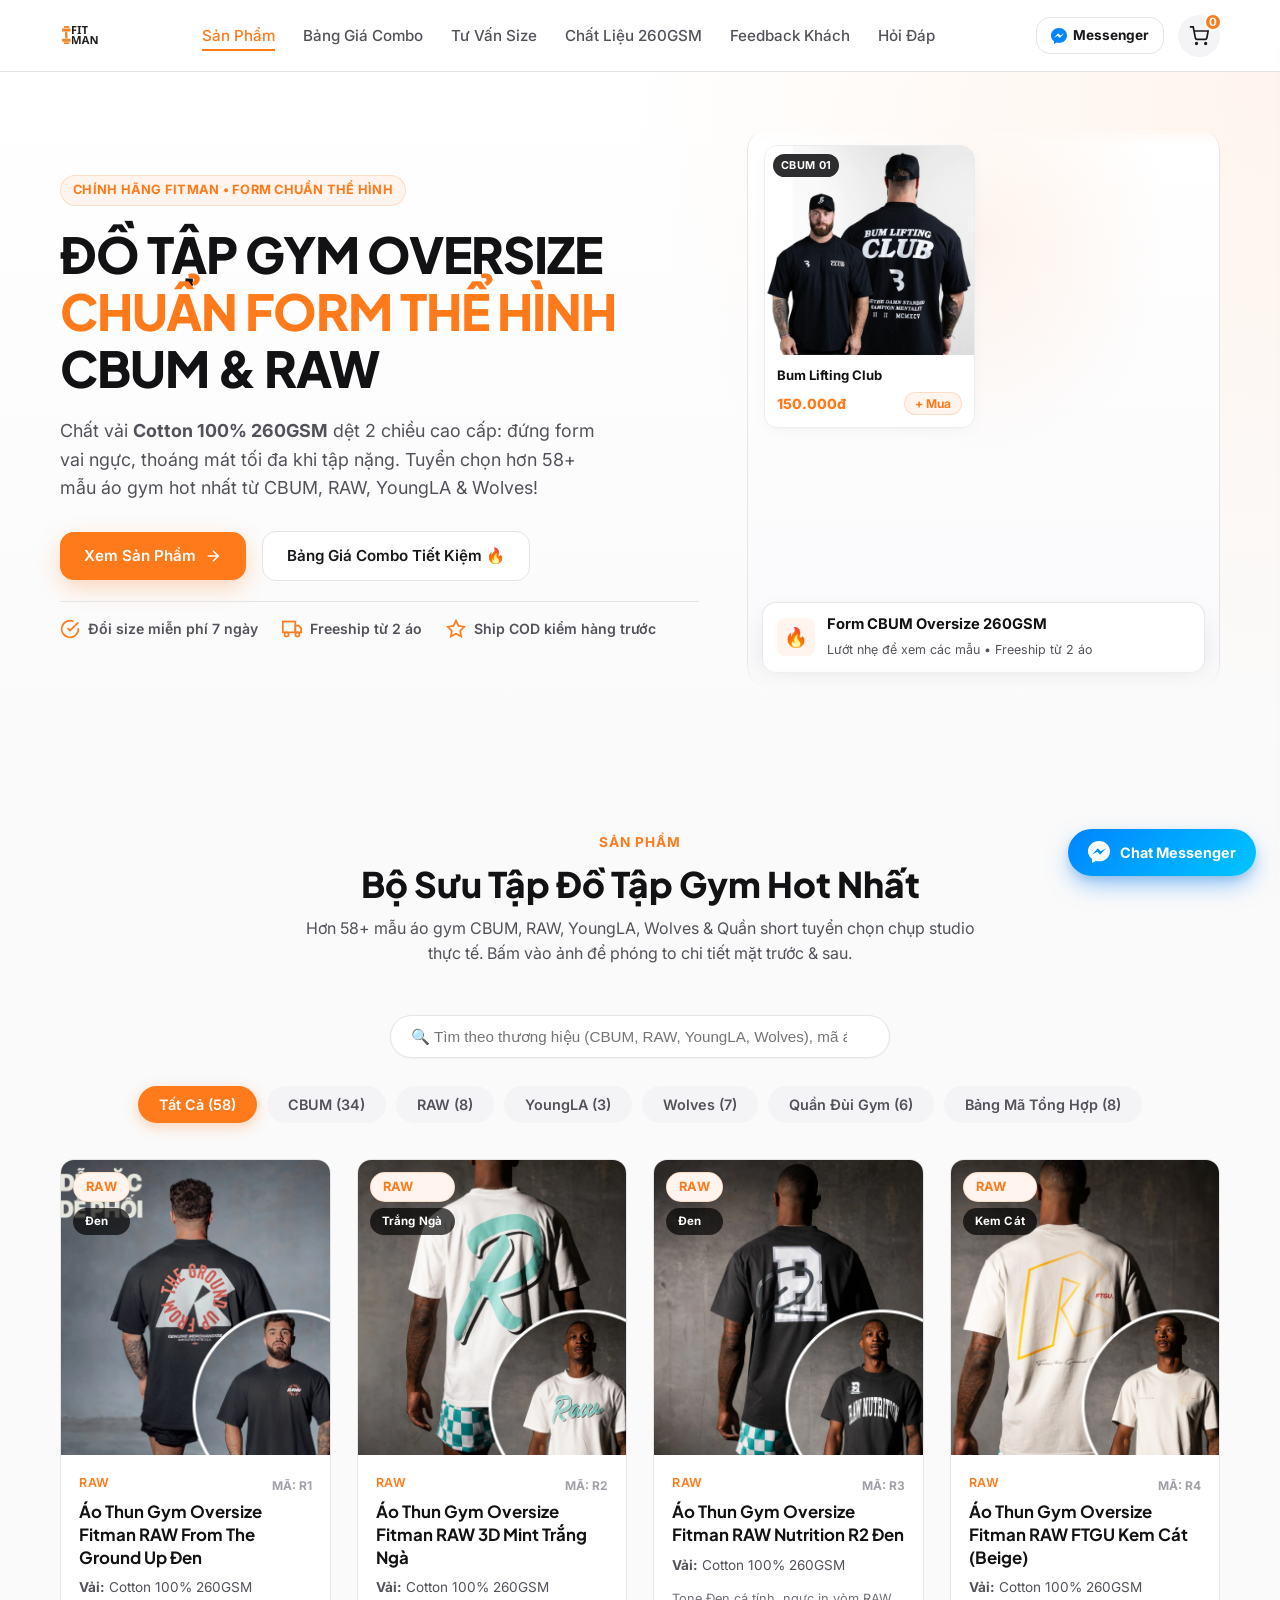
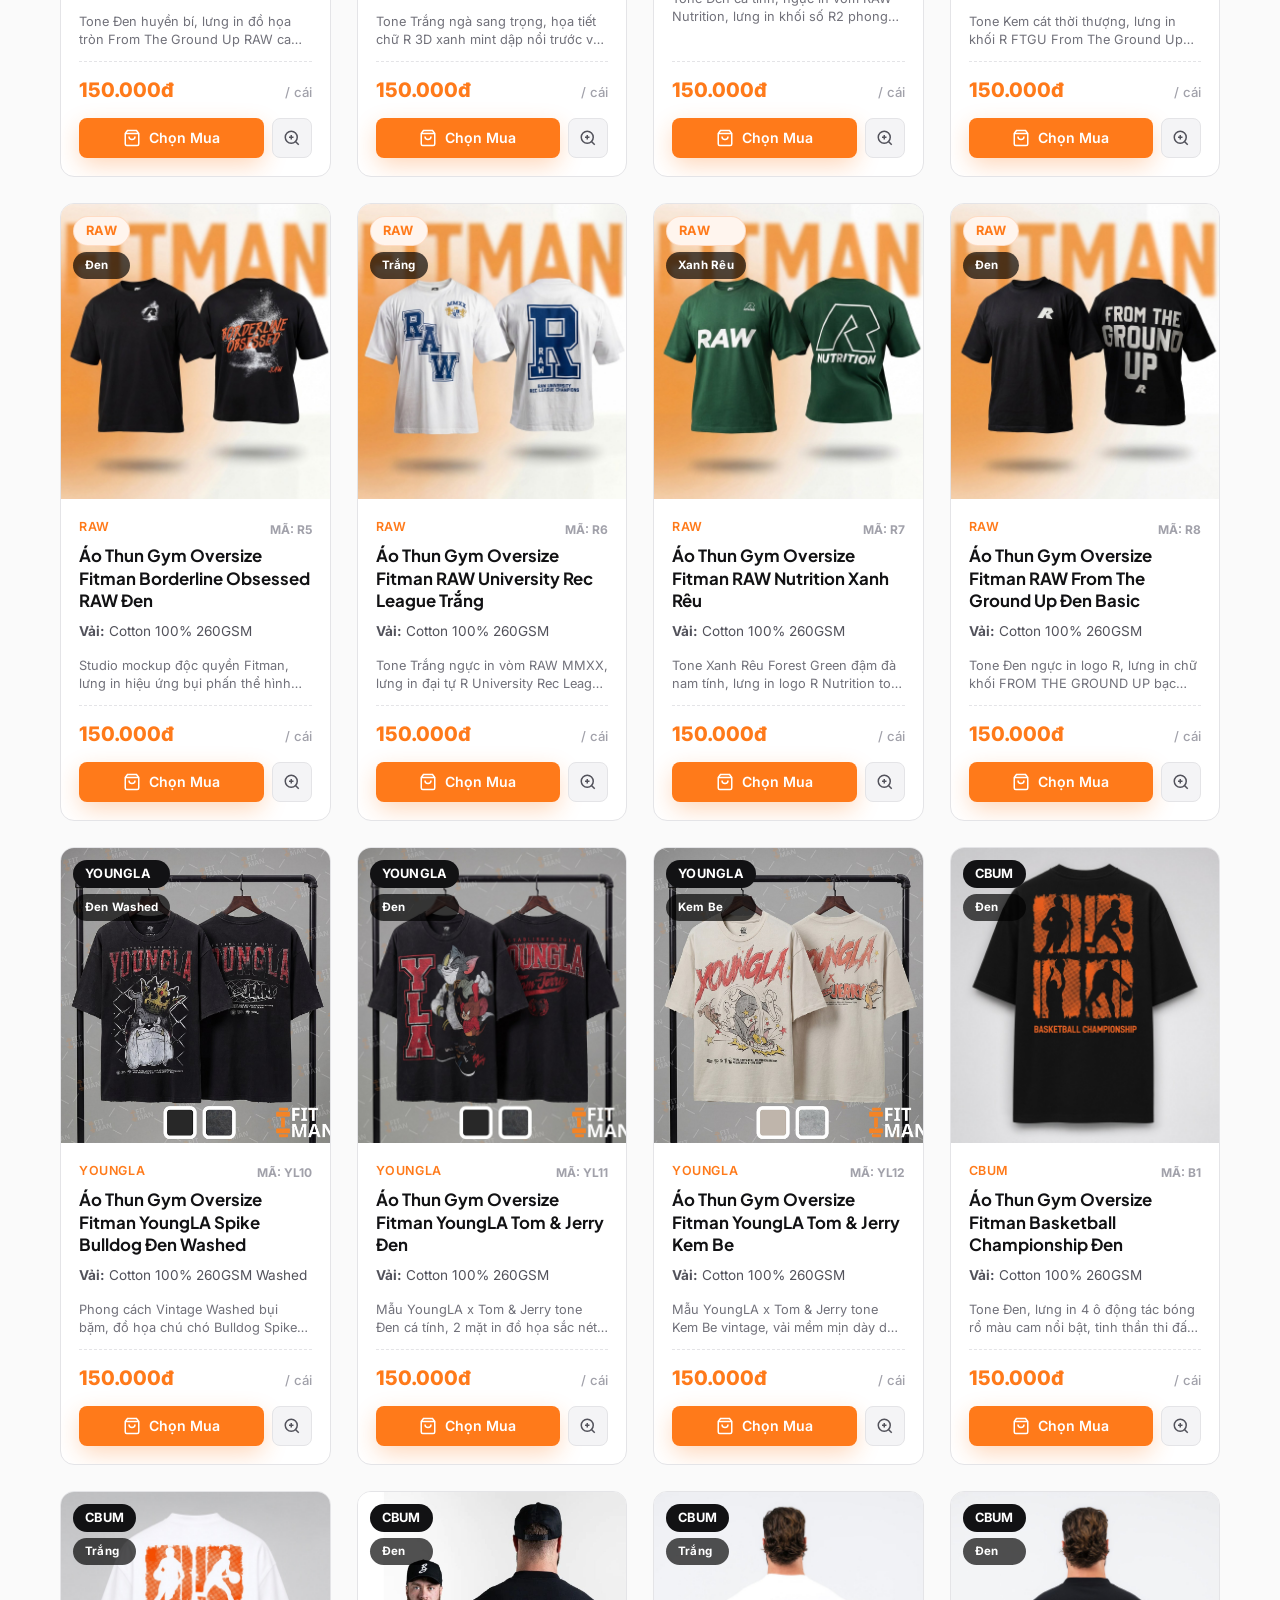
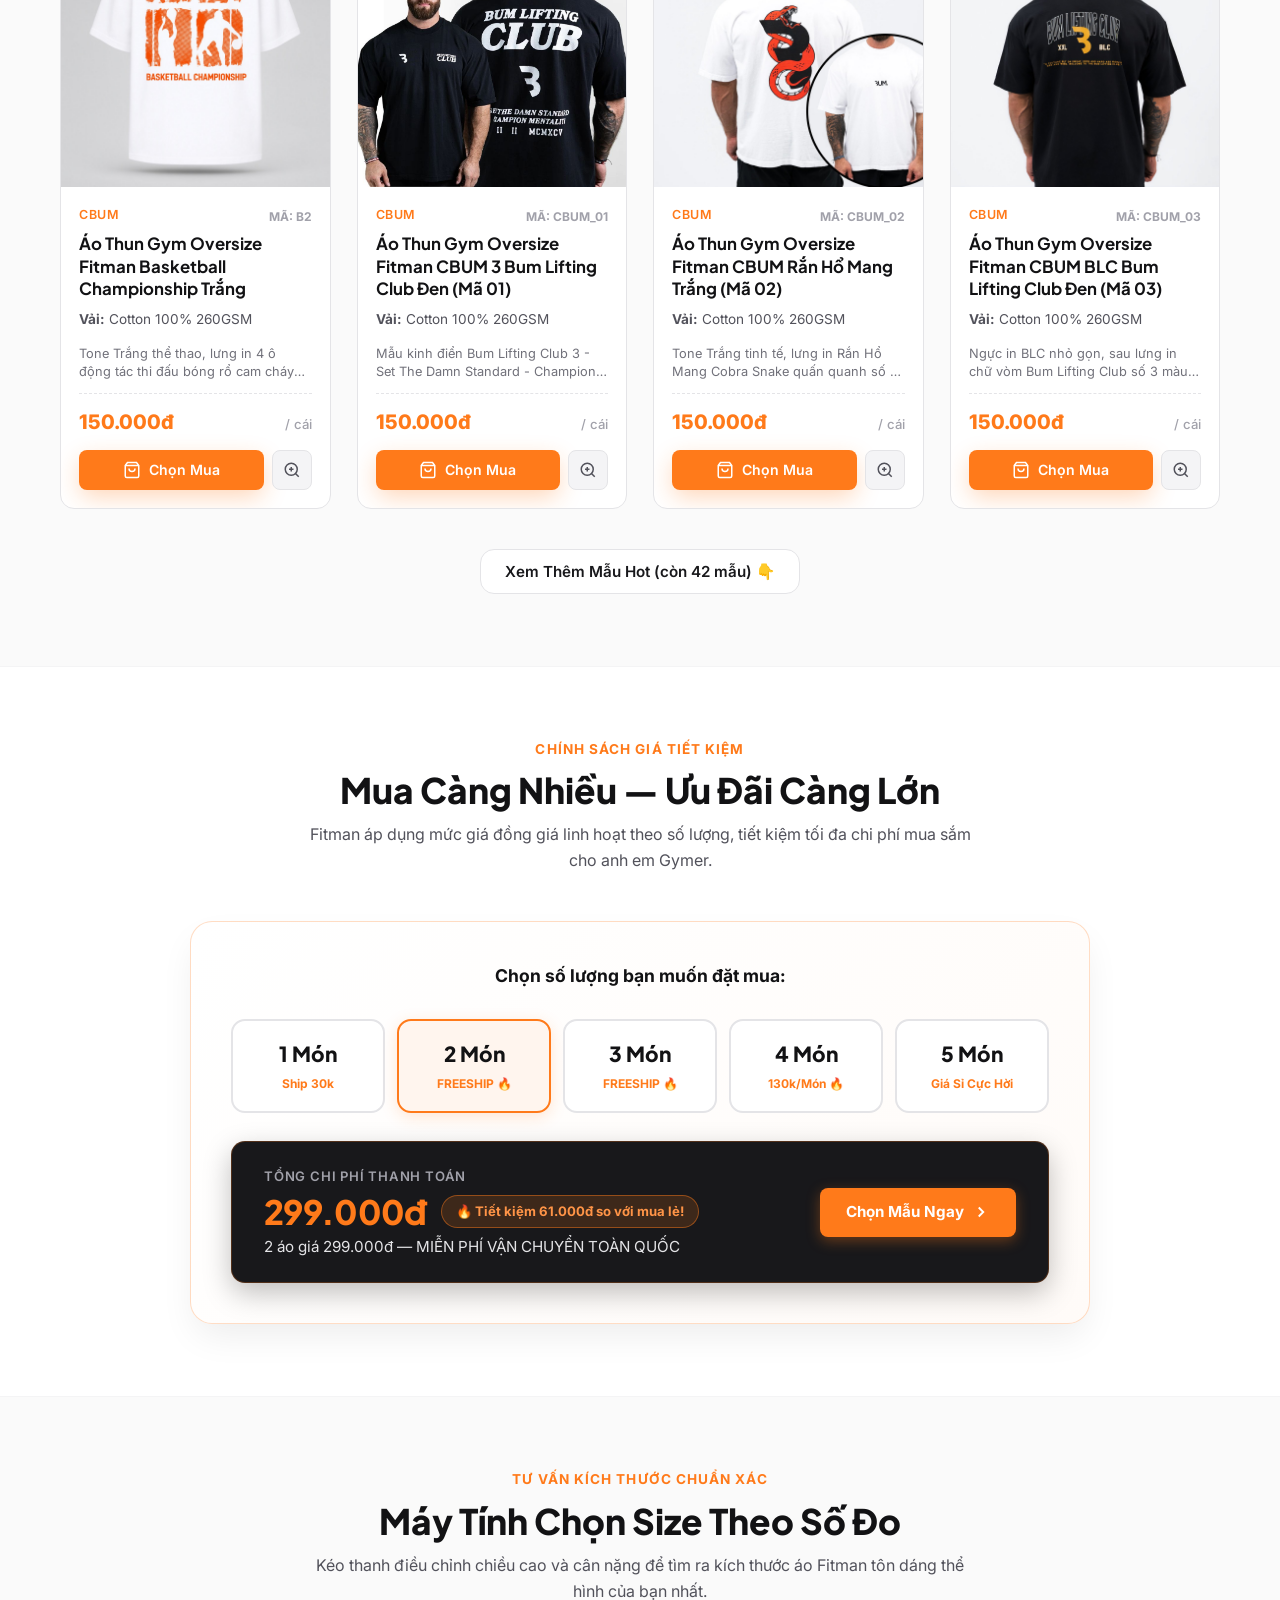
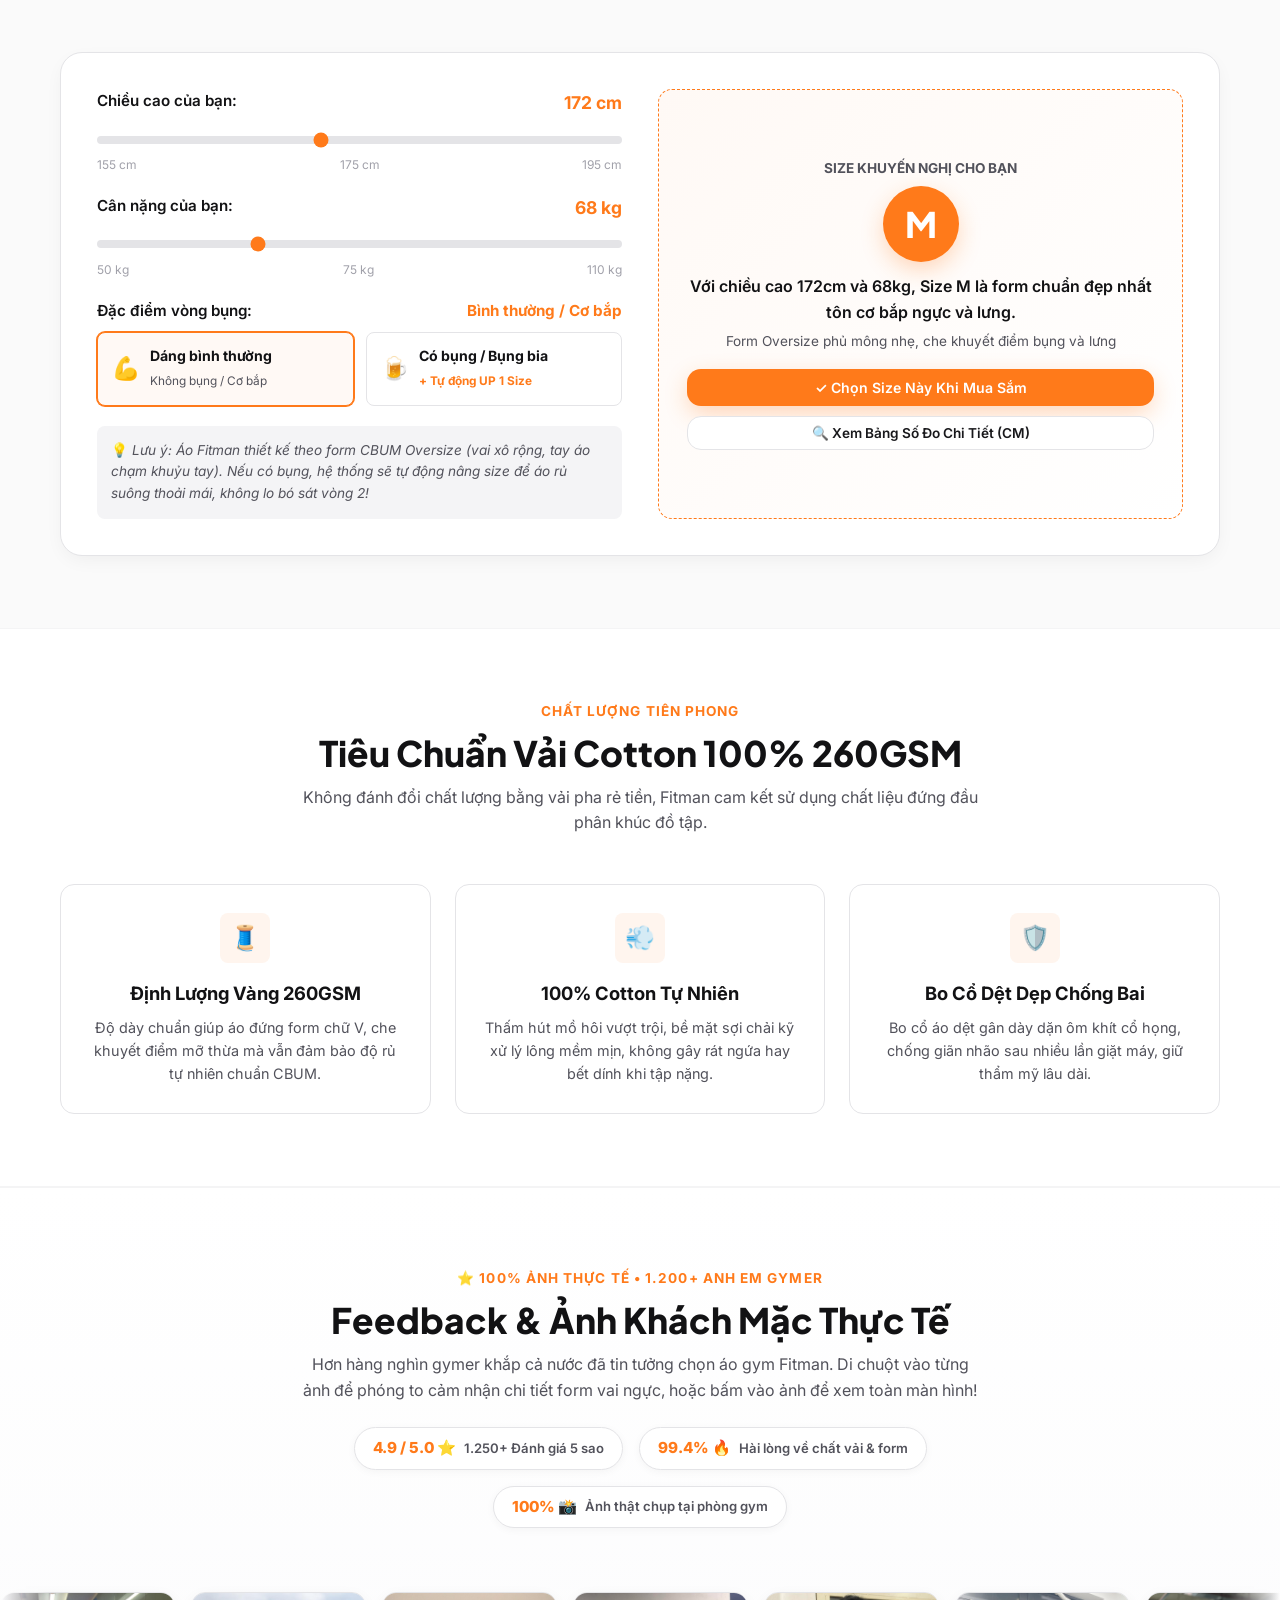
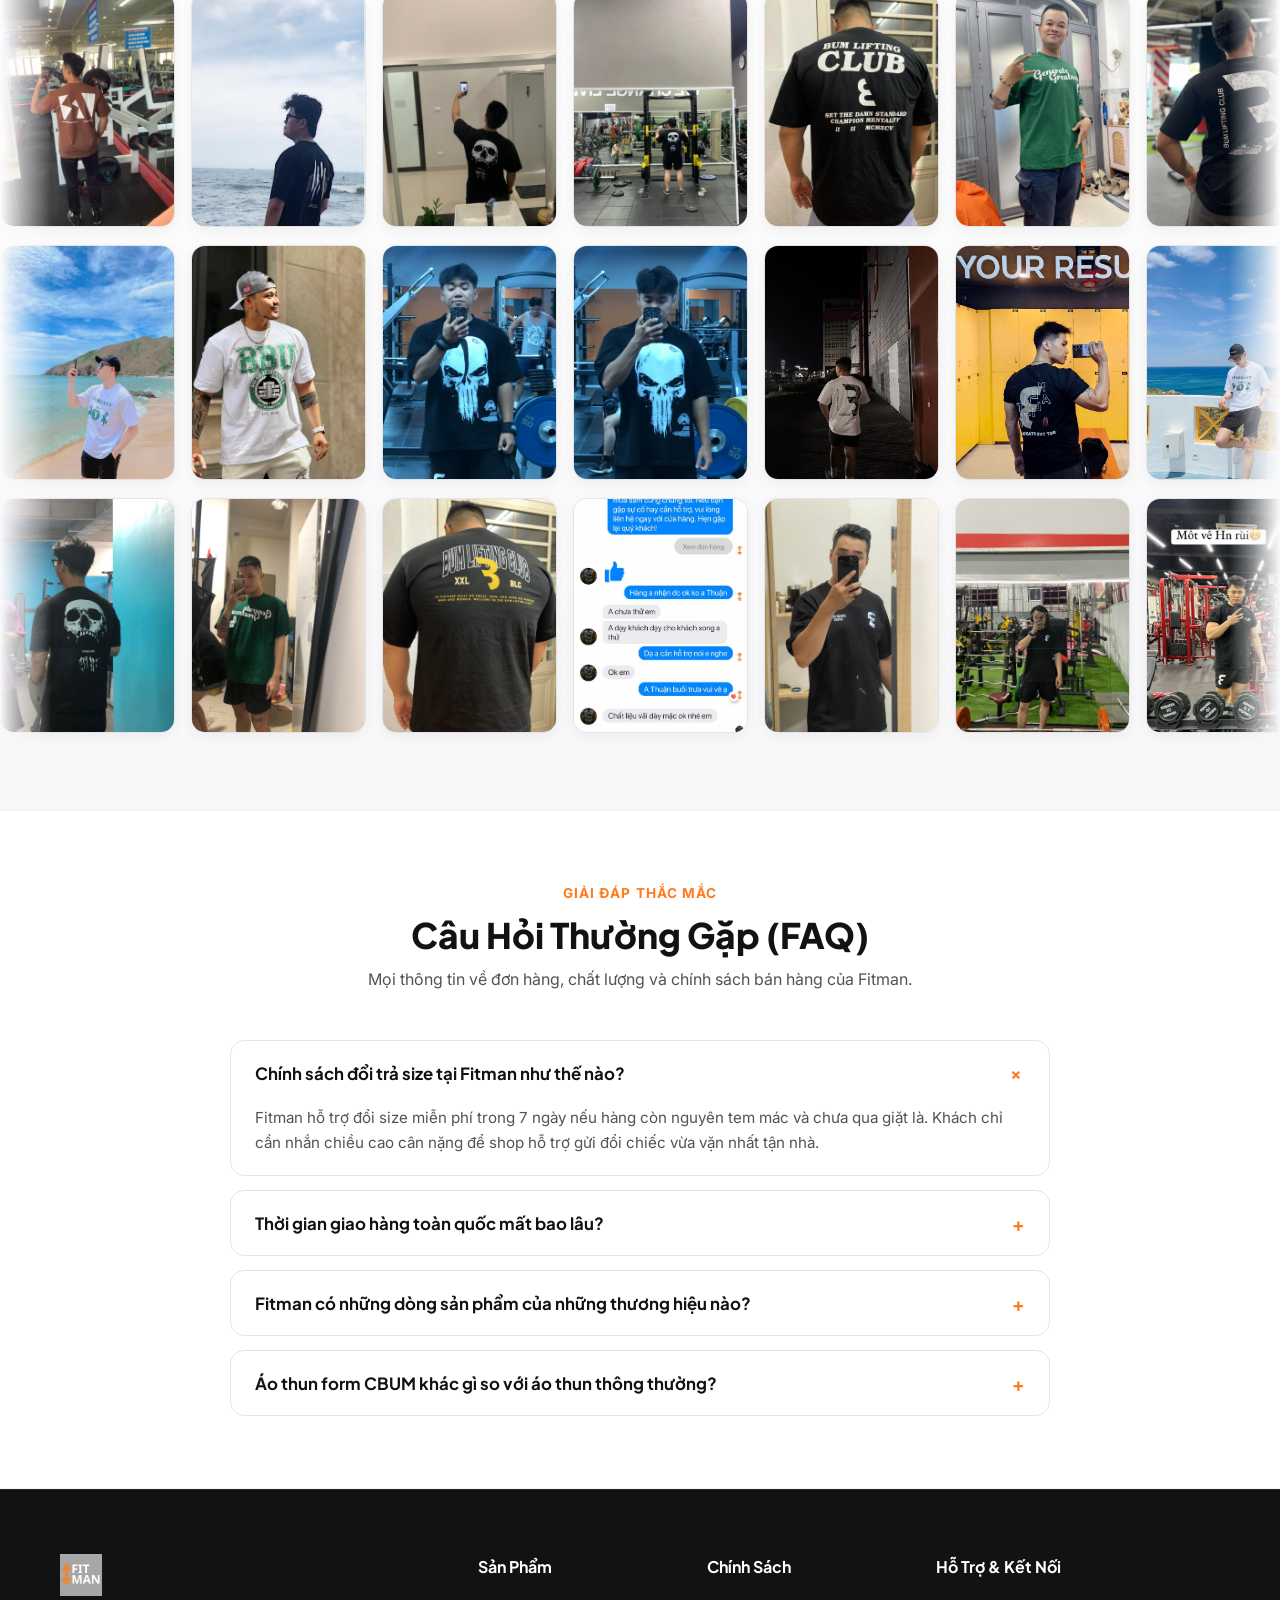
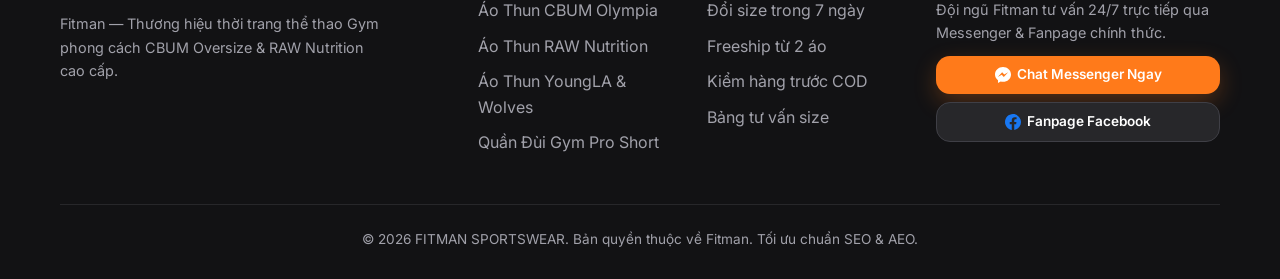
==== commit 2e9543a0: "feat(mobile): switch product catalog to 2-column grid layout for fast browsing" ====
--- a/static/index.html
+++ b/static/index.html
@@ -34,7 +34,7 @@
   <meta name="twitter:image" content="https://chatbot-fitman.onrender.com/static/brand/logo_horizontal_light.png" />
 
   <!-- Stylesheet (Cache-busting version) -->
-  <link rel="stylesheet" href="/static/css/style.css?v=2.7" />
+  <link rel="stylesheet" href="/static/css/style.css?v=3.0" />
 
   <!-- ===================================================================
        SCHEMA.ORG JSON-LD (AEO & AI SEARCH OPTIMIZATION)
@@ -153,7 +153,7 @@
       </nav>
 
       <div class="header-actions">
-        <a href="https://m.me/fitmanvnn" target="_blank" rel="noopener noreferrer" class="btn btn-outline" style="padding: 7px 14px; font-size: 0.85rem; font-weight: 700; border-color: #E4E4E7; gap: 6px;" title="Chat tư vấn qua Messenger Fanpage fb.com/fitmanvnn">
+        <a href="https://m.me/fitmanvnn" target="_blank" rel="noopener noreferrer" class="btn btn-outline btn-header-messenger" title="Chat tư vấn qua Messenger Fanpage fb.com/fitmanvnn">
           <svg width="16" height="16" viewBox="0 0 24 24" fill="#0084FF"><path d="M12 0C5.373 0 0 4.974 0 11.111c0 3.498 1.744 6.614 4.469 8.654V24l4.088-2.242c1.093.303 2.246.464 3.443.464 6.627 0 12-4.974 12-11.111C24 4.974 18.627 0 12 0zm1.191 14.963l-3.055-3.26-5.963 3.26 6.559-6.963 3.13 3.26 5.888-3.26-6.559 6.963z"/></svg>
           <span>Messenger</span>
         </a>
@@ -355,17 +355,6 @@
         <button class="tab-btn" data-category="raw">RAW (<span id="tabCountRaw">8</span>)</button>
         <button class="tab-btn" data-category="youngla">YoungLA (<span id="tabCountYoungla">3</span>)</button>
         <button class="tab-btn" data-category="wolves">Wolves (<span id="tabCountWolves">7</span>)</button>
-        <button class="tab-btn" data-category="quan">Quần Đùi Gym (<span id="tabCountQuan">6</span>)</button>
-        <button class="tab-btn" data-category="group">Bảng Mã Tổng Hợp (8)</button>
-      </div>
-
-      <div class="product-grid" id="productGrid">
-        <!-- Rendered dynamically by app.js -->
-      </div>Tabs">
-        <button class="tab-btn active" data-category="all">Tất Cả (<span id="tabCountAll">58</span>)</button>
-        <button class="tab-btn" data-category="new">Mẫu Mới 2026 🔥 (<span id="tabCountNew">13</span>)</button>
-        <button class="tab-btn" data-category="cbum">Áo CBUM Olympia (<span id="tabCountCbum">32</span>)</button>
-        <button class="tab-btn" data-category="wolves">Áo Wolves & Skull (<span id="tabCountWolves">7</span>)</button>
         <button class="tab-btn" data-category="quan">Quần Đùi Gym (<span id="tabCountQuan">6</span>)</button>
         <button class="tab-btn" data-category="group">Bảng Mã Tổng Hợp (8)</button>
       </div>
@@ -1170,6 +1159,6 @@
   </a>
 
   <!-- Script (Cache-busting version) -->
-  <script src="/static/js/app.js?v=2.8"></script>
+  <script src="/static/js/app.js?v=3.0"></script>
 </body>
 </html>
--- a/static/css/style.css
+++ b/static/css/style.css
@@ -57,6 +57,7 @@
 html {
   scroll-behavior: smooth;
   font-size: 16px;
+  overflow-x: hidden;
 }
 
 body {
@@ -66,6 +67,8 @@
   line-height: 1.6;
   -webkit-font-smoothing: antialiased;
   -moz-osx-font-smoothing: grayscale;
+  overflow-x: hidden;
+  width: 100%;
 }
 
 img {
@@ -909,7 +912,7 @@
   display: flex;
   align-items: center;
   gap: 14px;
-  flex-wrap: nowrap;
+  flex-wrap: wrap;
 }
 
 .result-info strong {
@@ -931,7 +934,7 @@
   font-weight: 700;
   padding: 5px 14px;
   border-radius: var(--radius-full);
-  white-space: nowrap;
+  word-break: break-word;
 }
 
 .result-info p {
@@ -1811,26 +1814,205 @@
   .shirt-price {
     font-size: 0.82rem;
   }
+
+  /* PRODUCT CATALOG 2-COLUMN GRID ON MOBILE */
+  .catalog-search-wrap {
+    margin-bottom: 16px;
+  }
+  .catalog-search-input {
+    padding: 10px 38px 10px 16px;
+    font-size: 0.88rem;
+  }
+  .catalog-tabs {
+    display: flex;
+    flex-wrap: nowrap;
+    overflow-x: auto;
+    justify-content: flex-start;
+    gap: 8px;
+    padding: 4px 2px 10px;
+    margin-bottom: 20px;
+    -webkit-overflow-scrolling: touch;
+    scrollbar-width: none;
+  }
+  .catalog-tabs::-webkit-scrollbar {
+    display: none;
+  }
+  .tab-btn {
+    white-space: nowrap;
+    flex-shrink: 0;
+    padding: 7px 14px;
+    font-size: 0.8rem;
+  }
+  .product-grid {
+    grid-template-columns: repeat(2, 1fr) !important;
+    gap: 12px;
+  }
+  .product-card {
+    border-radius: 12px;
+    box-shadow: 0 2px 8px rgba(0, 0, 0, 0.04);
+  }
+  .product-media {
+    padding-top: 110%;
+  }
+  .product-badges {
+    top: 6px;
+    left: 6px;
+    gap: 4px;
+  }
+  .product-badges .badge {
+    font-size: 0.65rem;
+    padding: 2px 6px;
+  }
+  .product-body {
+    padding: 10px 8px 12px;
+  }
+  .product-category {
+    font-size: 0.68rem;
+  }
+  .product-code-badge {
+    font-size: 0.68rem !important;
+  }
+  .product-name {
+    font-size: 0.82rem;
+    line-height: 1.3;
+    margin-bottom: 4px;
+    display: -webkit-box;
+    -webkit-line-clamp: 2;
+    -webkit-box-orient: vertical;
+    overflow: hidden;
+    min-height: 2.15rem;
+  }
+  .product-meta {
+    font-size: 0.7rem;
+    margin-bottom: 6px;
+    white-space: nowrap;
+    overflow: hidden;
+    text-overflow: ellipsis;
+  }
+  .product-desc {
+    display: none !important;
+  }
+  .product-pricing {
+    padding-top: 6px;
+    margin-top: auto;
+  }
+  .price-current {
+    font-size: 1.05rem;
+    font-weight: 800;
+  }
+  .price-unit {
+    font-size: 0.7rem;
+  }
+  .product-actions {
+    grid-template-columns: 1fr auto;
+    gap: 5px;
+    margin-top: 8px;
+  }
+  .btn-add-cart {
+    padding: 8px 6px;
+    font-size: 0.76rem;
+    font-weight: 700;
+    gap: 4px;
+    border-radius: var(--radius-sm);
+  }
+  .btn-add-cart svg {
+    width: 14px;
+    height: 14px;
+  }
+  .btn-zoom {
+    width: 32px;
+    height: 32px;
+    border-radius: var(--radius-sm);
+  }
+  .btn-zoom svg {
+    width: 14px;
+    height: 14px;
+  }
+
   .calc-card {
-    padding: 24px 18px;
+    padding: 24px 14px;
+    border-radius: var(--radius-md);
+  }
+  .calc-selector {
+    display: grid;
+    grid-template-columns: 1fr 1fr;
+    gap: 10px;
+    margin: 20px 0;
+  }
+  .calc-option {
+    min-width: 0;
+    width: 100%;
+    padding: 14px 10px;
+  }
+  .calc-option[data-count="5"] {
+    grid-column: span 2;
+  }
+  .calc-count {
+    font-size: 1.25rem;
+  }
+  .calc-badge {
+    font-size: 0.75rem;
   }
   .calc-result-box {
     grid-template-columns: 1fr;
     text-align: center;
-    padding: 22px 18px;
-    gap: 18px;
+    padding: 22px 14px;
+    gap: 14px;
     min-height: auto;
+    overflow: hidden;
+  }
+  .result-info {
+    align-items: center;
+    text-align: center;
+    width: 100%;
+    min-width: 0;
+  }
+  .result-label {
+    font-size: 0.76rem;
+    letter-spacing: 0.08em;
   }
   .result-price-wrap {
+    flex-direction: column;
+    align-items: center;
     justify-content: center;
+    gap: 8px;
+    width: 100%;
+    flex-wrap: wrap;
+  }
+  .result-info strong {
+    font-size: 1.95rem;
+    line-height: 1.05;
+    text-align: center;
+    display: block;
+    width: 100%;
+    word-break: break-word;
+  }
+  .result-benefit-tag {
+    font-size: 0.8rem;
+    padding: 5px 12px;
+    white-space: normal;
+    text-align: center;
+    max-width: 100%;
+    line-height: 1.35;
+    word-break: break-word;
+    display: inline-block;
+  }
+  .result-info p {
+    font-size: 0.88rem;
+    line-height: 1.45;
+    text-align: center;
+    word-break: break-word;
   }
   .result-action {
     justify-content: center;
     width: 100%;
+    margin-top: 2px;
   }
   .btn-calc-cta {
     width: 100%;
     justify-content: center;
+    padding: 13px 20px;
+    font-size: 0.98rem;
   }
   .footer-grid {
     grid-template-columns: 1fr;
@@ -2276,3 +2458,82 @@
     right: 20px;
   }
 }
+
+/* Header Messenger Button */
+.btn-header-messenger {
+  padding: 7px 14px;
+  font-size: 0.85rem;
+  font-weight: 700;
+  border-color: #E4E4E7;
+  gap: 6px;
+  display: inline-flex;
+  align-items: center;
+}
+
+@media (max-width: 480px) {
+  .container {
+    padding: 0 12px;
+  }
+  .btn-header-messenger span {
+    display: none;
+  }
+  .btn-header-messenger {
+    padding: 8px 10px !important;
+  }
+  .product-grid {
+    gap: 8px;
+  }
+  .product-body {
+    padding: 8px 6px 10px;
+  }
+  .product-name {
+    font-size: 0.78rem;
+    min-height: 2.05rem;
+  }
+  .price-current {
+    font-size: 0.98rem;
+  }
+  .btn-add-cart {
+    padding: 7px 4px;
+    font-size: 0.72rem;
+  }
+  .btn-add-cart svg {
+    width: 13px;
+    height: 13px;
+  }
+  .btn-zoom {
+    width: 30px;
+    height: 30px;
+  }
+  .btn-zoom svg {
+    width: 13px;
+    height: 13px;
+  }
+  .calc-card {
+    padding: 20px 12px;
+  }
+  .calc-selector {
+    gap: 8px;
+    margin: 16px 0;
+  }
+  .calc-option {
+    padding: 12px 6px;
+  }
+  .calc-count {
+    font-size: 1.12rem;
+  }
+  .calc-badge {
+    font-size: 0.7rem;
+  }
+  .calc-result-box {
+    padding: 18px 12px;
+  }
+  .result-info strong {
+    font-size: 1.85rem;
+  }
+  .result-benefit-tag {
+    font-size: 0.75rem;
+    padding: 4px 10px;
+  }
+}
+
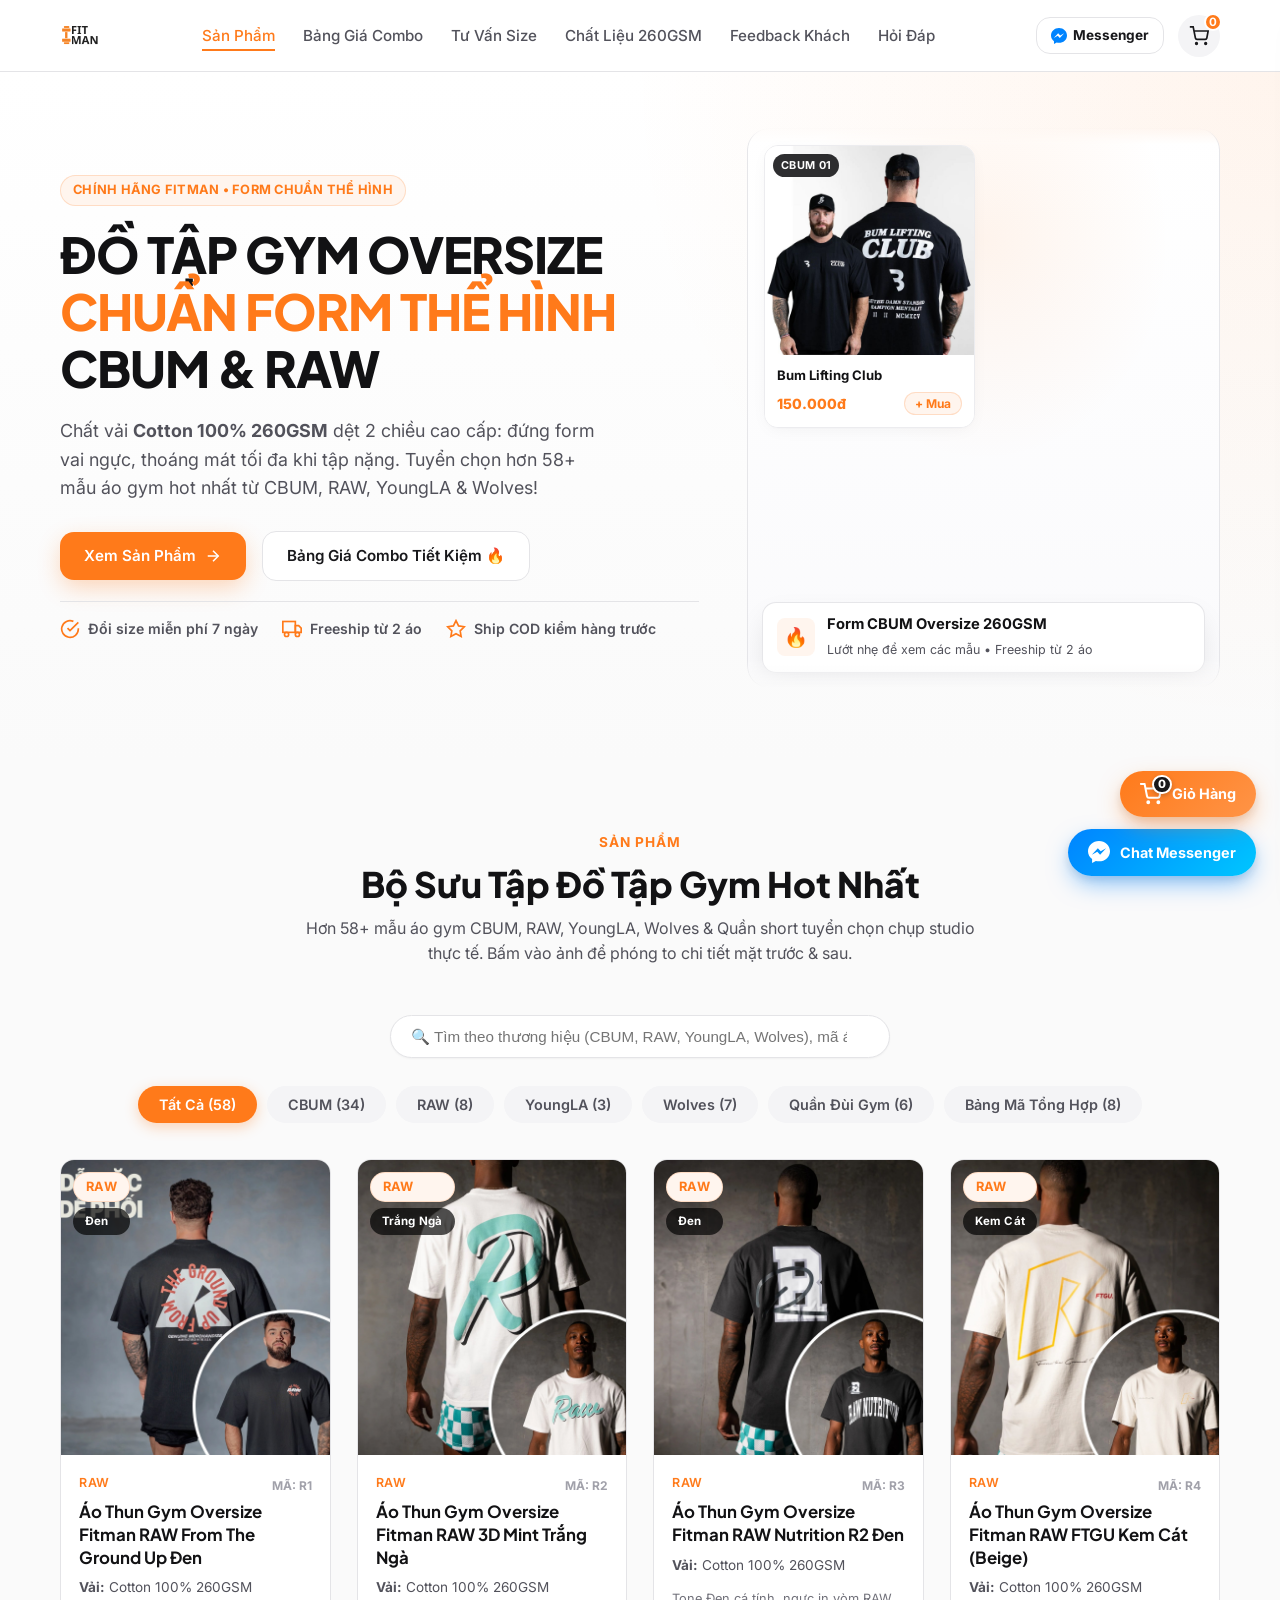
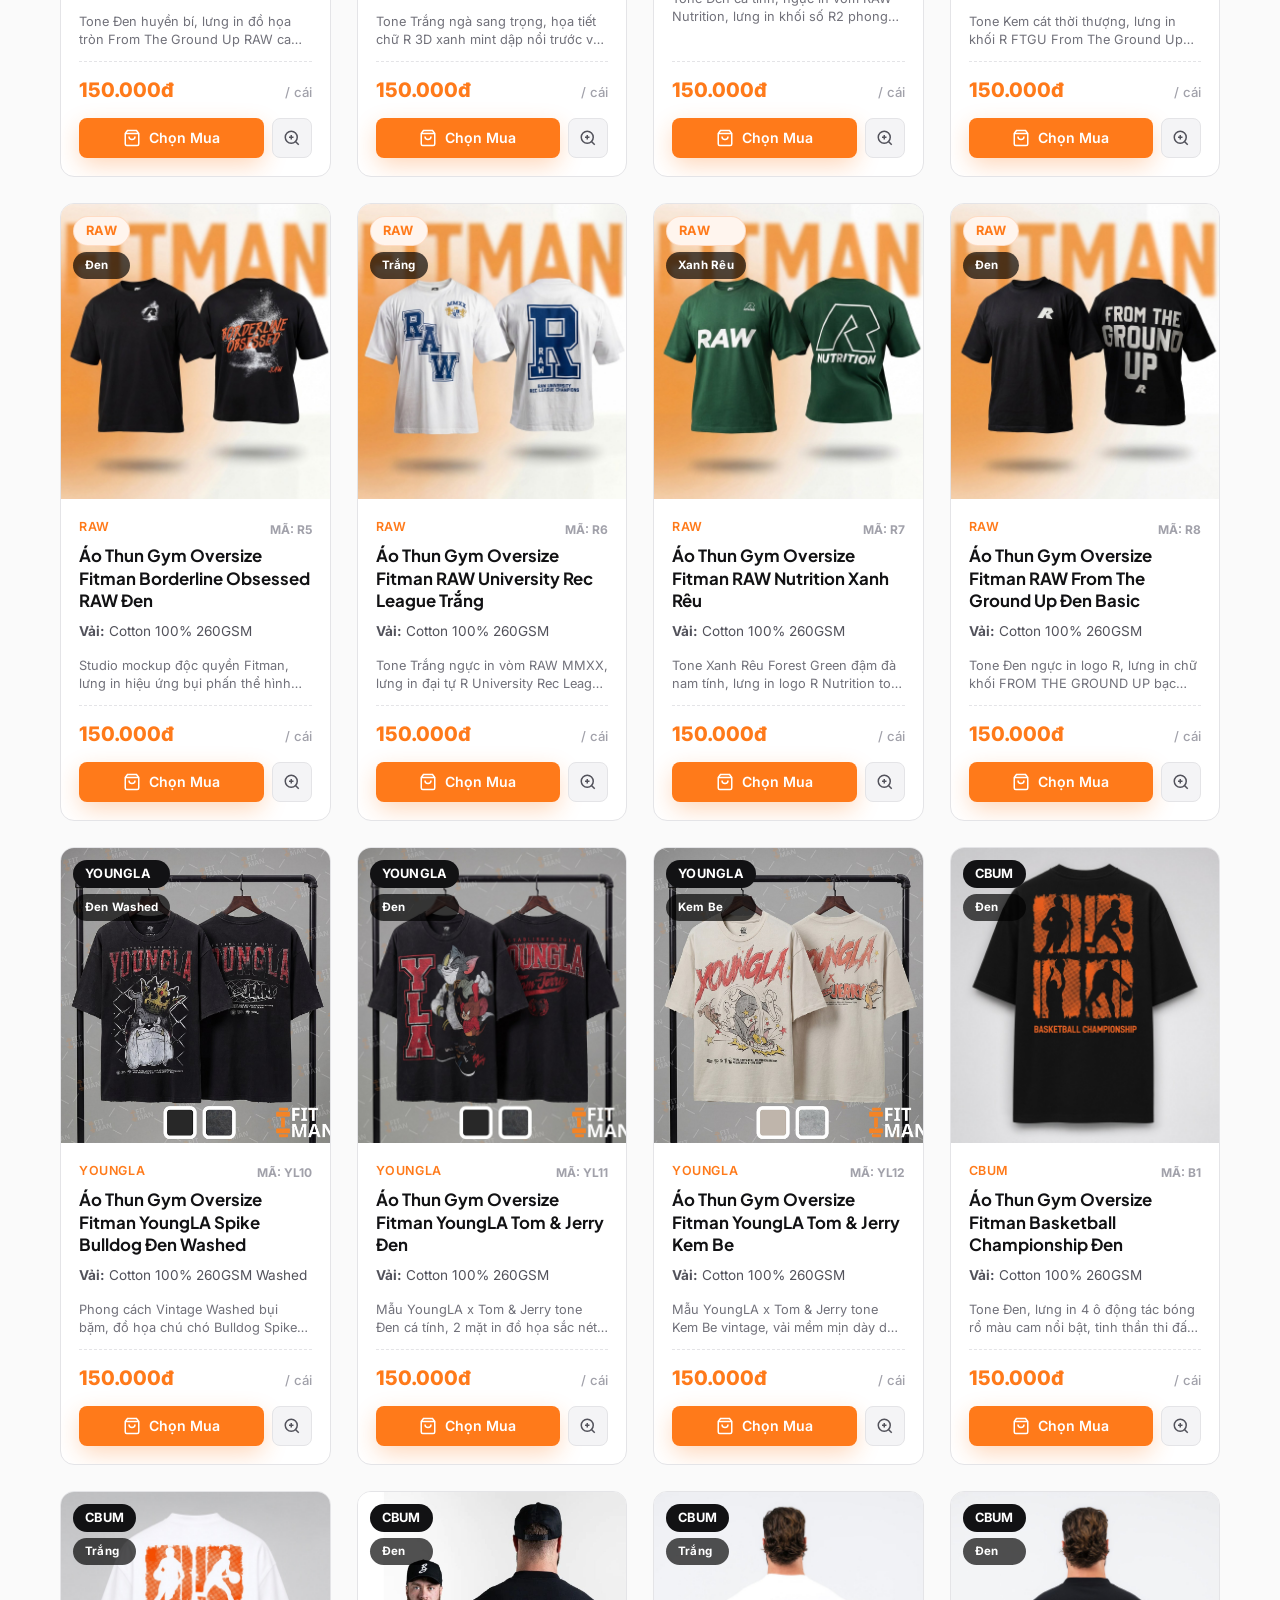
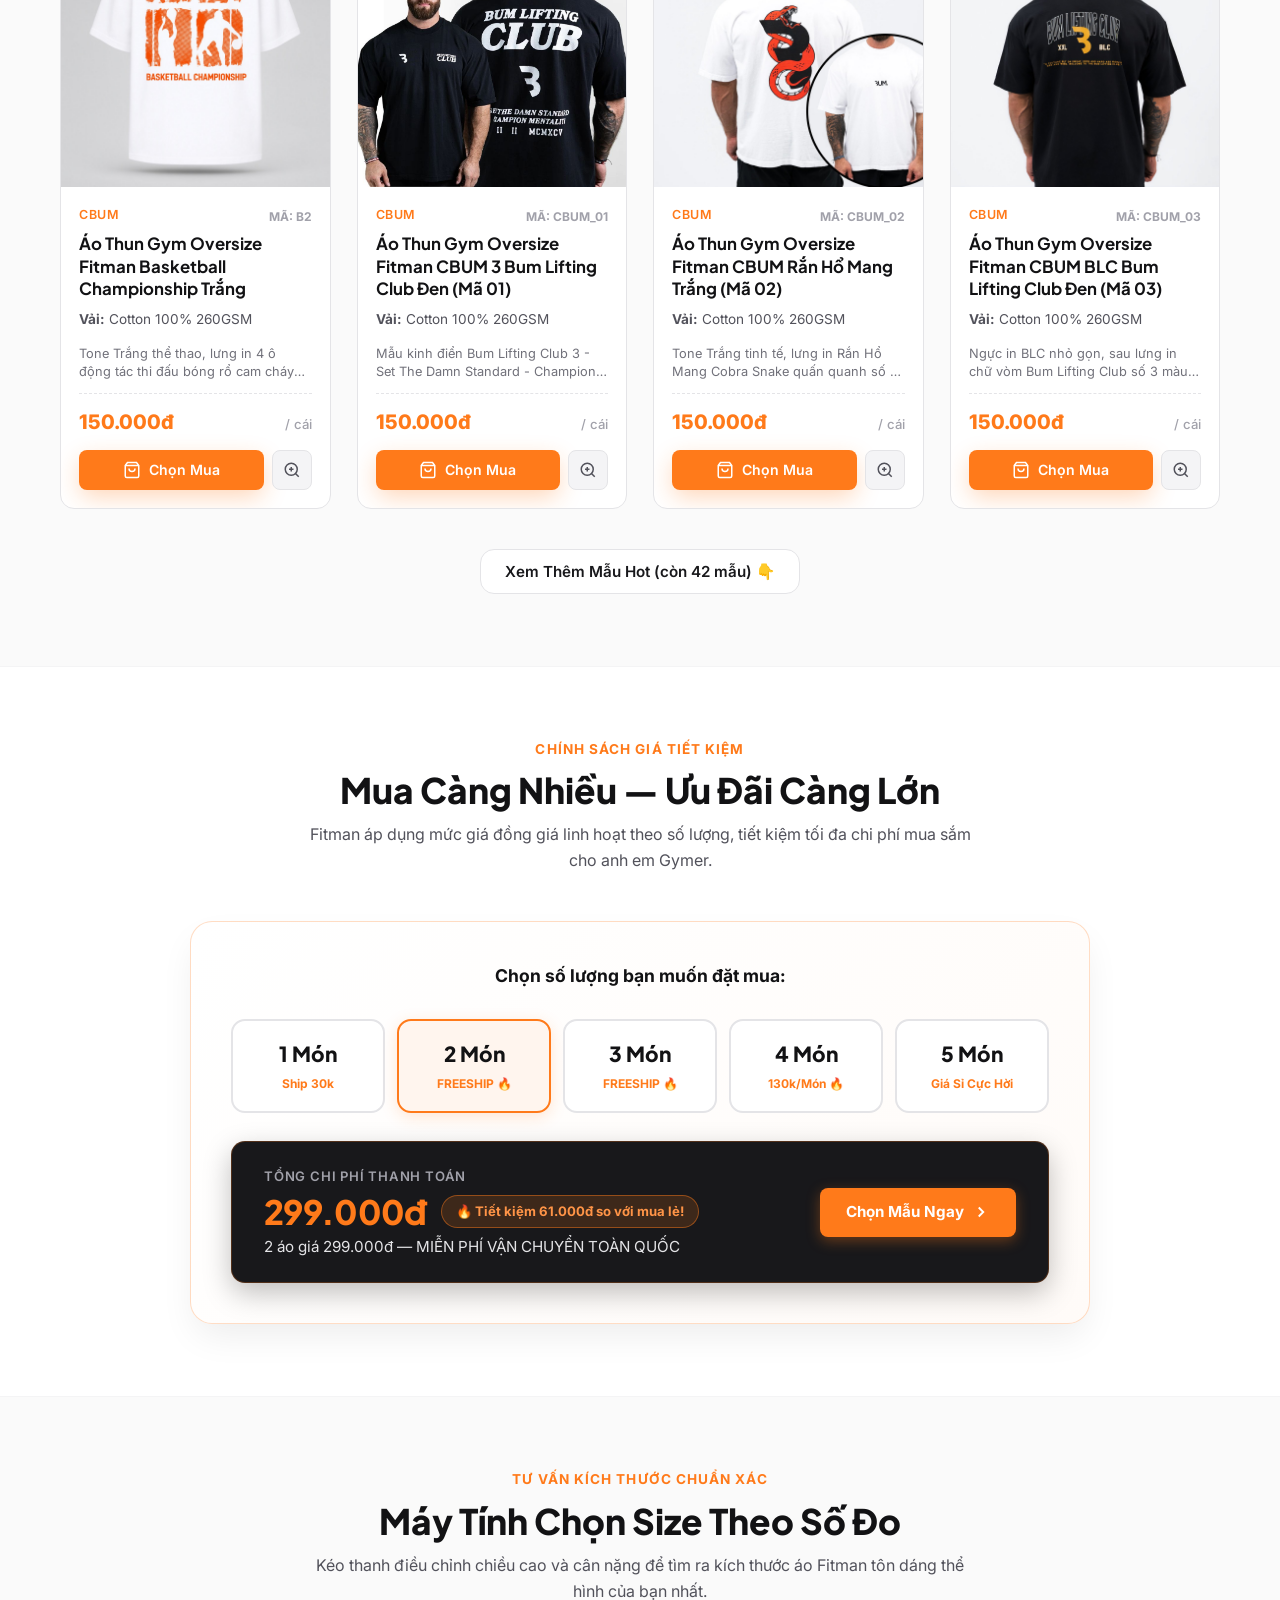
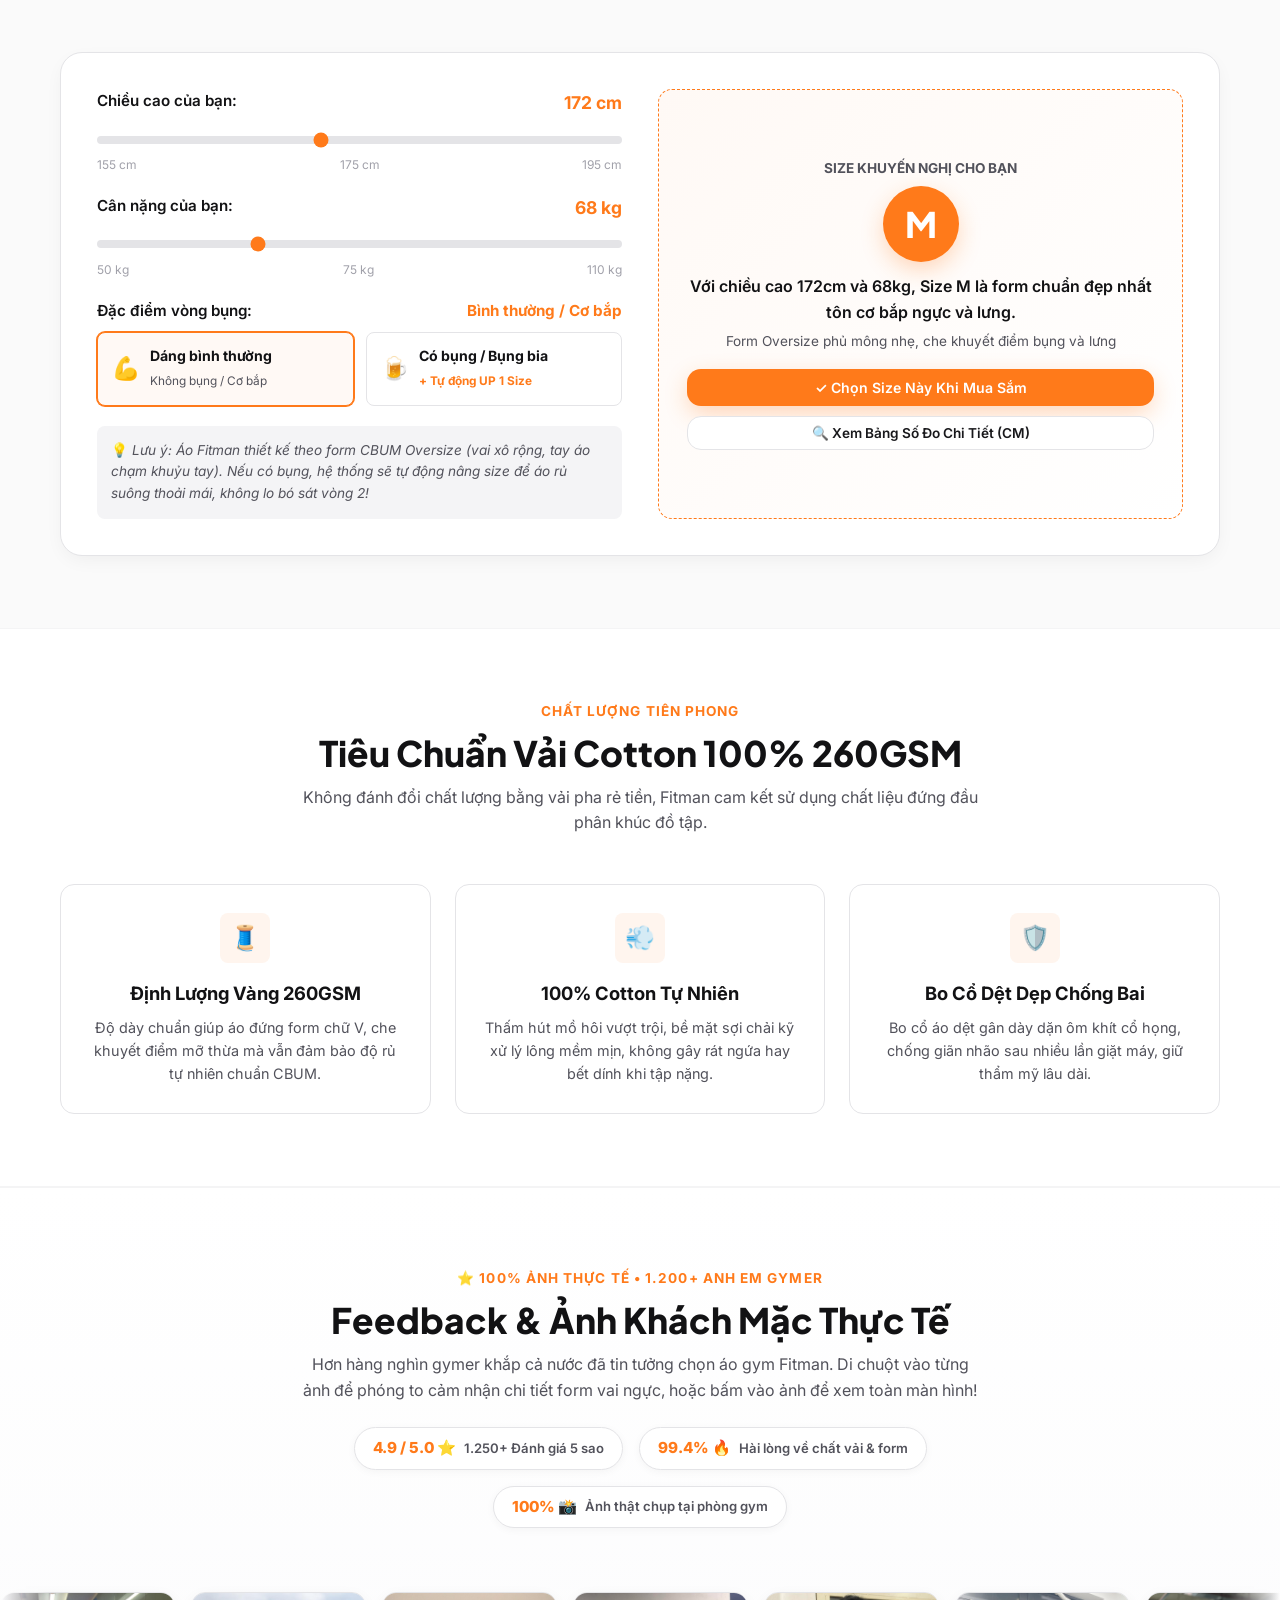
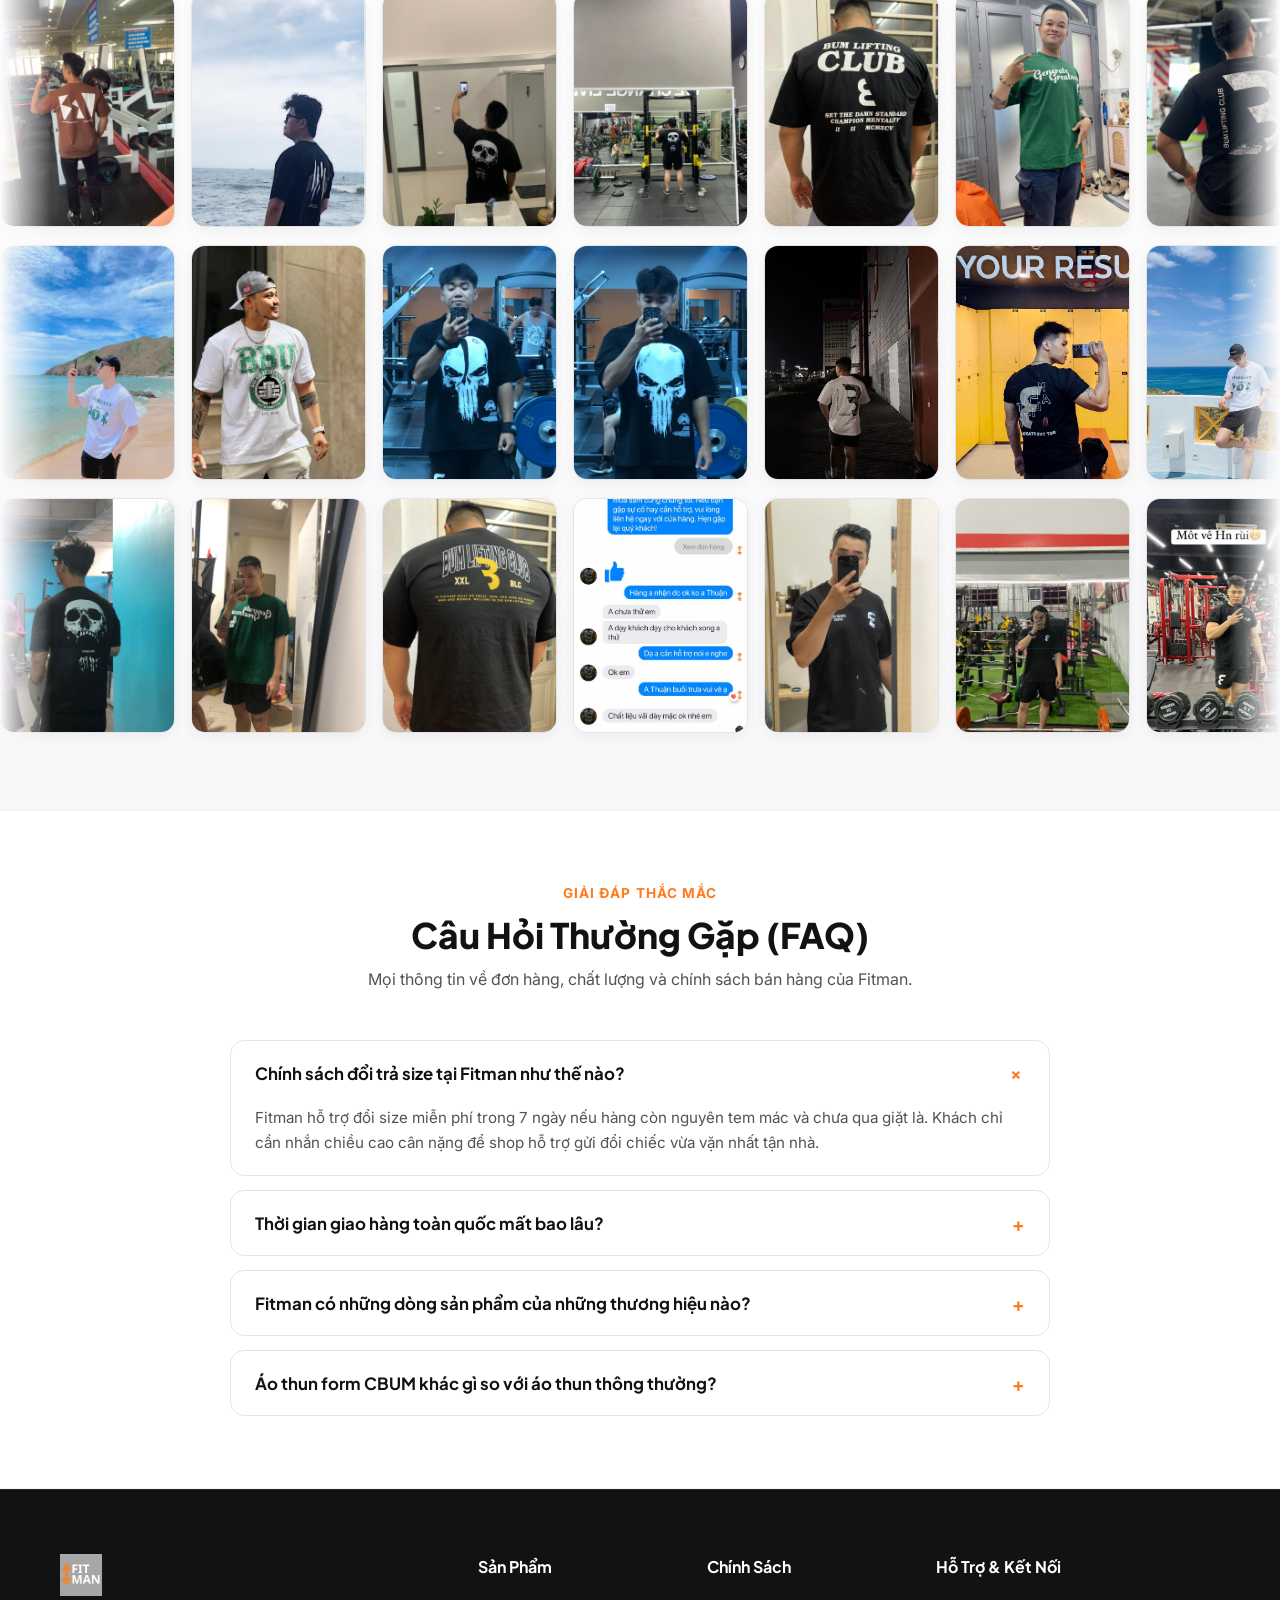
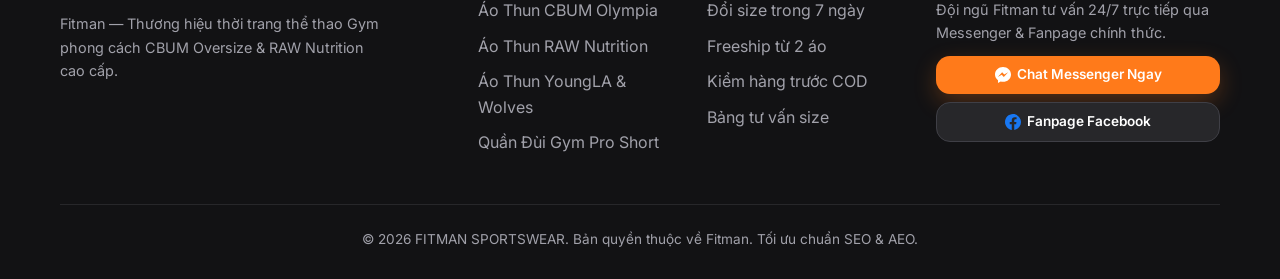
==== commit 21ea720e: "feat(cart): add floating cart button stacked with messenger and fix sticky header" ====
--- a/static/index.html
+++ b/static/index.html
@@ -34,7 +34,7 @@
   <meta name="twitter:image" content="https://chatbot-fitman.onrender.com/static/brand/logo_horizontal_light.png" />
 
   <!-- Stylesheet (Cache-busting version) -->
-  <link rel="stylesheet" href="/static/css/style.css?v=3.0" />
+  <link rel="stylesheet" href="/static/css/style.css?v=3.2" />
 
   <!-- ===================================================================
        SCHEMA.ORG JSON-LD (AEO & AI SEARCH OPTIMIZATION)
@@ -955,11 +955,12 @@
 
       <!-- Danh sách sản phẩm trong đơn -->
       <div style="background: #F8F8FA; border: 1px solid #E4E4E7; border-radius: var(--radius-md); padding: 14px 16px; margin-bottom: 18px;">
-        <div style="display: flex; justify-content: space-between; align-items: center; margin-bottom: 10px;">
+        <div style="display: flex; justify-content: space-between; align-items: center; margin-bottom: 6px;">
           <strong style="font-size: 0.9rem; color: var(--dark);">Sản phẩm đã chọn (<span id="quickOrderQty">0</span> món):</strong>
-          <a href="javascript:void(0)" onclick="closeQuickOrderModal(); openCart();" style="font-size: 0.8rem; color: var(--primary); font-weight: 600;">Sửa giỏ hàng</a>
-        </div>
-        <div id="quickOrderItemsList" style="display: flex; flex-direction: column; gap: 10px; max-height: 180px; overflow-y: auto;">
+          <a href="javascript:void(0)" onclick="closeQuickOrderModal(); openCart();" style="font-size: 0.8rem; color: var(--primary); font-weight: 600;">+ Thêm món khác</a>
+        </div>
+        <p style="font-size: 0.73rem; color: #71717A; margin-bottom: 8px;">💡 Bấm chọn Size trực tiếp từng áo ngay bên dưới (S: &lt;62kg • M: 62-72kg • L: 73-83kg • XL: &gt;83kg/Có bụng):</p>
+        <div id="quickOrderItemsList" style="display: flex; flex-direction: column; gap: 10px; max-height: 200px; overflow-y: auto;">
           <!-- Injected by app.js -->
         </div>
       </div>
@@ -1152,13 +1153,29 @@
     </div>
   </div>
 
-  <!-- Floating Messenger Button (fb.com/fitmanvnn) -->
-  <a href="https://m.me/fitmanvnn" target="_blank" rel="noopener noreferrer" class="floating-messenger-btn" aria-label="Chat Messenger với Fitman fb.com/fitmanvnn">
-    <svg viewBox="0 0 24 24" fill="currentColor"><path d="M12 0C5.373 0 0 4.974 0 11.111c0 3.498 1.744 6.614 4.469 8.654V24l4.088-2.242c1.093.303 2.246.464 3.443.464 6.627 0 12-4.974 12-11.111C24 4.974 18.627 0 12 0zm1.191 14.963l-3.055-3.26-5.963 3.26 6.559-6.963 3.13 3.26 5.888-3.26-6.559 6.963z"/></svg>
-    <span>Chat Messenger</span>
-  </a>
+  <!-- Floating Action Buttons (Cart & Messenger) -->
+  <div class="floating-actions-wrap">
+    <!-- Floating Cart Button -->
+    <button id="floatingCartBtn" class="floating-cart-btn" onclick="openCart()" aria-label="Xem giỏ hàng Fitman">
+      <div class="floating-cart-icon-wrap">
+        <svg viewBox="0 0 24 24" fill="none" stroke="currentColor" stroke-width="2.2" stroke-linecap="round" stroke-linejoin="round">
+          <circle cx="9" cy="21" r="1"></circle>
+          <circle cx="20" cy="21" r="1"></circle>
+          <path d="M1 1h4l2.68 13.39a2 2 0 0 0 2 1.61h9.72a2 2 0 0 0 2-1.61L23 6H6"></path>
+        </svg>
+        <span id="floatingCartBadge" class="floating-cart-badge">0</span>
+      </div>
+      <span class="floating-cart-text">Giỏ Hàng</span>
+    </button>
+
+    <!-- Floating Messenger Button (fb.com/fitmanvnn) -->
+    <a href="https://m.me/fitmanvnn" target="_blank" rel="noopener noreferrer" class="floating-messenger-btn" aria-label="Chat Messenger với Fitman fb.com/fitmanvnn">
+      <svg viewBox="0 0 24 24" fill="currentColor"><path d="M12 0C5.373 0 0 4.974 0 11.111c0 3.498 1.744 6.614 4.469 8.654V24l4.088-2.242c1.093.303 2.246.464 3.443.464 6.627 0 12-4.974 12-11.111C24 4.974 18.627 0 12 0zm1.191 14.963l-3.055-3.26-5.963 3.26 6.559-6.963 3.13 3.26 5.888-3.26-6.559 6.963z"/></svg>
+      <span>Chat Messenger</span>
+    </a>
+  </div>
 
   <!-- Script (Cache-busting version) -->
-  <script src="/static/js/app.js?v=3.0"></script>
+  <script src="/static/js/app.js?v=3.2"></script>
 </body>
 </html>
--- a/static/css/style.css
+++ b/static/css/style.css
@@ -57,7 +57,6 @@
 html {
   scroll-behavior: smooth;
   font-size: 16px;
-  overflow-x: hidden;
 }
 
 body {
@@ -67,7 +66,7 @@
   line-height: 1.6;
   -webkit-font-smoothing: antialiased;
   -moz-osx-font-smoothing: grayscale;
-  overflow-x: hidden;
+  overflow-x: clip;
   width: 100%;
 }
 
@@ -1693,6 +1692,115 @@
   font-size: 1.25rem;
   font-weight: 800;
   color: var(--primary);
+}
+
+/* CART SIZE SELECTOR & QUICK GUIDE */
+.cart-global-size-bar {
+  display: flex;
+  align-items: center;
+  justify-content: space-between;
+  background: #FFF9F5;
+  border: 1px solid rgba(255, 122, 26, 0.25);
+  border-radius: var(--radius-sm);
+  padding: 8px 12px;
+  margin-bottom: 8px;
+}
+.cart-global-size-label {
+  font-size: 0.76rem;
+  font-weight: 700;
+  color: var(--dark);
+}
+.cart-item-size-wrap {
+  display: flex;
+  align-items: center;
+  gap: 6px;
+  margin-top: 4px;
+}
+.cart-size-label {
+  font-size: 0.72rem;
+  font-weight: 700;
+  color: var(--text-sub);
+}
+.cart-size-pills {
+  display: inline-flex;
+  align-items: center;
+  gap: 4px;
+}
+.cart-size-pill {
+  width: 28px;
+  height: 25px;
+  display: inline-flex;
+  align-items: center;
+  justify-content: center;
+  border: 1.5px solid #D4D4D8;
+  border-radius: 5px;
+  background: #FFFFFF;
+  color: var(--dark);
+  font-size: 0.75rem;
+  font-weight: 800;
+  cursor: pointer;
+  transition: all 0.18s ease;
+  padding: 0;
+}
+.cart-size-pill:hover {
+  border-color: var(--primary);
+  color: var(--primary);
+  background: var(--primary-light);
+}
+.cart-size-pill.active {
+  border-color: var(--primary);
+  background: var(--primary);
+  color: #FFFFFF;
+  box-shadow: 0 2px 6px rgba(255, 122, 26, 0.35);
+}
+
+.cart-size-guide-box {
+  background: #FFFBF8;
+  border: 1px solid rgba(255, 122, 26, 0.25);
+  border-radius: var(--radius-md);
+  padding: 12px 14px;
+  margin-top: 10px;
+}
+.cart-size-guide-header {
+  display: flex;
+  align-items: center;
+  gap: 6px;
+  font-size: 0.8rem;
+  font-weight: 800;
+  color: var(--primary);
+  margin-bottom: 8px;
+}
+.cart-size-guide-grid {
+  display: grid;
+  grid-template-columns: 1fr 1fr;
+  gap: 6px;
+  font-size: 0.72rem;
+  color: var(--text-main);
+  background: #FFFFFF;
+  padding: 8px 10px;
+  border-radius: 6px;
+  border: 1px solid rgba(228, 228, 231, 0.8);
+}
+.size-hint-item strong {
+  color: var(--dark);
+}
+.cart-belly-hint {
+  margin-top: 8px;
+  font-size: 0.72rem;
+  color: #52525B;
+  line-height: 1.4;
+}
+.cart-size-calc-link {
+  display: inline-block;
+  margin-top: 6px;
+  font-size: 0.74rem;
+  font-weight: 700;
+  color: var(--primary);
+  text-decoration: underline;
+  cursor: pointer;
+}
+.cart-size-calc-link:hover {
+  color: var(--primary-hover);
 }
 
 /* ===================================================================
@@ -2398,12 +2506,91 @@
   flex-wrap: wrap;
 }
 
-/* Floating Messenger Button */
-.floating-messenger-btn {
+/* ===================================================================
+   FLOATING ACTION BUTTONS (CART & MESSENGER)
+   =================================================================== */
+.floating-actions-wrap {
   position: fixed;
   bottom: 24px;
   right: 24px;
-  z-index: 999;
+  z-index: 1400;
+  display: flex;
+  flex-direction: column;
+  align-items: flex-end;
+  gap: 12px;
+  pointer-events: none;
+}
+.floating-actions-wrap > * {
+  pointer-events: auto;
+}
+
+/* Floating Cart Button */
+.floating-cart-btn {
+  display: flex;
+  align-items: center;
+  gap: 10px;
+  background: linear-gradient(135deg, #FF7A1A 0%, #FF9447 100%);
+  color: #FFFFFF;
+  padding: 12px 20px;
+  border-radius: var(--radius-full);
+  box-shadow: 0 10px 25px -4px rgba(255, 122, 26, 0.5), 0 4px 10px rgba(0, 0, 0, 0.1);
+  font-weight: 700;
+  font-size: 0.9rem;
+  border: none;
+  cursor: pointer;
+  transition: all 0.25s cubic-bezier(0.16, 1, 0.3, 1);
+  position: relative;
+  text-decoration: none;
+}
+.floating-cart-btn:hover {
+  transform: translateY(-3px) scale(1.04);
+  box-shadow: 0 16px 32px -4px rgba(255, 122, 26, 0.65);
+  color: #FFFFFF;
+}
+.floating-cart-btn.has-items {
+  animation: cartPulse 2.4s infinite;
+}
+@keyframes cartPulse {
+  0%, 100% {
+    box-shadow: 0 10px 25px -4px rgba(255, 122, 26, 0.5), 0 4px 10px rgba(0, 0, 0, 0.1);
+  }
+  50% {
+    box-shadow: 0 12px 30px 2px rgba(255, 122, 26, 0.75), 0 0 0 5px rgba(255, 122, 26, 0.25);
+  }
+}
+
+.floating-cart-icon-wrap {
+  position: relative;
+  display: flex;
+  align-items: center;
+  justify-content: center;
+}
+.floating-cart-icon-wrap svg {
+  flex-shrink: 0;
+  width: 22px;
+  height: 22px;
+}
+.floating-cart-badge {
+  position: absolute;
+  top: -8px;
+  right: -10px;
+  background: #18181B;
+  color: #FFFFFF;
+  font-size: 0.72rem;
+  font-weight: 800;
+  min-width: 19px;
+  height: 19px;
+  border-radius: 999px;
+  display: inline-flex;
+  align-items: center;
+  justify-content: center;
+  padding: 0 4px;
+  border: 2px solid #FFFFFF;
+  box-shadow: 0 2px 5px rgba(0, 0, 0, 0.2);
+}
+
+/* Floating Messenger Button */
+.floating-messenger-btn {
   display: flex;
   align-items: center;
   gap: 10px;
@@ -2417,13 +2604,11 @@
   text-decoration: none;
   transition: all 0.25s cubic-bezier(0.16, 1, 0.3, 1);
 }
-
 .floating-messenger-btn:hover {
   transform: translateY(-3px) scale(1.04);
   box-shadow: 0 16px 32px -4px rgba(0, 132, 255, 0.65);
   color: #FFFFFF;
 }
-
 .floating-messenger-btn svg {
   flex-shrink: 0;
   width: 22px;
@@ -2449,13 +2634,34 @@
     justify-content: center;
     width: 100%;
   }
+  .floating-actions-wrap {
+    bottom: 20px;
+    right: 18px;
+    gap: 12px;
+  }
+  .floating-cart-btn span.floating-cart-text {
+    display: none;
+  }
+  .floating-cart-btn {
+    width: 52px;
+    height: 52px;
+    padding: 0;
+    justify-content: center;
+    border-radius: 50%;
+  }
+  .floating-cart-badge {
+    top: -4px;
+    right: -4px;
+  }
   .floating-messenger-btn span {
     display: none;
   }
   .floating-messenger-btn {
-    padding: 14px;
-    bottom: 20px;
-    right: 20px;
+    width: 52px;
+    height: 52px;
+    padding: 0;
+    justify-content: center;
+    border-radius: 50%;
   }
 }
 
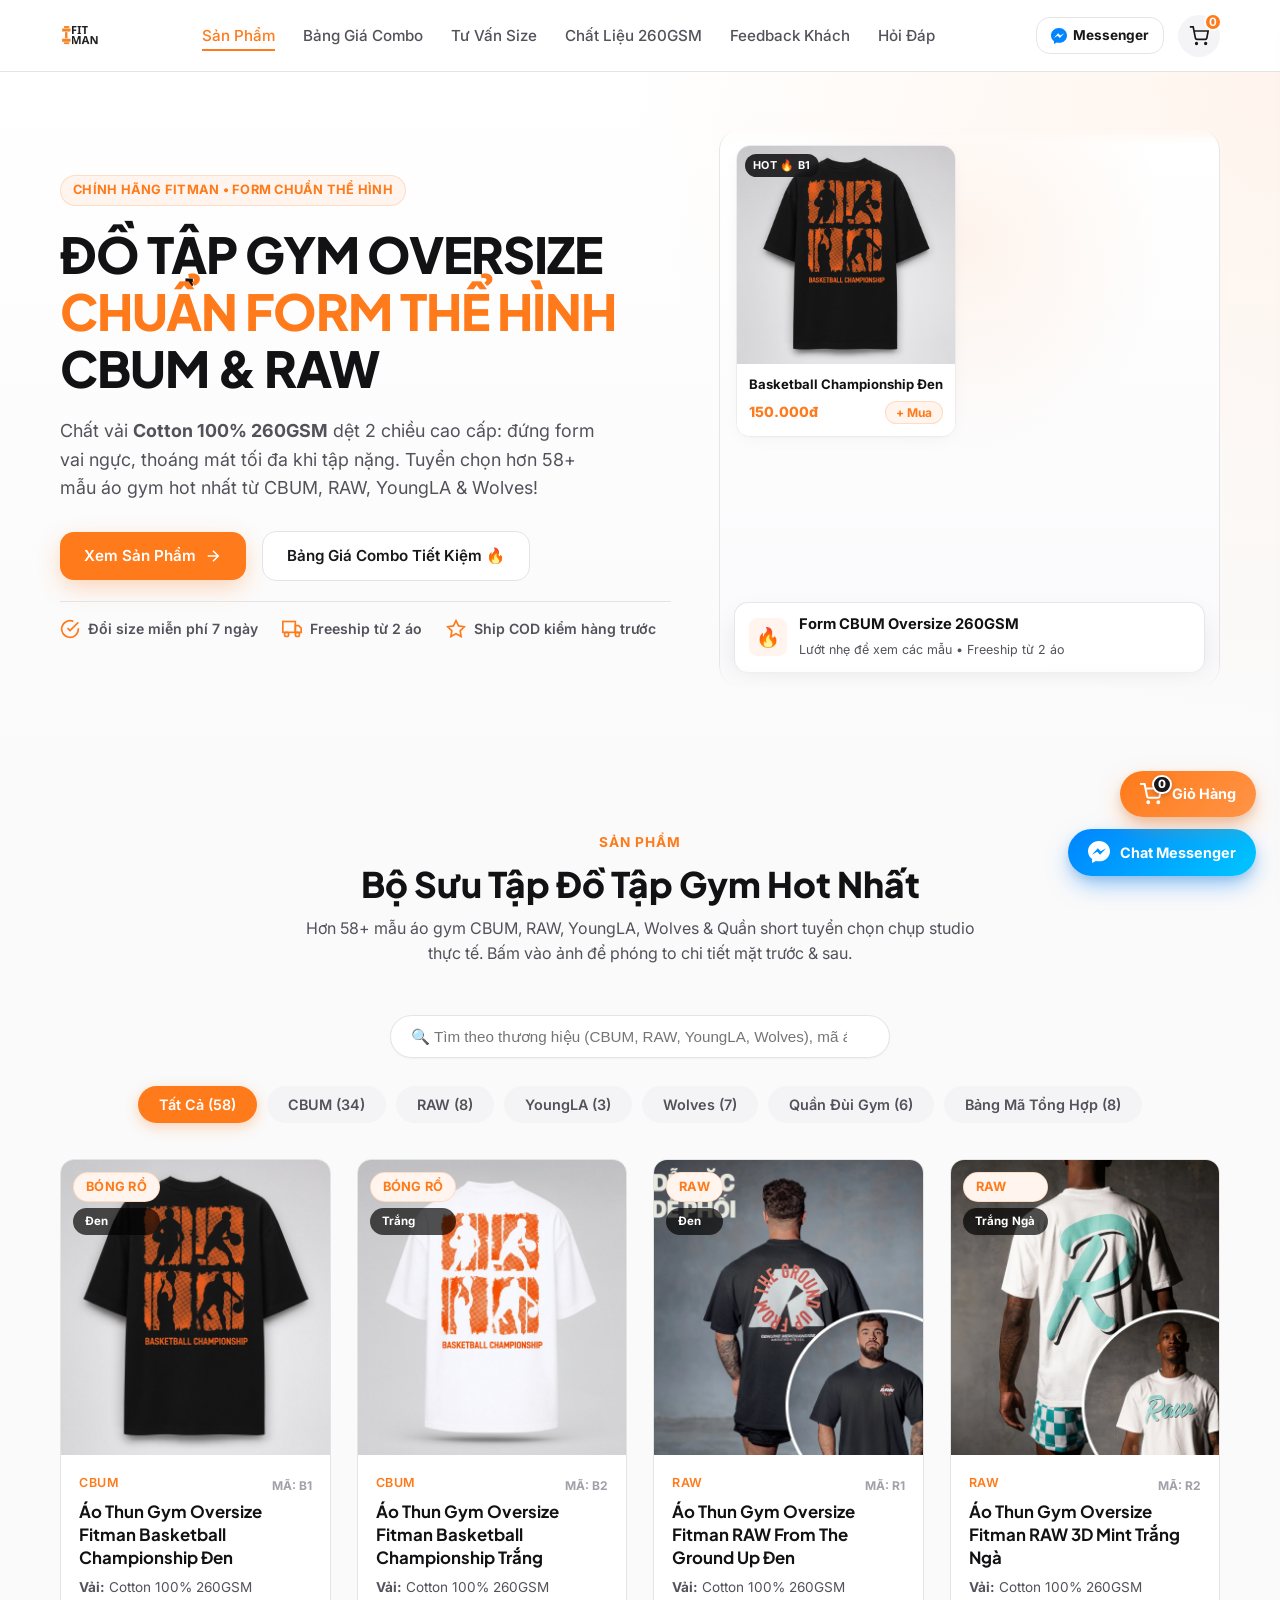
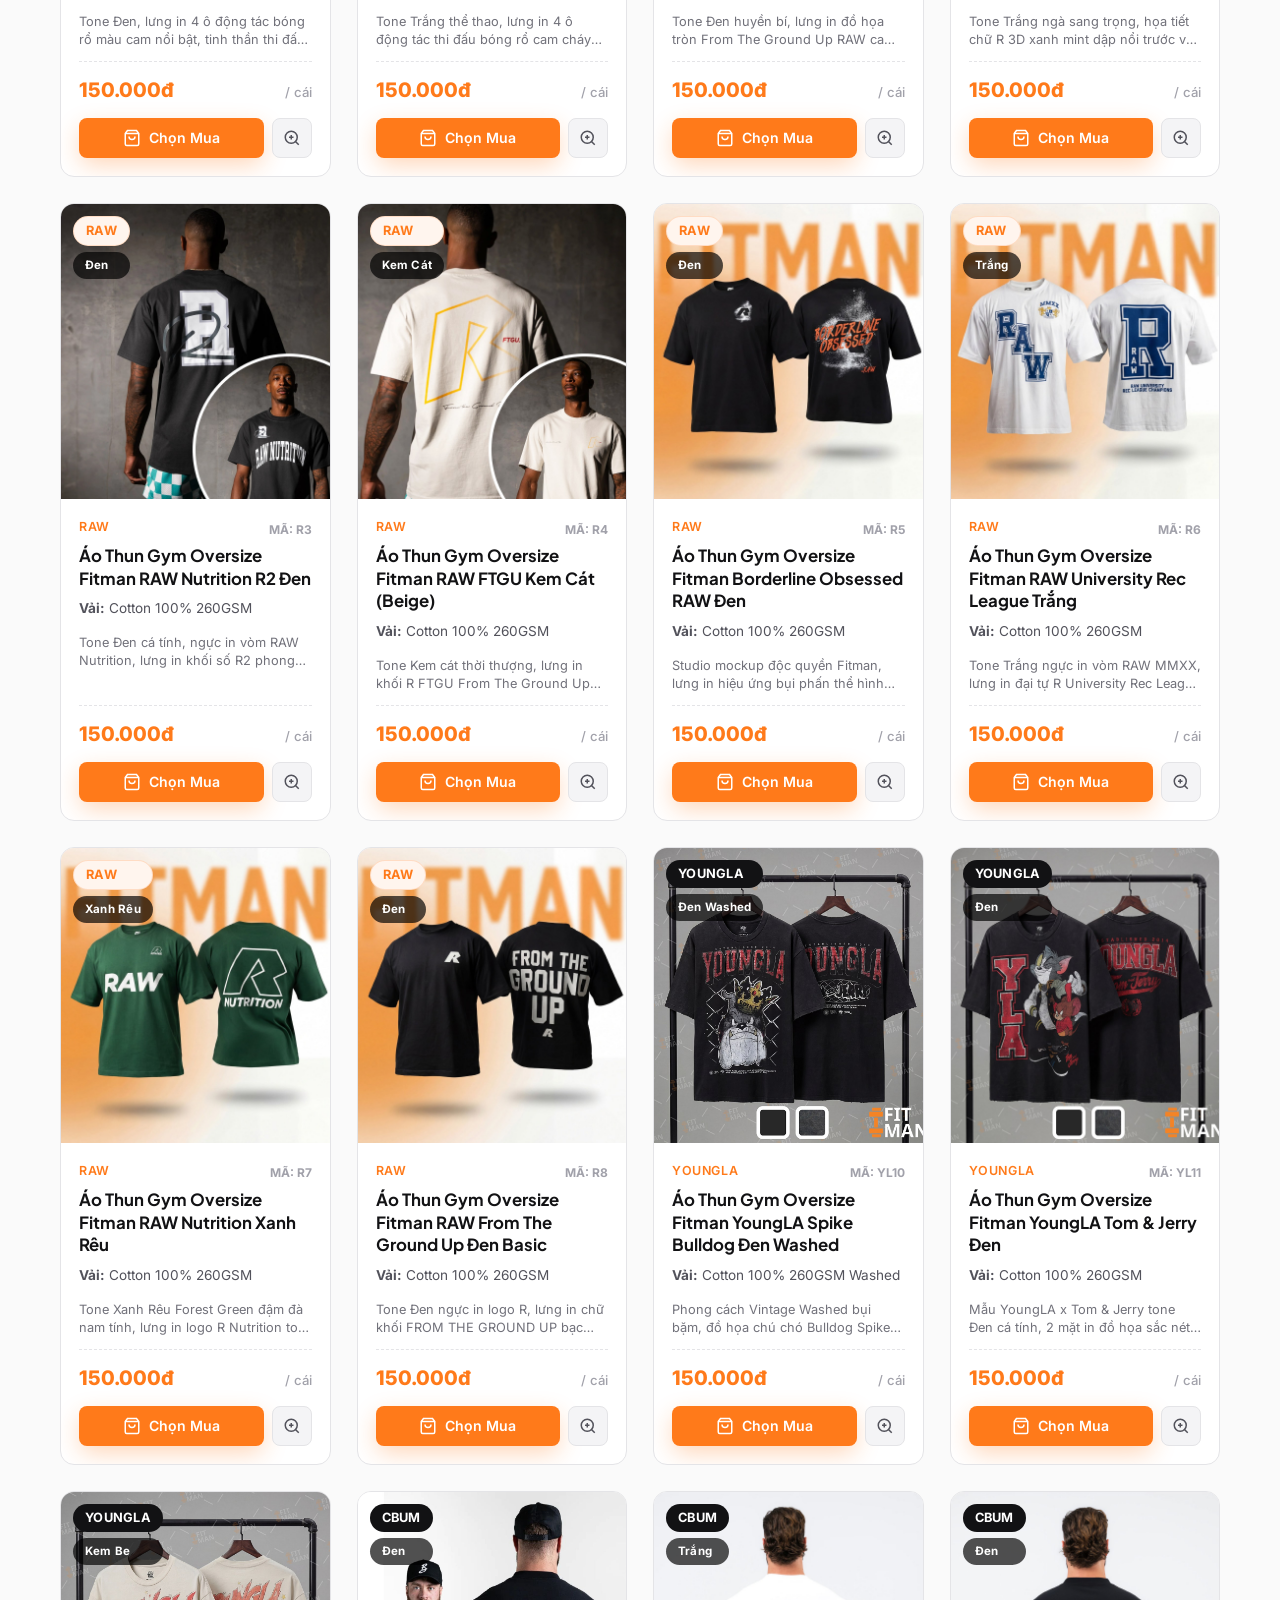
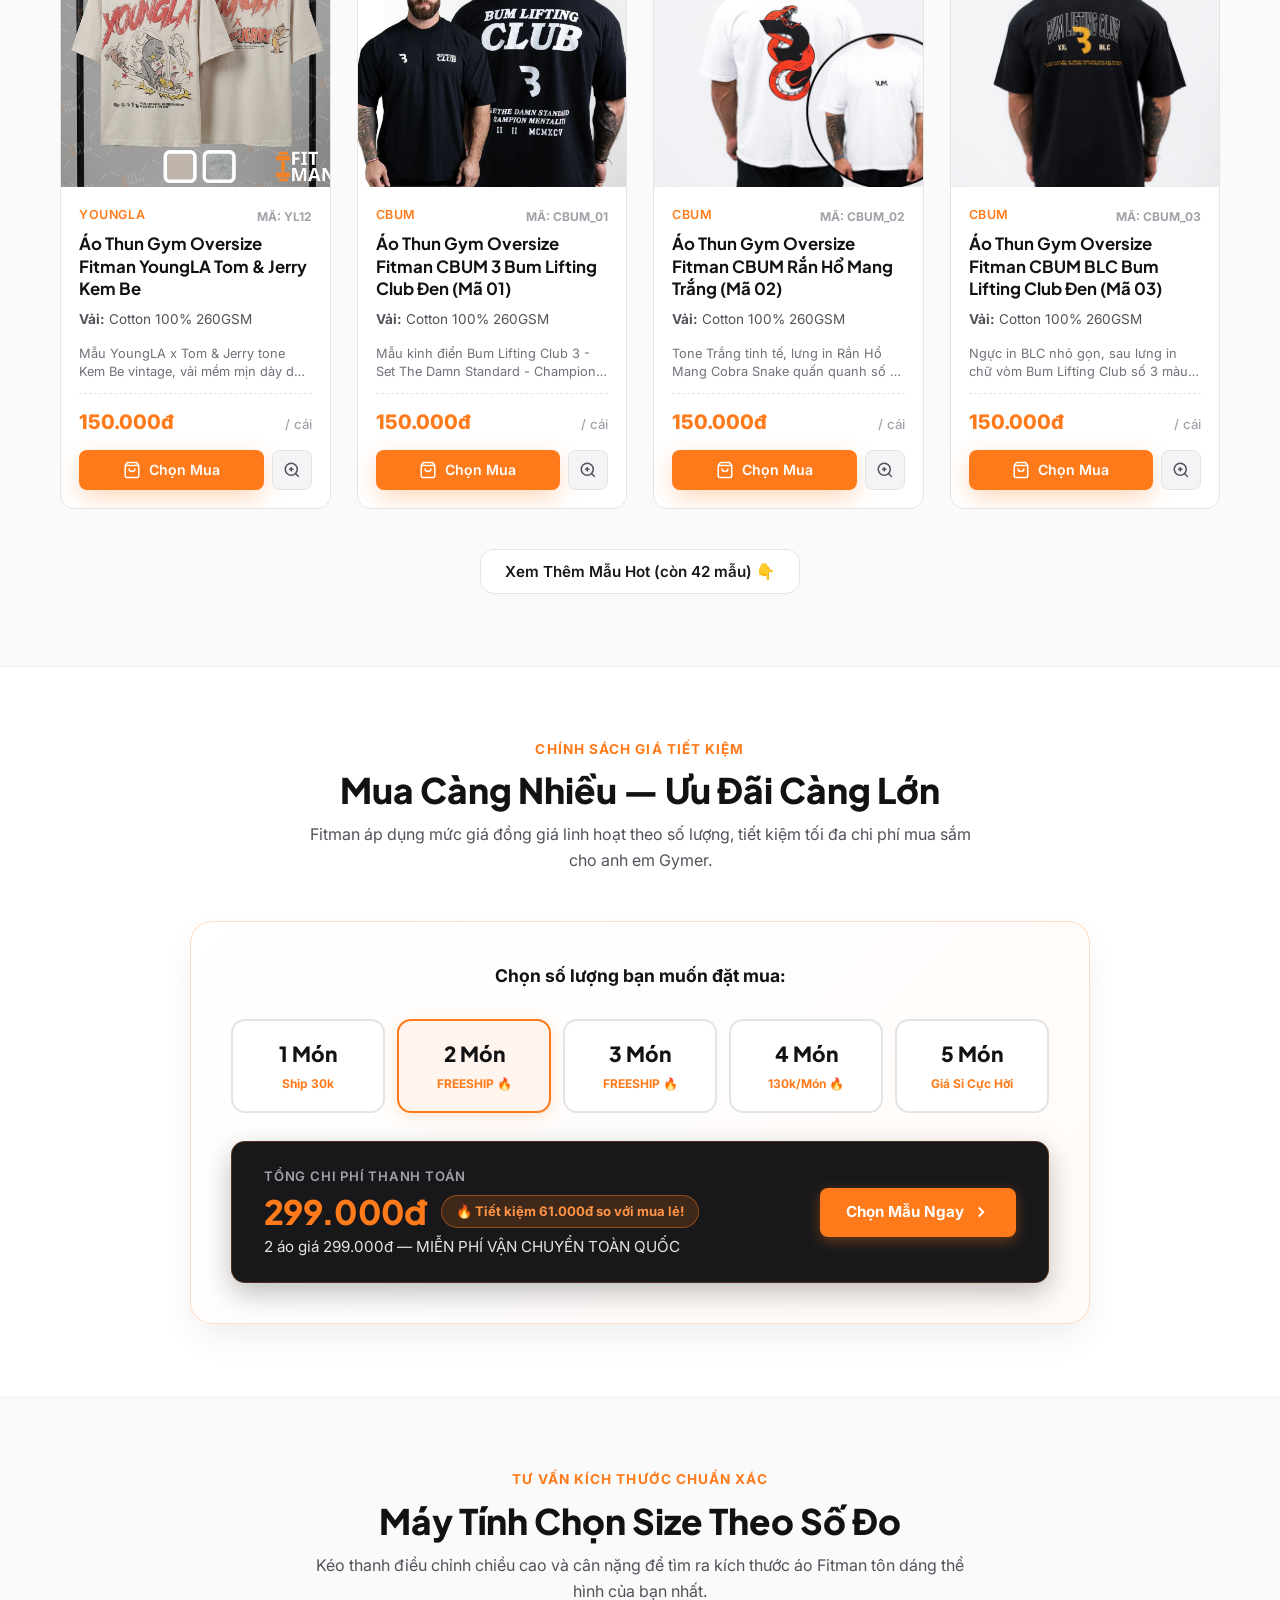
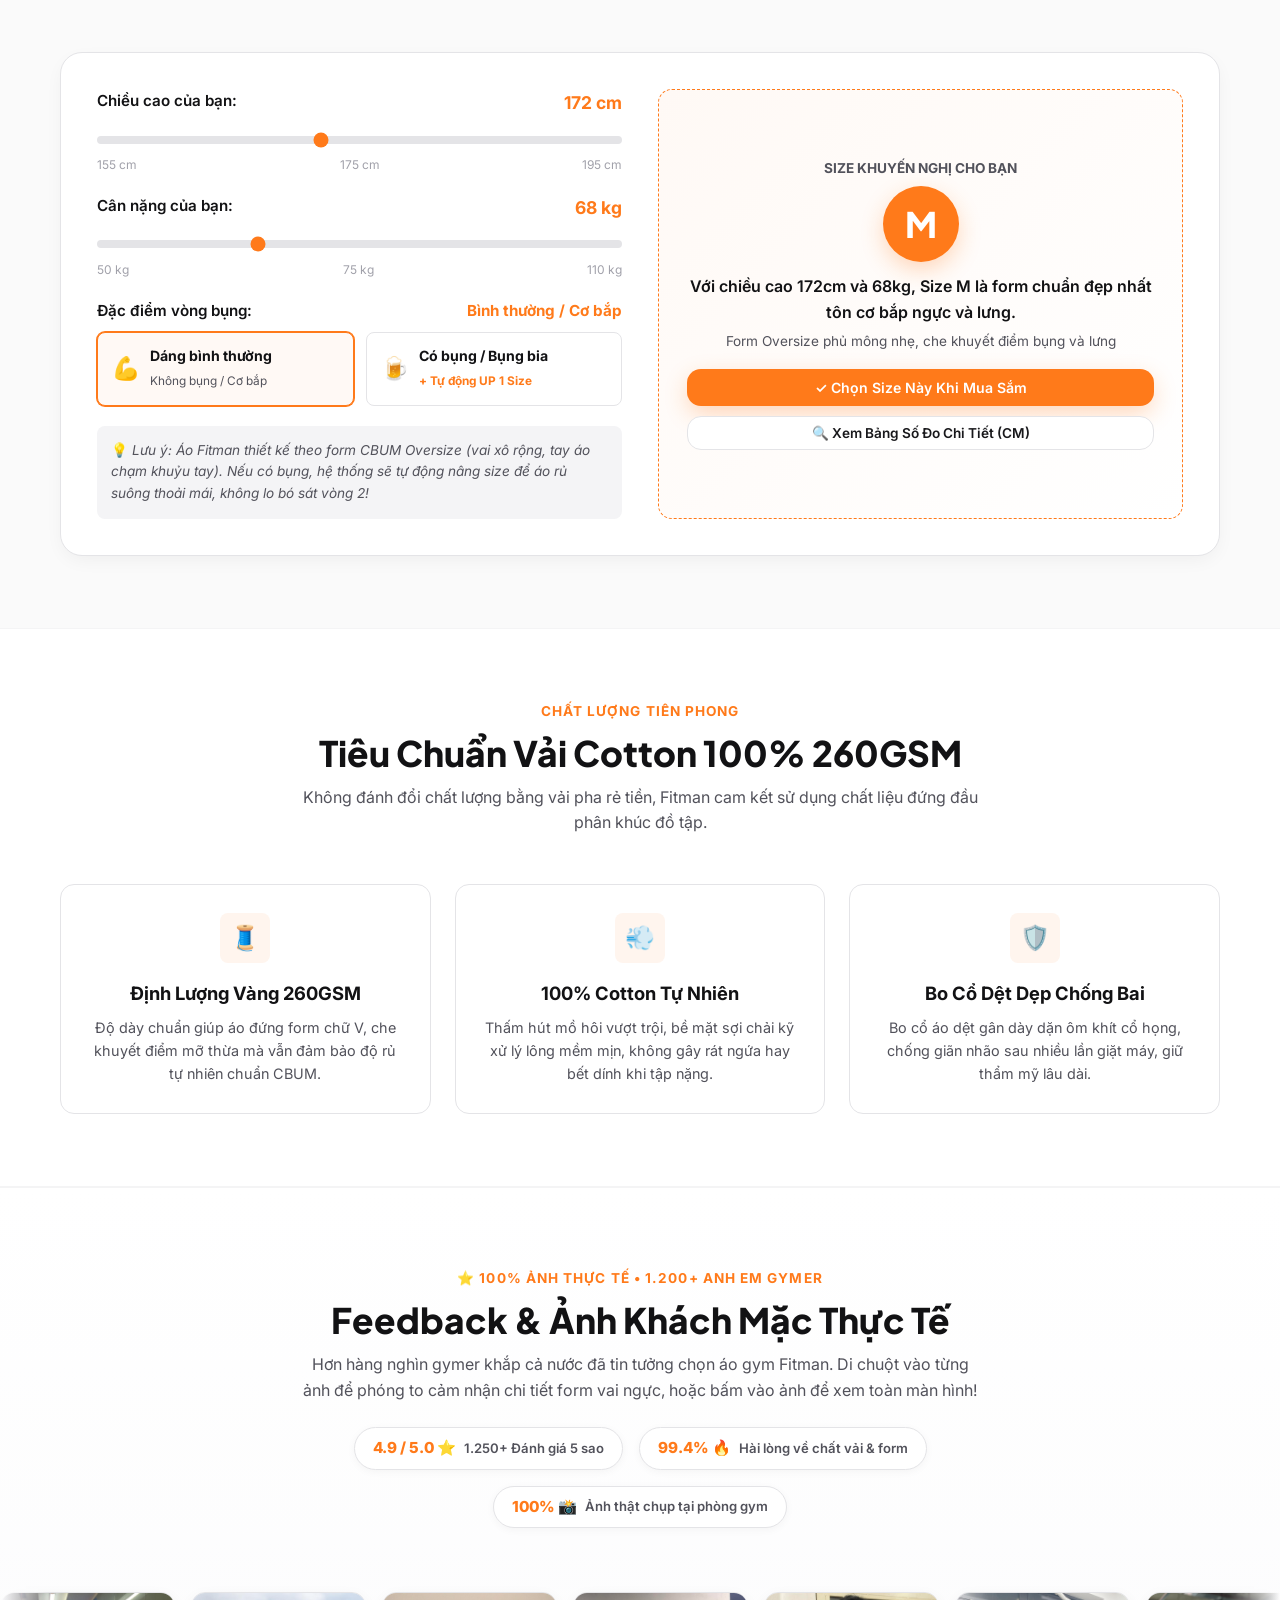
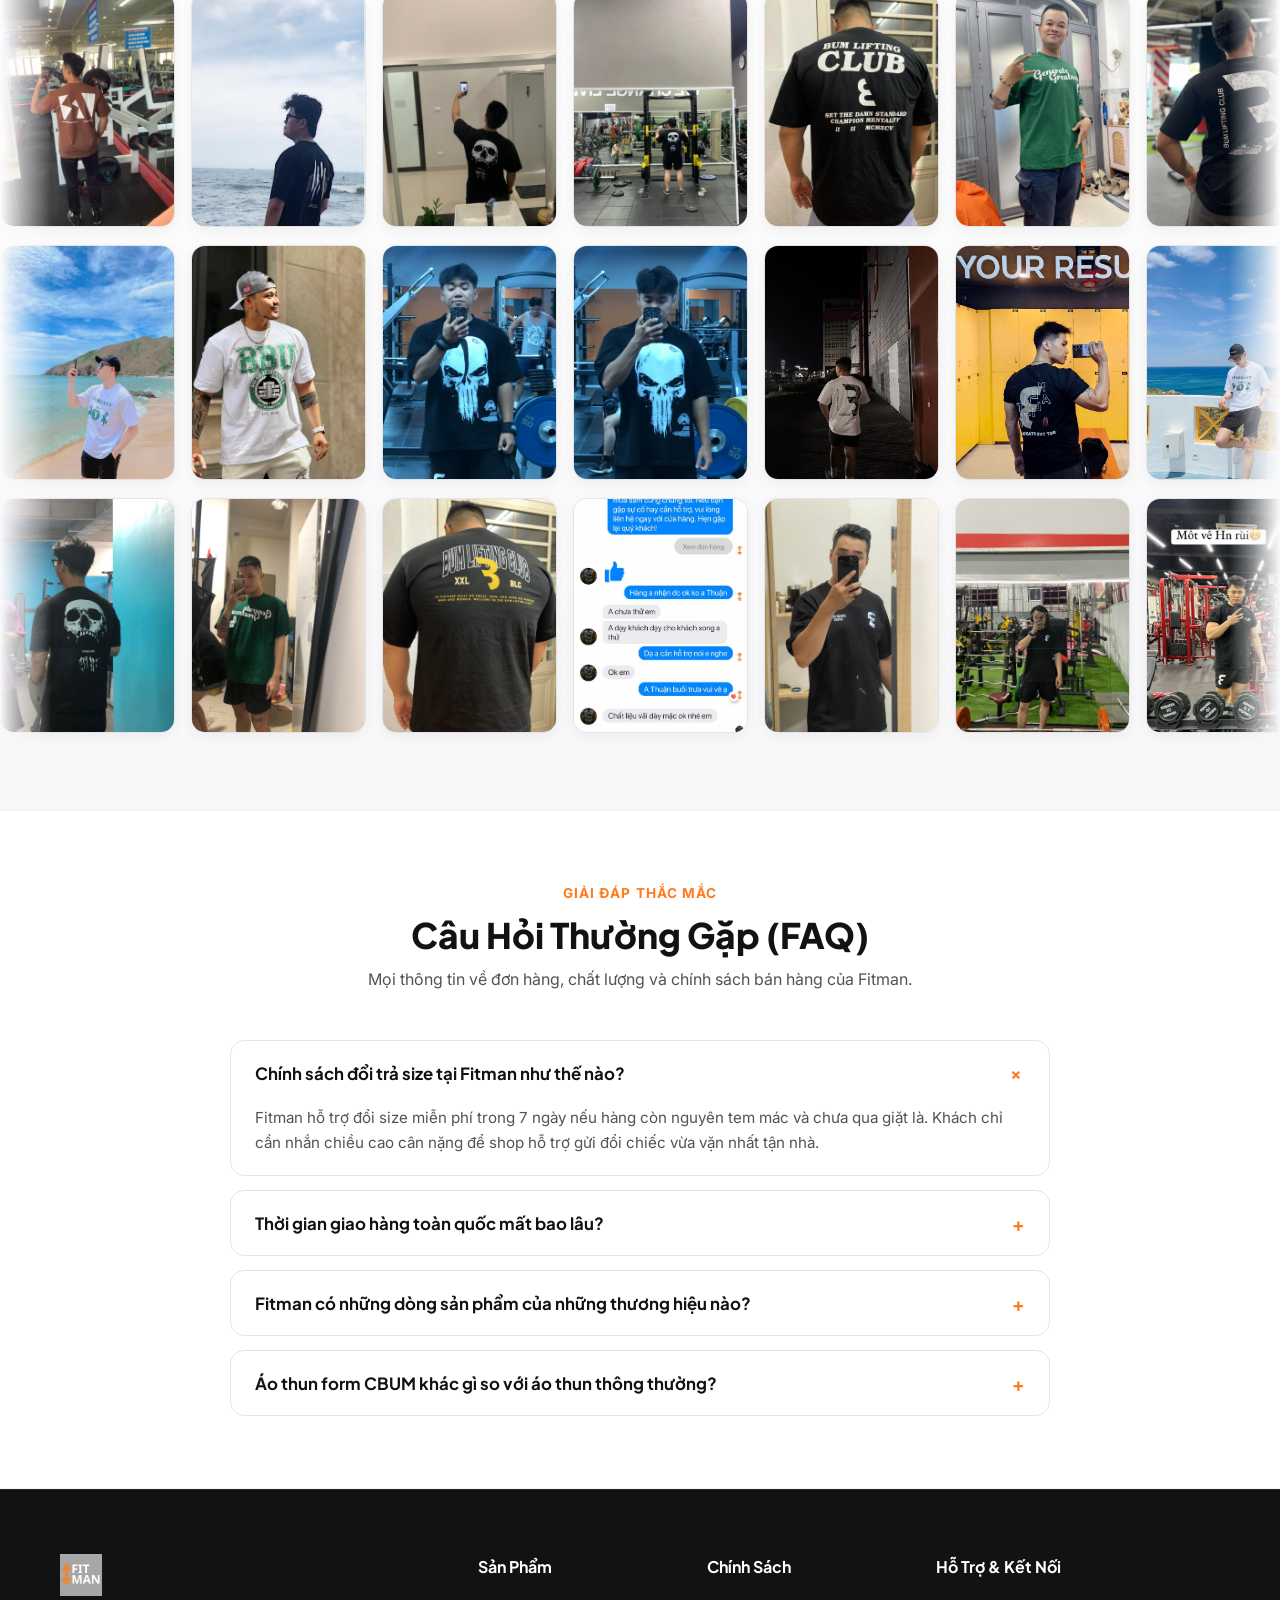
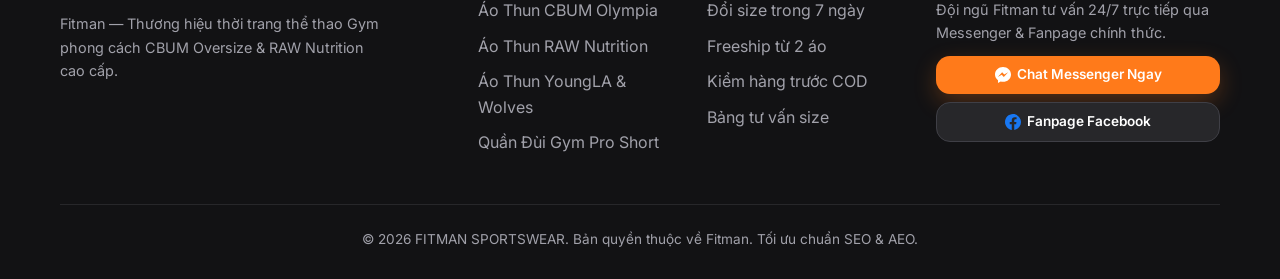
==== commit 8ba586f7: "feat(web): prioritize basketball jersey products to the top of hero showcase and catalog grid" ====
--- a/static/index.html
+++ b/static/index.html
@@ -224,20 +224,35 @@
               <!-- Item 1 (Trái 1) -->
               <div class="hero-shirt-card is-visible" data-order="1">
                 <div class="shirt-card-media">
-                  <img src="/static/products/items/ao-gym-cbum-ma-01-bum-lifting-club-den.jpg" alt="Áo Gym CBUM 01 Bum Lifting Club" />
+                  <img src="/static/products/items/ao-gym-mau-moi-b1-basketball-den.jpg" alt="Áo Gym Bóng Rổ Basketball B1" />
+                  <span class="shirt-tag">HOT 🔥 B1</span>
+                </div>
+                <div class="shirt-card-body">
+                  <h4 class="shirt-name">Basketball Championship Đen</h4>
+                  <div class="shirt-meta">
+                    <span class="shirt-price">150.000đ</span>
+                    <button class="shirt-quick-buy" onclick="addToCart('B1')" title="Chọn mua ngay">+ Mua</button>
+                  </div>
+                </div>
+              </div>
+
+              <!-- Item 3 (Trái 2) -->
+              <div class="hero-shirt-card" data-order="3">
+                <div class="shirt-card-media">
+                  <img src="/static/products/items/ao-gym-cbum-ma-01-bum-lifting-club-den.jpg" alt="Áo Gym CBUM 01 Bum Lifting Club" loading="lazy" />
                   <span class="shirt-tag">CBUM 01</span>
                 </div>
                 <div class="shirt-card-body">
                   <h4 class="shirt-name">Bum Lifting Club</h4>
                   <div class="shirt-meta">
                     <span class="shirt-price">150.000đ</span>
-                    <button class="shirt-quick-buy" onclick="addToCart('MA-01')" title="Chọn mua ngay">+ Mua</button>
+                    <button class="shirt-quick-buy" onclick="addToCart('CBUM_01')" title="Chọn mua ngay">+ Mua</button>
                   </div>
                 </div>
               </div>
 
-              <!-- Item 3 (Trái 2) -->
-              <div class="hero-shirt-card" data-order="3">
+              <!-- Item 5 (Trái 3) -->
+              <div class="hero-shirt-card" data-order="5">
                 <div class="shirt-card-media">
                   <img src="/static/products/items/ao-gym-mau-moi-r1-from-the-ground-up-den.jpg" alt="Áo Gym RAW R1 From The Ground Up" loading="lazy" />
                   <span class="shirt-tag">RAW R1</span>
@@ -250,21 +265,6 @@
                   </div>
                 </div>
               </div>
-
-              <!-- Item 5 (Trái 3) -->
-              <div class="hero-shirt-card" data-order="5">
-                <div class="shirt-card-media">
-                  <img src="/static/products/items/ao-gym-wolves-w1-punisher-den.jpg" alt="Áo Gym Wolves W1 Punisher" loading="lazy" />
-                  <span class="shirt-tag">WOLVES W1</span>
-                </div>
-                <div class="shirt-card-body">
-                  <h4 class="shirt-name">Punisher Gym Beast</h4>
-                  <div class="shirt-meta">
-                    <span class="shirt-price">150.000đ</span>
-                    <button class="shirt-quick-buy" onclick="addToCart('W1')" title="Chọn mua ngay">+ Mua</button>
-                  </div>
-                </div>
-              </div>
             </div>
 
             <!-- Cột phải (Column Right: Card 2, 4, 6 - So le nhẹ) -->
@@ -272,29 +272,29 @@
               <!-- Item 2 (Phải 1) -->
               <div class="hero-shirt-card is-visible" data-order="2">
                 <div class="shirt-card-media">
-                  <img src="/static/products/items/ao-gym-cbum-ma-02-cobra-snake-trang.jpg" alt="Áo Gym CBUM 02 Cobra Snake" />
+                  <img src="/static/products/items/ao-gym-mau-moi-b2-basketball-trang.jpg" alt="Áo Gym Bóng Rổ Basketball B2" />
+                  <span class="shirt-tag">HOT 🔥 B2</span>
+                </div>
+                <div class="shirt-card-body">
+                  <h4 class="shirt-name">Basketball Championship Trắng</h4>
+                  <div class="shirt-meta">
+                    <span class="shirt-price">150.000đ</span>
+                    <button class="shirt-quick-buy" onclick="addToCart('B2')" title="Chọn mua ngay">+ Mua</button>
+                  </div>
+                </div>
+              </div>
+
+              <!-- Item 4 (Phải 2) -->
+              <div class="hero-shirt-card" data-order="4">
+                <div class="shirt-card-media">
+                  <img src="/static/products/items/ao-gym-cbum-ma-02-cobra-snake-trang.jpg" alt="Áo Gym CBUM 02 Cobra Snake" loading="lazy" />
                   <span class="shirt-tag">CBUM 02</span>
                 </div>
                 <div class="shirt-card-body">
                   <h4 class="shirt-name">Cobra Snake White</h4>
                   <div class="shirt-meta">
                     <span class="shirt-price">150.000đ</span>
-                    <button class="shirt-quick-buy" onclick="addToCart('MA-02')" title="Chọn mua ngay">+ Mua</button>
-                  </div>
-                </div>
-              </div>
-
-              <!-- Item 4 (Phải 2) -->
-              <div class="hero-shirt-card" data-order="4">
-                <div class="shirt-card-media">
-                  <img src="/static/products/items/ao-gym-mau-moi-yl11-youngla-tom-jerry-den.jpg" alt="Áo Gym YoungLA YL11 Tom and Jerry" loading="lazy" />
-                  <span class="shirt-tag">YOUNGLA</span>
-                </div>
-                <div class="shirt-card-body">
-                  <h4 class="shirt-name">Tom & Jerry Gym</h4>
-                  <div class="shirt-meta">
-                    <span class="shirt-price">150.000đ</span>
-                    <button class="shirt-quick-buy" onclick="addToCart('YL11')" title="Chọn mua ngay">+ Mua</button>
+                    <button class="shirt-quick-buy" onclick="addToCart('CBUM_02')" title="Chọn mua ngay">+ Mua</button>
                   </div>
                 </div>
               </div>
@@ -1176,6 +1176,6 @@
   </div>
 
   <!-- Script (Cache-busting version) -->
-  <script src="/static/js/app.js?v=3.2"></script>
+  <script src="/static/js/app.js?v=3.3"></script>
 </body>
 </html>
